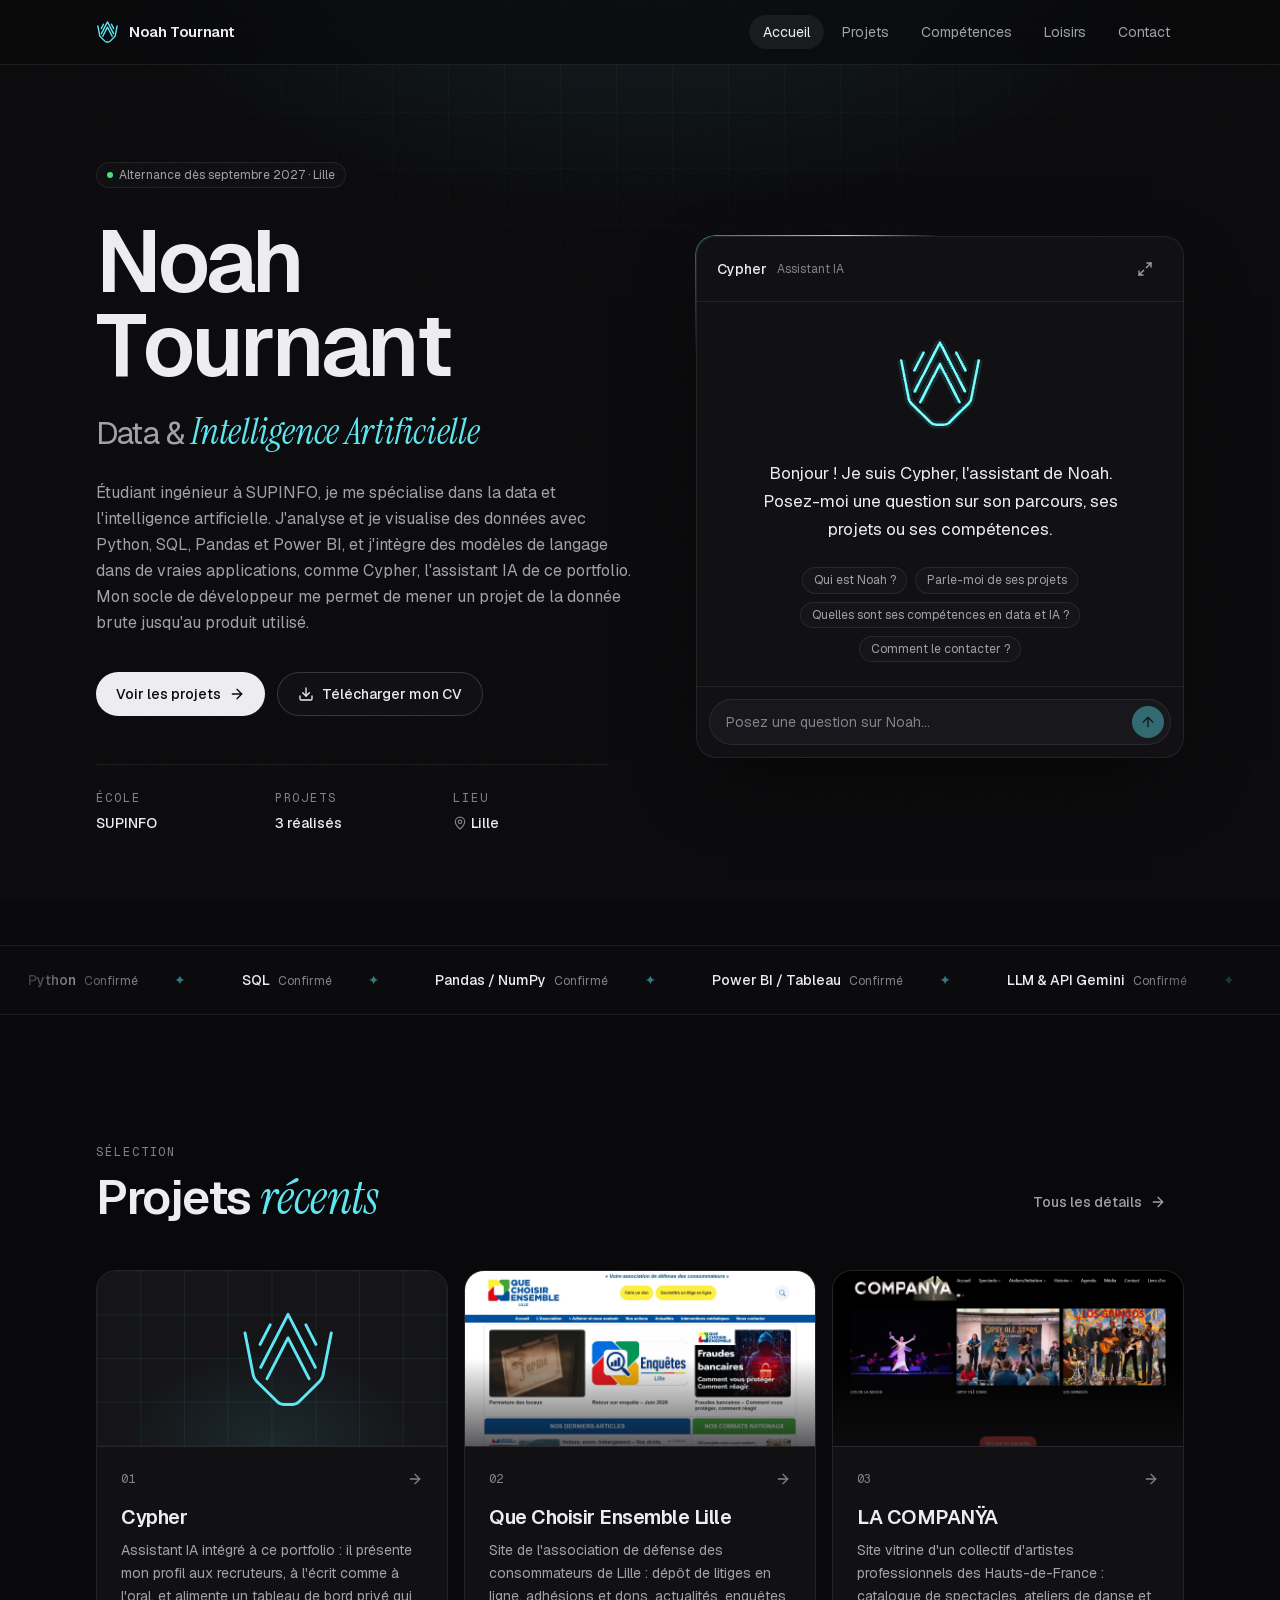
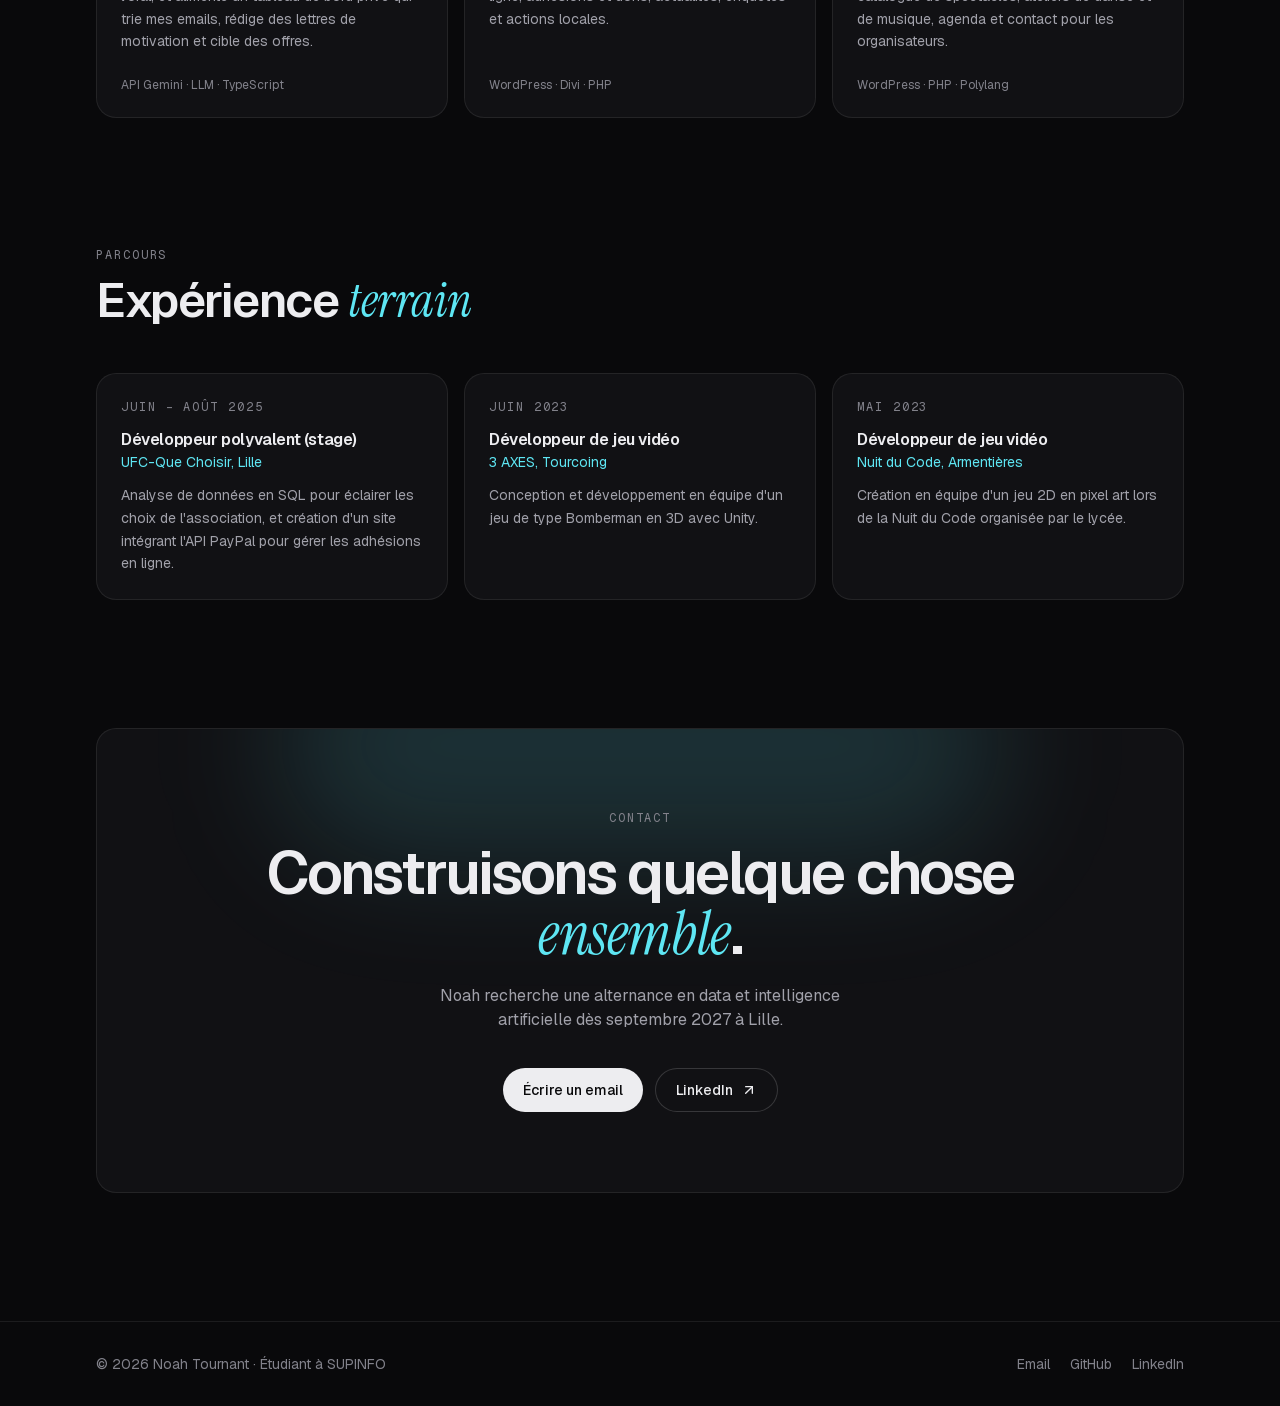
==== index.html @ 6df2c608 "Publication du site noahtournant/Site@19a92e8906a3b25682854550434e8add9be89888" ====
<!DOCTYPE html><html lang="fr" class="geist_a71539c9-module__T19VSG__variable geist_mono_8d43a2aa-module__8Li5zG__variable instrument_serif_c1e8e483-module__u2UhdW__variable h-full"><head><meta charSet="utf-8"/><meta name="viewport" content="width=device-width, initial-scale=1"/><link rel="preload" href="/_next/static/media/797e433ab948586e-s.p.0r6juujl39pe6.woff2" as="font" crossorigin="" type="font/woff2"/><link rel="preload" href="/_next/static/media/7ebf22b5a21034f8-s.p.3j3877k49yy0l.woff2" as="font" crossorigin="" type="font/woff2"/><link rel="preload" href="/_next/static/media/caa3a2e1cccd8315-s.p.0wgildi0cnwt9.woff2" as="font" crossorigin="" type="font/woff2"/><link rel="stylesheet" href="/_next/static/chunks/2v0dmkqv36zgg.css" data-precedence="next"/><link rel="preload" as="script" fetchPriority="low" href="/_next/static/chunks/312tpv2lodmqc.js"/><script src="/_next/static/chunks/27jktro2p5rq9.js" async=""></script><script src="/_next/static/chunks/0mr0fnckbkr54.js" async=""></script><script src="/_next/static/chunks/3peubv2924kx4.js" async=""></script><script src="/_next/static/chunks/turbopack-26xe8c7xlqmez.js" async=""></script><script src="/_next/static/chunks/05-c3ty_6dwfk.js" async=""></script><script src="/_next/static/chunks/14mrh2-p_w84d.js" async=""></script><script src="/_next/static/chunks/0w40qknlj7-te.js" async=""></script><script src="/_next/static/chunks/2i-dlngfv1zhs.js" async=""></script><script src="/_next/static/chunks/1r04t-f84_09f.js" async=""></script><meta name="next-size-adjust" content=""/><meta name="theme-color" content="#09090b"/><meta name="color-scheme" content="dark"/><title>Noah Tournant · Portfolio</title><meta name="description" content="Portfolio de Noah Tournant, étudiant ingénieur à SUPINFO en data et intelligence artificielle : Python, SQL, Pandas, Power BI et LLM. Discutez avec Cypher, son assistant IA."/><link rel="author" href="https://www.linkedin.com/in/noah-tournant-9613a9313"/><meta name="author" content="Noah Tournant"/><meta property="og:title" content="Noah Tournant · Portfolio"/><meta property="og:description" content="Portfolio de Noah Tournant, étudiant ingénieur à SUPINFO en data et intelligence artificielle : Python, SQL, Pandas, Power BI et LLM. Discutez avec Cypher, son assistant IA."/><meta property="og:site_name" content="Noah Tournant · Portfolio"/><meta property="og:locale" content="fr_FR"/><meta property="og:image" content="https://noahtournant.github.io/opengraph-image?cbe055ad6efff04a"/><meta property="og:image:type" content="image/png"/><meta property="og:image:width" content="1200"/><meta property="og:image:height" content="630"/><meta property="og:image:alt" content="Noah Tournant · Data &amp; Intelligence Artificielle"/><meta property="og:type" content="website"/><meta name="twitter:card" content="summary_large_image"/><meta name="twitter:title" content="Noah Tournant · Portfolio"/><meta name="twitter:description" content="Portfolio de Noah Tournant, étudiant ingénieur à SUPINFO en data et intelligence artificielle : Python, SQL, Pandas, Power BI et LLM. Discutez avec Cypher, son assistant IA."/><meta name="twitter:image" content="https://noahtournant.github.io/opengraph-image?cbe055ad6efff04a"/><meta name="twitter:image:alt" content="Noah Tournant · Data &amp; Intelligence Artificielle"/><meta name="twitter:image:type" content="image/png"/><meta name="twitter:image:width" content="1200"/><meta name="twitter:image:height" content="630"/><link rel="icon" href="/icon.svg?icon.24utgqltr07-d.svg" sizes="any" type="image/svg+xml"/><script src="/_next/static/chunks/0cz1d0mv5g_q7.js" noModule=""></script></head><body class="min-h-full bg-bg text-fg"><div hidden=""><!--$--><!--/$--></div><div class="relative flex min-h-screen flex-col"><div class="page-backdrop" aria-hidden="true"></div><a href="#contenu" class="sr-only focus:not-sr-only focus:fixed focus:left-4 focus:top-4 focus:z-50 btn btn-primary">Aller au contenu</a><header class="sticky top-0 z-40 border-b border-line bg-bg/70 backdrop-blur-xl"><div class="container-page flex h-16 items-center justify-between gap-4"><a class="flex items-center gap-2.5 shrink-0" aria-label="Noah Tournant, accueil" href="/"><svg viewBox="0 0 487 512" width="23" height="24" fill="none" stroke="#5ee6f3" stroke-width="29.866666666666664" stroke-linecap="round" stroke-linejoin="round" aria-hidden="true" class="shrink-0 select-none "><path d="M38 128 L78 332 Q82 347 93 358 L192 456 Q205 469 224 469 L263 469 Q282 469 295 456 L394 358 Q405 347 409 332 L449 128"></path><path d="M113 292 L243 40 L373 292"></path><path d="M143 346 L243 152 L343 346"></path><path d="M110 183 L158 90"></path><path d="M328 90 L376 183"></path></svg><span class="text-[15px] font-semibold tracking-tight">Noah Tournant</span></a><nav aria-label="Navigation principale" class="hidden md:block"><ul class="flex items-center gap-1"><li><a aria-current="page" class="relative rounded-full px-3.5 py-2 text-sm transition-colors text-fg bg-white/[0.06]" href="/">Accueil</a></li><li><a class="relative rounded-full px-3.5 py-2 text-sm transition-colors text-muted hover:text-fg" href="/projets/">Projets</a></li><li><a class="relative rounded-full px-3.5 py-2 text-sm transition-colors text-muted hover:text-fg" href="/competences/">Compétences</a></li><li><a class="relative rounded-full px-3.5 py-2 text-sm transition-colors text-muted hover:text-fg" href="/loisirs/">Loisirs</a></li><li><a class="relative rounded-full px-3.5 py-2 text-sm transition-colors text-muted hover:text-fg" href="/contact/">Contact</a></li></ul></nav></div><nav aria-label="Navigation principale" class="md:hidden border-t border-line"><ul class="container-page flex gap-1 overflow-x-auto py-2 [scrollbar-width:none] [mask-image:linear-gradient(to_right,black_85%,transparent)]"><li class="shrink-0 last:pr-8"><a aria-current="page" class="block rounded-full px-3 py-1.5 text-sm transition-colors text-fg bg-white/[0.07]" href="/">Accueil</a></li><li class="shrink-0 last:pr-8"><a class="block rounded-full px-3 py-1.5 text-sm transition-colors text-muted" href="/projets/">Projets</a></li><li class="shrink-0 last:pr-8"><a class="block rounded-full px-3 py-1.5 text-sm transition-colors text-muted" href="/competences/">Compétences</a></li><li class="shrink-0 last:pr-8"><a class="block rounded-full px-3 py-1.5 text-sm transition-colors text-muted" href="/loisirs/">Loisirs</a></li><li class="shrink-0 last:pr-8"><a class="block rounded-full px-3 py-1.5 text-sm transition-colors text-muted" href="/contact/">Contact</a></li></ul></nav></header><main id="contenu" class="flex-1"><script type="application/ld+json">{"@context":"https://schema.org","@type":"Person","name":"Noah Tournant","jobTitle":"Étudiant ingénieur · Data & Intelligence Artificielle","url":"https://noahtournant.github.io","email":"mailto:noah.tournant@gmail.com","alumniOf":[{"@type":"EducationalOrganization","name":"SUPINFO"},{"@type":"EducationalOrganization","name":"Lycée Gustave Eiffel, Armentières"}],"knowsAbout":["Python","SQL","Pandas / NumPy","Power BI / Tableau","LLM & API Gemini","TypeScript/JavaScript","Java","C++","Next.js / React","Node.js / Express","Tailwind CSS / CSS"],"sameAs":["https://github.com/noah-tournant","https://www.linkedin.com/in/noah-tournant-9613a9313"]}</script><section class="container-page grid items-center gap-14 pt-14 pb-20 sm:pt-20 lg:grid-cols-[1.1fr_1fr] lg:gap-16 lg:pt-24 lg:pb-28"><div><p class="reveal chip mb-8" style="--i:0"><span class="h-1.5 w-1.5 rounded-full bg-success status-dot" aria-hidden="true"></span>Alternance dès septembre 2027 · Lille</p><h1 class="text-[3.25rem] leading-[0.95] font-semibold tracking-[-0.045em] text-fg sm:text-7xl lg:text-[5.5rem]"><span class="sr-only">Noah Tournant</span><span class="inline-block whitespace-nowrap" aria-hidden="true"><span class="letter" style="--l:0">N</span><span class="letter" style="--l:1">o</span><span class="letter" style="--l:2">a</span><span class="letter" style="--l:3">h</span><span class="inline-block w-[0.25em]"></span></span><span class="inline-block whitespace-nowrap" aria-hidden="true"><span class="letter" style="--l:4">T</span><span class="letter" style="--l:5">o</span><span class="letter" style="--l:6">u</span><span class="letter" style="--l:7">r</span><span class="letter" style="--l:8">n</span><span class="letter" style="--l:9">a</span><span class="letter" style="--l:10">n</span><span class="letter" style="--l:11">t</span></span></h1><p class="reveal mt-5 text-2xl tracking-tight text-muted sm:text-[2rem]" style="--i:4">Data &amp; <span class="font-accent text-[1.15em] text-accent">Intelligence Artificielle</span></p><p class="reveal mt-6 max-w-xl text-base leading-relaxed text-muted" style="--i:5">Étudiant ingénieur à SUPINFO, je me spécialise dans la data et l&#x27;intelligence artificielle. J&#x27;analyse et je visualise des données avec Python, SQL, Pandas et Power BI, et j&#x27;intègre des modèles de langage dans de vraies applications, comme Cypher, l&#x27;assistant IA de ce portfolio. Mon socle de développeur me permet de mener un projet de la donnée brute jusqu&#x27;au produit utilisé.</p><div class="reveal mt-9 flex flex-wrap gap-3" style="--i:6"><a class="btn btn-primary h-11 px-5" data-magnetic="true" href="/projets/">Voir les projets<svg xmlns="http://www.w3.org/2000/svg" width="24" height="24" viewBox="0 0 24 24" fill="none" stroke="currentColor" stroke-width="2" stroke-linecap="round" stroke-linejoin="round" class="lucide lucide-arrow-right h-4 w-4" aria-hidden="true"><path d="M5 12h14"></path><path d="m12 5 7 7-7 7"></path></svg></a><a href="/CV-Noah-Tournant.pdf" download="" class="btn btn-secondary h-11 px-5" data-magnetic="true"><svg xmlns="http://www.w3.org/2000/svg" width="24" height="24" viewBox="0 0 24 24" fill="none" stroke="currentColor" stroke-width="2" stroke-linecap="round" stroke-linejoin="round" class="lucide lucide-download h-4 w-4" aria-hidden="true"><path d="M12 15V3"></path><path d="M21 15v4a2 2 0 0 1-2 2H5a2 2 0 0 1-2-2v-4"></path><path d="m7 10 5 5 5-5"></path></svg>Télécharger mon CV</a></div><dl class="reveal mt-12 grid max-w-lg grid-cols-3 gap-6 border-t border-line pt-6" style="--i:7"><div><dt class="eyebrow">École</dt><dd class="mt-1.5 text-sm font-medium">SUPINFO</dd></div><div><dt class="eyebrow">Projets</dt><dd class="mt-1.5 text-sm font-medium">3<!-- --> réalisés</dd></div><div><dt class="eyebrow">Lieu</dt><dd class="mt-1.5 flex items-center gap-1 text-sm font-medium"><svg xmlns="http://www.w3.org/2000/svg" width="24" height="24" viewBox="0 0 24 24" fill="none" stroke="currentColor" stroke-width="2" stroke-linecap="round" stroke-linejoin="round" class="lucide lucide-map-pin h-3.5 w-3.5 text-subtle" aria-hidden="true"><path d="M20 10c0 4.993-5.539 10.193-7.399 11.799a1 1 0 0 1-1.202 0C9.539 20.193 4 14.993 4 10a8 8 0 0 1 16 0"></path><circle cx="12" cy="10" r="3"></circle></svg>Lille</dd></div></dl></div><div class="reveal" style="--i:4"><div class="border-beam rounded-[1.25rem]" vt-name="cypher-panel" vt-update="auto" vt-share="morph"><section class="card flex flex-col overflow-hidden shadow-[0_30px_80px_-30px_rgb(0_0_0/0.8)]" aria-label="Discuter avec Cypher"><div class="flex items-center justify-between border-b border-line px-5 py-3.5"><div class="flex items-center gap-2.5"><span class="text-sm font-medium">Cypher</span><span class="text-xs text-subtle">Assistant IA</span></div><button type="button" class="btn btn-ghost btn-icon" aria-label="Ouvrir Cypher en plein écran" title="Plein écran"><svg xmlns="http://www.w3.org/2000/svg" width="24" height="24" viewBox="0 0 24 24" fill="none" stroke="currentColor" stroke-width="2" stroke-linecap="round" stroke-linejoin="round" class="lucide lucide-maximize2 lucide-maximize-2 h-4 w-4" aria-hidden="true"><path d="M15 3h6v6"></path><path d="m21 3-7 7"></path><path d="m3 21 7-7"></path><path d="M9 21H3v-6"></path></svg></button></div><div class="flex flex-col items-center px-6 pt-4 pb-6 text-center sm:px-8"><div vt-name="cypher-logo" vt-update="auto" vt-share="morph"><div class="relative " style="width:134.4px;height:134.4px"><div class="absolute inset-0 flex items-center justify-center transition-opacity duration-700 opacity-100"><svg viewBox="0 0 487 512" width="80" height="84" fill="none" stroke="#5ee6f3" stroke-width="13" stroke-linecap="round" stroke-linejoin="round" aria-hidden="true" class="shrink-0 select-none "><path d="M38 128 L78 332 Q82 347 93 358 L192 456 Q205 469 224 469 L263 469 Q282 469 295 456 L394 358 Q405 347 409 332 L449 128"></path><path d="M113 292 L243 40 L373 292"></path><path d="M143 346 L243 152 L343 346"></path><path d="M110 183 L158 90"></path><path d="M328 90 L376 183"></path></svg></div><!--$!--><template data-dgst="BAILOUT_TO_CLIENT_SIDE_RENDERING"></template><!--/$--></div></div><p class="mt-2 max-w-sm text-[17px] leading-relaxed">Bonjour ! Je suis Cypher, l&#x27;assistant de Noah. Posez-moi une question sur son parcours, ses projets ou ses compétences.</p></div><div class="flex flex-wrap justify-center gap-2 px-6 pb-6 sm:px-8"><button type="button" class="chip cursor-pointer transition-colors hover:border-line-strong hover:text-fg">Qui est Noah ?</button><button type="button" class="chip cursor-pointer transition-colors hover:border-line-strong hover:text-fg">Parle-moi de ses projets</button><button type="button" class="chip cursor-pointer transition-colors hover:border-line-strong hover:text-fg">Quelles sont ses compétences en data et IA ?</button><button type="button" class="chip cursor-pointer transition-colors hover:border-line-strong hover:text-fg">Comment le contacter ?</button></div><form class="mt-auto border-t border-line p-3"><div class="flex items-center gap-2 rounded-full border border-line bg-surface-2 py-1.5 pl-4 pr-1.5 transition-colors focus-within:border-accent/50"><input type="text" maxLength="1000" aria-label="Votre question pour Cypher" placeholder="Posez une question sur Noah…" class="min-w-0 flex-1 bg-transparent text-sm text-fg placeholder:text-subtle focus:outline-none focus-visible:outline-none" value=""/><button type="submit" disabled="" aria-label="Envoyer" class="btn btn-accent btn-icon h-8 w-8"><svg xmlns="http://www.w3.org/2000/svg" width="24" height="24" viewBox="0 0 24 24" fill="none" stroke="currentColor" stroke-width="2" stroke-linecap="round" stroke-linejoin="round" class="lucide lucide-arrow-up h-4 w-4" aria-hidden="true"><path d="m5 12 7-7 7 7"></path><path d="M12 19V5"></path></svg></button></div></form></section></div></div></section><section class="border-y border-line bg-surface/40 py-6" aria-label="Compétences"><div class="marquee overflow-hidden"><ul class="marquee-track"><li class="flex shrink-0 items-baseline gap-2 px-7 text-sm"><span class="font-medium text-fg">Python</span><span class="text-xs text-subtle">Confirmé</span><span class="ml-7 text-accent/50" aria-hidden="true">✦</span></li><li class="flex shrink-0 items-baseline gap-2 px-7 text-sm"><span class="font-medium text-fg">SQL</span><span class="text-xs text-subtle">Confirmé</span><span class="ml-7 text-accent/50" aria-hidden="true">✦</span></li><li class="flex shrink-0 items-baseline gap-2 px-7 text-sm"><span class="font-medium text-fg">Pandas / NumPy</span><span class="text-xs text-subtle">Confirmé</span><span class="ml-7 text-accent/50" aria-hidden="true">✦</span></li><li class="flex shrink-0 items-baseline gap-2 px-7 text-sm"><span class="font-medium text-fg">Power BI / Tableau</span><span class="text-xs text-subtle">Confirmé</span><span class="ml-7 text-accent/50" aria-hidden="true">✦</span></li><li class="flex shrink-0 items-baseline gap-2 px-7 text-sm"><span class="font-medium text-fg">LLM &amp; API Gemini</span><span class="text-xs text-subtle">Confirmé</span><span class="ml-7 text-accent/50" aria-hidden="true">✦</span></li><li class="flex shrink-0 items-baseline gap-2 px-7 text-sm"><span class="font-medium text-fg">TypeScript/JavaScript</span><span class="text-xs text-subtle">Confirmé</span><span class="ml-7 text-accent/50" aria-hidden="true">✦</span></li><li class="flex shrink-0 items-baseline gap-2 px-7 text-sm"><span class="font-medium text-fg">Java</span><span class="text-xs text-subtle">Avancé</span><span class="ml-7 text-accent/50" aria-hidden="true">✦</span></li><li class="flex shrink-0 items-baseline gap-2 px-7 text-sm"><span class="font-medium text-fg">C++</span><span class="text-xs text-subtle">Avancé</span><span class="ml-7 text-accent/50" aria-hidden="true">✦</span></li><li class="flex shrink-0 items-baseline gap-2 px-7 text-sm"><span class="font-medium text-fg">Next.js / React</span><span class="text-xs text-subtle">Confirmé</span><span class="ml-7 text-accent/50" aria-hidden="true">✦</span></li><li class="flex shrink-0 items-baseline gap-2 px-7 text-sm"><span class="font-medium text-fg">Node.js / Express</span><span class="text-xs text-subtle">Confirmé</span><span class="ml-7 text-accent/50" aria-hidden="true">✦</span></li><li class="flex shrink-0 items-baseline gap-2 px-7 text-sm"><span class="font-medium text-fg">Tailwind CSS / CSS</span><span class="text-xs text-subtle">Avancé</span><span class="ml-7 text-accent/50" aria-hidden="true">✦</span></li><li aria-hidden="true" class="flex shrink-0 items-baseline gap-2 px-7 text-sm"><span class="font-medium text-fg">Python</span><span class="text-xs text-subtle">Confirmé</span><span class="ml-7 text-accent/50" aria-hidden="true">✦</span></li><li aria-hidden="true" class="flex shrink-0 items-baseline gap-2 px-7 text-sm"><span class="font-medium text-fg">SQL</span><span class="text-xs text-subtle">Confirmé</span><span class="ml-7 text-accent/50" aria-hidden="true">✦</span></li><li aria-hidden="true" class="flex shrink-0 items-baseline gap-2 px-7 text-sm"><span class="font-medium text-fg">Pandas / NumPy</span><span class="text-xs text-subtle">Confirmé</span><span class="ml-7 text-accent/50" aria-hidden="true">✦</span></li><li aria-hidden="true" class="flex shrink-0 items-baseline gap-2 px-7 text-sm"><span class="font-medium text-fg">Power BI / Tableau</span><span class="text-xs text-subtle">Confirmé</span><span class="ml-7 text-accent/50" aria-hidden="true">✦</span></li><li aria-hidden="true" class="flex shrink-0 items-baseline gap-2 px-7 text-sm"><span class="font-medium text-fg">LLM &amp; API Gemini</span><span class="text-xs text-subtle">Confirmé</span><span class="ml-7 text-accent/50" aria-hidden="true">✦</span></li><li aria-hidden="true" class="flex shrink-0 items-baseline gap-2 px-7 text-sm"><span class="font-medium text-fg">TypeScript/JavaScript</span><span class="text-xs text-subtle">Confirmé</span><span class="ml-7 text-accent/50" aria-hidden="true">✦</span></li><li aria-hidden="true" class="flex shrink-0 items-baseline gap-2 px-7 text-sm"><span class="font-medium text-fg">Java</span><span class="text-xs text-subtle">Avancé</span><span class="ml-7 text-accent/50" aria-hidden="true">✦</span></li><li aria-hidden="true" class="flex shrink-0 items-baseline gap-2 px-7 text-sm"><span class="font-medium text-fg">C++</span><span class="text-xs text-subtle">Avancé</span><span class="ml-7 text-accent/50" aria-hidden="true">✦</span></li><li aria-hidden="true" class="flex shrink-0 items-baseline gap-2 px-7 text-sm"><span class="font-medium text-fg">Next.js / React</span><span class="text-xs text-subtle">Confirmé</span><span class="ml-7 text-accent/50" aria-hidden="true">✦</span></li><li aria-hidden="true" class="flex shrink-0 items-baseline gap-2 px-7 text-sm"><span class="font-medium text-fg">Node.js / Express</span><span class="text-xs text-subtle">Confirmé</span><span class="ml-7 text-accent/50" aria-hidden="true">✦</span></li><li aria-hidden="true" class="flex shrink-0 items-baseline gap-2 px-7 text-sm"><span class="font-medium text-fg">Tailwind CSS / CSS</span><span class="text-xs text-subtle">Avancé</span><span class="ml-7 text-accent/50" aria-hidden="true">✦</span></li></ul></div></section><section class="container-page py-24 sm:py-32" aria-labelledby="projets-titre"><div class="reveal-on-scroll mb-12 flex flex-wrap items-end justify-between gap-4"><div><p class="eyebrow">Sélection</p><h2 id="projets-titre" class="mt-3 text-4xl font-semibold tracking-[-0.03em] sm:text-5xl">Projets <span class="font-accent text-accent">récents</span></h2></div><a class="btn btn-ghost" href="/projets/">Tous les détails<svg xmlns="http://www.w3.org/2000/svg" width="24" height="24" viewBox="0 0 24 24" fill="none" stroke="currentColor" stroke-width="2" stroke-linecap="round" stroke-linejoin="round" class="lucide lucide-arrow-right h-4 w-4" aria-hidden="true"><path d="M5 12h14"></path><path d="m12 5 7 7-7 7"></path></svg></a></div><ul class="grid grid-cols-1 gap-4 md:grid-cols-3"><li class="reveal-on-scroll"><a class="card card-interactive spotlight group flex h-full flex-col overflow-hidden" href="/projets/#cypher"><div class="relative overflow-hidden border-b border-line bg-surface-2/60 text-accent h-44"><div class="pointer-events-none absolute inset-0 bg-[radial-gradient(60%_80%_at_50%_100%,color-mix(in_srgb,var(--accent)_10%,transparent),transparent_70%)]" aria-hidden="true"></div><svg viewBox="0 0 400 200" class="relative h-full w-full" aria-hidden="true" preserveAspectRatio="xMidYMid meet"><g stroke="currentColor" stroke-opacity="0.08" stroke-width="1"><line x1="0" y1="0" x2="0" y2="200"></line><line x1="50" y1="0" x2="50" y2="200"></line><line x1="100" y1="0" x2="100" y2="200"></line><line x1="150" y1="0" x2="150" y2="200"></line><line x1="200" y1="0" x2="200" y2="200"></line><line x1="250" y1="0" x2="250" y2="200"></line><line x1="300" y1="0" x2="300" y2="200"></line><line x1="350" y1="0" x2="350" y2="200"></line><line x1="400" y1="0" x2="400" y2="200"></line><line x1="0" y1="0" x2="400" y2="0"></line><line x1="0" y1="50" x2="400" y2="50"></line><line x1="0" y1="100" x2="400" y2="100"></line><line x1="0" y1="150" x2="400" y2="150"></line><line x1="0" y1="200" x2="400" y2="200"></line></g><g transform="translate(160 40) scale(0.24)" fill="none" stroke="currentColor" stroke-linecap="round" stroke-linejoin="round" stroke-width="14"><path d="M38 128 L78 332 Q82 347 93 358 L192 456 Q205 469 224 469 L263 469 Q282 469 295 456 L394 358 Q405 347 409 332 L449 128"></path><path d="M113 292 L243 40 L373 292"></path><path d="M143 346 L243 152 L343 346"></path><path d="M110 183 L158 90"></path><path d="M328 90 L376 183"></path></g></svg></div><div class="flex flex-1 flex-col p-6"><div class="flex items-center justify-between"><span class="font-mono text-xs text-subtle">0<!-- -->1</span><svg xmlns="http://www.w3.org/2000/svg" width="24" height="24" viewBox="0 0 24 24" fill="none" stroke="currentColor" stroke-width="2" stroke-linecap="round" stroke-linejoin="round" class="lucide lucide-arrow-right h-4 w-4 text-subtle transition-all group-hover:translate-x-0.5 group-hover:text-accent" aria-hidden="true"><path d="M5 12h14"></path><path d="m12 5 7 7-7 7"></path></svg></div><h3 class="mt-4 text-xl font-semibold tracking-tight">Cypher</h3><p class="mt-2 flex-1 text-sm leading-relaxed text-muted">Assistant IA intégré à ce portfolio : il présente mon profil aux recruteurs, à l&#x27;écrit comme à l&#x27;oral, et alimente un tableau de bord privé qui trie mes emails, rédige des lettres de motivation et cible des offres.</p><p class="mt-6 text-xs text-subtle">API Gemini · LLM · TypeScript</p></div></a></li><li class="reveal-on-scroll"><a class="card card-interactive spotlight group flex h-full flex-col overflow-hidden" href="/projets/#que-choisir-ensemble-lille"><div class="relative overflow-hidden border-b border-line bg-surface-2 h-44"><img alt="Aperçu du site Que Choisir Ensemble Lille" loading="lazy" decoding="async" data-nimg="fill" class="object-cover object-top transition-transform duration-700 ease-out group-hover:scale-[1.04]" style="position:absolute;height:100%;width:100%;left:0;top:0;right:0;bottom:0;color:transparent" src="/projects/que-choisir-lille.webp"/><div class="pointer-events-none absolute inset-0 bg-gradient-to-t from-surface/70 via-transparent to-transparent" aria-hidden="true"></div></div><div class="flex flex-1 flex-col p-6"><div class="flex items-center justify-between"><span class="font-mono text-xs text-subtle">0<!-- -->2</span><svg xmlns="http://www.w3.org/2000/svg" width="24" height="24" viewBox="0 0 24 24" fill="none" stroke="currentColor" stroke-width="2" stroke-linecap="round" stroke-linejoin="round" class="lucide lucide-arrow-right h-4 w-4 text-subtle transition-all group-hover:translate-x-0.5 group-hover:text-accent" aria-hidden="true"><path d="M5 12h14"></path><path d="m12 5 7 7-7 7"></path></svg></div><h3 class="mt-4 text-xl font-semibold tracking-tight">Que Choisir Ensemble Lille</h3><p class="mt-2 flex-1 text-sm leading-relaxed text-muted">Site de l&#x27;association de défense des consommateurs de Lille : dépôt de litiges en ligne, adhésions et dons, actualités, enquêtes et actions locales.</p><p class="mt-6 text-xs text-subtle">WordPress · Divi · PHP</p></div></a></li><li class="reveal-on-scroll"><a class="card card-interactive spotlight group flex h-full flex-col overflow-hidden" href="/projets/#la-companya"><div class="relative overflow-hidden border-b border-line bg-surface-2 h-44"><img alt="Aperçu du site LA COMPANŸA" loading="lazy" decoding="async" data-nimg="fill" class="object-cover object-top transition-transform duration-700 ease-out group-hover:scale-[1.04]" style="position:absolute;height:100%;width:100%;left:0;top:0;right:0;bottom:0;color:transparent" src="/projects/companya.webp"/><div class="pointer-events-none absolute inset-0 bg-gradient-to-t from-surface/70 via-transparent to-transparent" aria-hidden="true"></div></div><div class="flex flex-1 flex-col p-6"><div class="flex items-center justify-between"><span class="font-mono text-xs text-subtle">0<!-- -->3</span><svg xmlns="http://www.w3.org/2000/svg" width="24" height="24" viewBox="0 0 24 24" fill="none" stroke="currentColor" stroke-width="2" stroke-linecap="round" stroke-linejoin="round" class="lucide lucide-arrow-right h-4 w-4 text-subtle transition-all group-hover:translate-x-0.5 group-hover:text-accent" aria-hidden="true"><path d="M5 12h14"></path><path d="m12 5 7 7-7 7"></path></svg></div><h3 class="mt-4 text-xl font-semibold tracking-tight">LA COMPANŸA</h3><p class="mt-2 flex-1 text-sm leading-relaxed text-muted">Site vitrine d&#x27;un collectif d&#x27;artistes professionnels des Hauts-de-France : catalogue de spectacles, ateliers de danse et de musique, agenda et contact pour les organisateurs.</p><p class="mt-6 text-xs text-subtle">WordPress · PHP · Polylang</p></div></a></li></ul></section><section class="container-page pb-24 sm:pb-32" aria-labelledby="parcours-titre"><div class="reveal-on-scroll mb-12"><p class="eyebrow">Parcours</p><h2 id="parcours-titre" class="mt-3 text-4xl font-semibold tracking-[-0.03em] sm:text-5xl">Expérience <span class="font-accent text-accent">terrain</span></h2></div><ol class="grid grid-cols-1 gap-4 md:grid-cols-3"><li class="reveal-on-scroll"><article class="card spotlight h-full p-6"><p class="eyebrow">Juin – août 2025</p><h3 class="mt-3 font-semibold tracking-tight">Développeur polyvalent (stage)</h3><p class="text-sm text-accent">UFC-Que Choisir, Lille</p><p class="mt-3 text-sm leading-relaxed text-muted">Analyse de données en SQL pour éclairer les choix de l&#x27;association, et création d&#x27;un site intégrant l&#x27;API PayPal pour gérer les adhésions en ligne.</p></article></li><li class="reveal-on-scroll"><article class="card spotlight h-full p-6"><p class="eyebrow">Juin 2023</p><h3 class="mt-3 font-semibold tracking-tight">Développeur de jeu vidéo</h3><p class="text-sm text-accent">3 AXES, Tourcoing</p><p class="mt-3 text-sm leading-relaxed text-muted">Conception et développement en équipe d&#x27;un jeu de type Bomberman en 3D avec Unity.</p></article></li><li class="reveal-on-scroll"><article class="card spotlight h-full p-6"><p class="eyebrow">Mai 2023</p><h3 class="mt-3 font-semibold tracking-tight">Développeur de jeu vidéo</h3><p class="text-sm text-accent">Nuit du Code, Armentières</p><p class="mt-3 text-sm leading-relaxed text-muted">Création en équipe d&#x27;un jeu 2D en pixel art lors de la Nuit du Code organisée par le lycée.</p></article></li></ol></section><section class="container-page pb-24 sm:pb-32"><div class="reveal-on-scroll card spotlight relative overflow-hidden px-6 py-16 text-center sm:px-16 sm:py-20"><div class="pointer-events-none absolute inset-x-0 -top-24 mx-auto h-56 w-2/3 rounded-full bg-accent/15 blur-3xl" aria-hidden="true"></div><p class="eyebrow relative">Contact</p><h2 class="relative mt-4 text-4xl font-semibold tracking-[-0.035em] sm:text-6xl">Construisons quelque chose<br/><span class="font-accent text-accent">ensemble</span>.</h2><p class="relative mx-auto mt-5 max-w-md text-muted">Noah<!-- --> recherche une alternance en data et intelligence artificielle<!-- --> dès septembre 2027<!-- --> à Lille<!-- -->.</p><div class="relative mt-9 flex flex-wrap justify-center gap-3"><a href="mailto:noah.tournant@gmail.com" class="btn btn-primary h-11 px-5" data-magnetic="true">Écrire un email</a><a href="https://www.linkedin.com/in/noah-tournant-9613a9313" target="_blank" rel="noreferrer" class="btn btn-secondary h-11 px-5" data-magnetic="true">LinkedIn<svg xmlns="http://www.w3.org/2000/svg" width="24" height="24" viewBox="0 0 24 24" fill="none" stroke="currentColor" stroke-width="2" stroke-linecap="round" stroke-linejoin="round" class="lucide lucide-arrow-up-right h-4 w-4" aria-hidden="true"><path d="M7 7h10v10"></path><path d="M7 17 17 7"></path></svg></a></div></div></section><!--$--><!--/$--></main><footer class="border-t border-line"><div class="container-page flex flex-col gap-3 py-8 text-sm text-subtle sm:flex-row sm:items-center sm:justify-between"><p>© <!-- -->2026<!-- --> <!-- -->Noah Tournant<!-- --> · Étudiant à SUPINFO</p><ul class="flex gap-5"><li><a href="mailto:noah.tournant@gmail.com" class="link-underline hover:text-fg transition-colors">Email</a></li><li><a href="https://github.com/noah-tournant" target="_blank" rel="noreferrer" class="link-underline hover:text-fg transition-colors">GitHub</a></li><li><a href="https://www.linkedin.com/in/noah-tournant-9613a9313" target="_blank" rel="noreferrer" class="link-underline hover:text-fg transition-colors">LinkedIn</a></li></ul></div></footer></div><script src="/_next/static/chunks/312tpv2lodmqc.js" id="_R_" async=""></script><script>(self.__next_f=self.__next_f||[]).push([0])</script><script>self.__next_f.push([1,"1:\"$Sreact.fragment\"\n2:I[39756,[\"/_next/static/chunks/05-c3ty_6dwfk.js\",\"/_next/static/chunks/14mrh2-p_w84d.js\"],\"default\"]\n3:I[37457,[\"/_next/static/chunks/05-c3ty_6dwfk.js\",\"/_next/static/chunks/14mrh2-p_w84d.js\"],\"default\"]\n4:I[22016,[\"/_next/static/chunks/0w40qknlj7-te.js\",\"/_next/static/chunks/2i-dlngfv1zhs.js\",\"/_next/static/chunks/1r04t-f84_09f.js\"],\"\"]\n5:I[5014,[\"/_next/static/chunks/0w40qknlj7-te.js\",\"/_next/static/chunks/2i-dlngfv1zhs.js\",\"/_next/static/chunks/1r04t-f84_09f.js\"],\"default\"]\n6:I[91857,[\"/_next/static/chunks/0w40qknlj7-te.js\"],\"default\"]\n7:I[20531,[\"/_next/static/chunks/0w40qknlj7-te.js\",\"/_next/static/chunks/2i-dlngfv1zhs.js\"],\"default\"]\n13:I[68027,[\"/_next/static/chunks/0w40qknlj7-te.js\"],\"default\",1]\n:HL[\"/_next/static/chunks/2v0dmkqv36zgg.css\",\"style\"]\n:HL[\"/_next/static/media/797e433ab948586e-s.p.0r6juujl39pe6.woff2\",\"font\",{\"crossOrigin\":\"\",\"type\":\"font/woff2\"}]\n:HL[\"/_next/static/media/7ebf22b5a21034f8-s.p.3j3877k49yy0l.woff2\",\"font\",{\"crossOrigin\":\"\",\"type\":\"font/woff2\"}]\n:HL[\"/_next/static/media/caa3a2e1cccd8315-s.p.0wgildi0cnwt9.woff2\",\"font\",{\"crossOrigin\":\"\",\"type\":\"font/woff2\"}]\n"])</script><script>self.__next_f.push([1,"0:{\"P\":null,\"c\":[\"\",\"\"],\"q\":\"\",\"i\":false,\"f\":[[[\"\",{\"children\":[\"(site)\",{\"children\":[\"__PAGE__\",{}]}]},\"$undefined\",\"$undefined\",16],[[\"$\",\"$1\",\"c\",{\"children\":[[[\"$\",\"link\",\"0\",{\"rel\":\"stylesheet\",\"href\":\"/_next/static/chunks/2v0dmkqv36zgg.css\",\"precedence\":\"next\",\"crossOrigin\":\"$undefined\",\"nonce\":\"$undefined\"}],[\"$\",\"script\",\"script-0\",{\"src\":\"/_next/static/chunks/0w40qknlj7-te.js\",\"async\":true,\"nonce\":\"$undefined\"}]],[\"$\",\"html\",null,{\"lang\":\"fr\",\"className\":\"geist_a71539c9-module__T19VSG__variable geist_mono_8d43a2aa-module__8Li5zG__variable instrument_serif_c1e8e483-module__u2UhdW__variable h-full\",\"children\":[\"$\",\"body\",null,{\"className\":\"min-h-full bg-bg text-fg\",\"children\":[[\"$\",\"$L2\",null,{\"parallelRouterKey\":\"children\",\"error\":\"$undefined\",\"errorStyles\":\"$undefined\",\"errorScripts\":\"$undefined\",\"template\":[\"$\",\"$L3\",null,{}],\"templateStyles\":\"$undefined\",\"templateScripts\":\"$undefined\",\"notFound\":[[\"$\",\"div\",null,{\"className\":\"relative flex min-h-screen flex-col items-center justify-center px-5 text-center\",\"children\":[[\"$\",\"div\",null,{\"className\":\"page-backdrop\",\"aria-hidden\":\"true\"}],[\"$\",\"div\",null,{\"className\":\"reveal flex flex-col items-center\",\"children\":[[\"$\",\"svg\",null,{\"viewBox\":\"0 0 487 512\",\"width\":46,\"height\":48,\"fill\":\"none\",\"stroke\":\"#5ee6f3\",\"strokeWidth\":14.933333333333332,\"strokeLinecap\":\"round\",\"strokeLinejoin\":\"round\",\"aria-hidden\":\"true\",\"className\":\"shrink-0 select-none \",\"children\":[[\"$\",\"path\",\"M38 128 L78 332 Q82 347 93 358 L192 456 Q205 469 224 469 L263 469 Q282 469 295 456 L394 358 Q405 347 409 332 L449 128\",{\"d\":\"M38 128 L78 332 Q82 347 93 358 L192 456 Q205 469 224 469 L263 469 Q282 469 295 456 L394 358 Q405 347 409 332 L449 128\"}],[\"$\",\"path\",\"M113 292 L243 40 L373 292\",{\"d\":\"M113 292 L243 40 L373 292\"}],[\"$\",\"path\",\"M143 346 L243 152 L343 346\",{\"d\":\"M143 346 L243 152 L343 346\"}],[\"$\",\"path\",\"M110 183 L158 90\",{\"d\":\"M110 183 L158 90\"}],[\"$\",\"path\",\"M328 90 L376 183\",{\"d\":\"M328 90 L376 183\"}]]}],[\"$\",\"p\",null,{\"className\":\"eyebrow mt-8\",\"children\":\"Erreur 404\"}],[\"$\",\"h1\",null,{\"className\":\"mt-3 text-4xl font-semibold tracking-tight sm:text-5xl\",\"children\":\"Page introuvable\"}],[\"$\",\"p\",null,{\"className\":\"mt-4 max-w-sm text-muted\",\"children\":\"Cette page n'existe pas ou a été déplacée. Cypher peut peut-être vous aider à trouver ce que vous cherchez.\"}],[\"$\",\"div\",null,{\"className\":\"mt-8 flex flex-wrap justify-center gap-3\",\"children\":[[\"$\",\"$L4\",null,{\"href\":\"/\",\"className\":\"btn btn-primary\",\"children\":[[\"$\",\"$L5\",null,{\"ref\":\"$undefined\",\"iconNode\":[[\"path\",{\"d\":\"m12 19-7-7 7-7\",\"key\":\"1l729n\"}],[\"path\",{\"d\":\"M19 12H5\",\"key\":\"x3x0zl\"}]],\"className\":\"lucide-arrow-left h-4 w-4\",\"aria-hidden\":\"true\"}],\"Retour à l'accueil\"]}],[\"$\",\"$L4\",null,{\"href\":\"/cypher\",\"className\":\"btn btn-secondary\",\"children\":[[\"$\",\"$L5\",null,{\"ref\":\"$undefined\",\"iconNode\":[[\"path\",{\"d\":\"M2.992 16.342a2 2 0 0 1 .094 1.167l-1.065 3.29a1 1 0 0 0 1.236 1.168l3.413-.998a2 2 0 0 1 1.099.092 10 10 0 1 0-4.777-4.719\",\"key\":\"1sd12s\"}]],\"className\":\"lucide-message-circle h-4 w-4\",\"aria-hidden\":\"true\"}],\"Demander à Cypher\"]}]]}]]}]]}],[]],\"forbidden\":\"$undefined\",\"unauthorized\":\"$undefined\"}],[\"$\",\"$L6\",null,{}]]}]}]]}],{\"children\":[[\"$\",\"$1\",\"c\",{\"children\":[[[\"$\",\"script\",\"script-0\",{\"src\":\"/_next/static/chunks/2i-dlngfv1zhs.js\",\"async\":true,\"nonce\":\"$undefined\"}]],[\"$\",\"div\",null,{\"className\":\"relative flex min-h-screen flex-col\",\"children\":[[\"$\",\"div\",null,{\"className\":\"page-backdrop\",\"aria-hidden\":\"true\"}],[\"$\",\"a\",null,{\"href\":\"#contenu\",\"className\":\"sr-only focus:not-sr-only focus:fixed focus:left-4 focus:top-4 focus:z-50 btn btn-primary\",\"children\":\"Aller au contenu\"}],[\"$\",\"$L7\",null,{}],[\"$\",\"main\",null,{\"id\":\"contenu\",\"className\":\"flex-1\",\"children\":[\"$\",\"$L2\",null,{\"parallelRouterKey\":\"children\",\"error\":\"$undefined\",\"errorStyles\":\"$undefined\",\"errorScripts\":\"$undefined\",\"template\":[\"$\",\"$L3\",null,{}],\"templateStyles\":\"$undefined\",\"templateScripts\":\"$undefined\",\"notFound\":[[\"$\",\"div\",null,{\"className\":\"relative flex min-h-screen flex-col items-center justify-center px-5 text-center\",\"children\":[[\"$\",\"div\",null,{\"className\":\"page-backdrop\",\"aria-hidden\":\"true\"}],[\"$\",\"div\",null,{\"className\":\"reveal flex flex-col items-center\",\"children\":[[\"$\",\"svg\",null,{\"viewBox\":\"0 0 487 512\",\"width\":46,\"height\":48,\"fill\":\"none\",\"stroke\":\"#5ee6f3\",\"strokeWidth\":14.933333333333332,\"strokeLinecap\":\"round\",\"strokeLinejoin\":\"round\",\"aria-hidden\":\"true\",\"className\":\"shrink-0 select-none \",\"children\":[[\"$\",\"path\",\"M38 128 L78 332 Q82 347 93 358 L192 456 Q205 469 224 469 L263 469 Q282 469 295 456 L394 358 Q405 347 409 332 L449 128\",{\"d\":\"M38 128 L78 332 Q82 347 93 358 L192 456 Q205 469 224 469 L263 469 Q282 469 295 456 L394 358 Q405 347 409 332 L449 128\"}],\"$L8\",\"$L9\",\"$La\",\"$Lb\"]}],\"$Lc\",\"$Ld\",\"$Le\",\"$Lf\"]}]]}],[]],\"forbidden\":\"$undefined\",\"unauthorized\":\"$undefined\"}]}],\"$L10\"]}]]}],{\"children\":[\"$L11\",{},null,false,null]},null,false,null]},null,false,null],\"$L12\",false]],\"m\":\"$undefined\",\"G\":[\"$13\",[\"$L14\"]],\"S\":true,\"h\":null,\"s\":\"$undefined\",\"l\":\"$undefined\",\"p\":\"$undefined\",\"d\":\"$undefined\",\"b\":\"mv7Dc1vkcU64bUhL7nwdW\"}\n"])</script><script>self.__next_f.push([1,"1f:I[97367,[\"/_next/static/chunks/05-c3ty_6dwfk.js\",\"/_next/static/chunks/14mrh2-p_w84d.js\"],\"ViewportBoundary\"]\n21:I[97367,[\"/_next/static/chunks/05-c3ty_6dwfk.js\",\"/_next/static/chunks/14mrh2-p_w84d.js\"],\"MetadataBoundary\"]\n22:\"$Sreact.suspense\"\n8:[\"$\",\"path\",\"M113 292 L243 40 L373 292\",{\"d\":\"M113 292 L243 40 L373 292\"}]\n9:[\"$\",\"path\",\"M143 346 L243 152 L343 346\",{\"d\":\"M143 346 L243 152 L343 346\"}]\na:[\"$\",\"path\",\"M110 183 L158 90\",{\"d\":\"M110 183 L158 90\"}]\nb:[\"$\",\"path\",\"M328 90 L376 183\",{\"d\":\"M328 90 L376 183\"}]\nc:[\"$\",\"p\",null,{\"className\":\"eyebrow mt-8\",\"children\":\"Erreur 404\"}]\nd:[\"$\",\"h1\",null,{\"className\":\"mt-3 text-4xl font-semibold tracking-tight sm:text-5xl\",\"children\":\"Page introuvable\"}]\ne:[\"$\",\"p\",null,{\"className\":\"mt-4 max-w-sm text-muted\",\"children\":\"Cette page n'existe pas ou a été déplacée. Cypher peut peut-être vous aider à trouver ce que vous cherchez.\"}]\nf:[\"$\",\"div\",null,{\"className\":\"mt-8 flex flex-wrap justify-center gap-3\",\"children\":[[\"$\",\"$L4\",null,{\"href\":\"/\",\"className\":\"btn btn-primary\",\"children\":[[\"$\",\"$L5\",null,{\"ref\":\"$undefined\",\"iconNode\":\"$0:f:0:1:0:props:children:1:props:children:props:children:0:props:notFound:0:props:children:1:props:children:4:props:children:0:props:children:0:props:iconNode\",\"className\":\"lucide-arrow-left h-4 w-4\",\"aria-hidden\":\"true\"}],\"Retour à l'accueil\"]}],[\"$\",\"$L4\",null,{\"href\":\"/cypher\",\"className\":\"btn btn-secondary\",\"children\":[[\"$\",\"$L5\",null,{\"ref\":\"$undefined\",\"iconNode\":\"$0:f:0:1:0:props:children:1:props:children:props:children:0:props:notFound:0:props:children:1:props:children:4:props:children:1:props:children:0:props:iconNode\",\"className\":\"lucide-message-circle h-4 w-4\",\"aria-hidden\":\"true\"}],\"Demander à Cypher\"]}]]}]\n10:[\"$\",\"footer\",null,{\"className\":\"border-t border-line\",\"children\":[\"$\",\"div\",null,{\"className\":\"container-page flex flex-col gap-3 py-8 text-sm text-subtle sm:flex-row sm:items-center sm:justify-between\",\"children\":[[\"$\",\"p\",null,{\"children\":[\"© \",2026,\" \",\"Noah Tournant\",\" · Étudiant à SUPINFO\"]}],[\"$\",\"ul\",null,{\"className\":\"flex gap-5\",\"children\":[[\"$\",\"li\",null,{\"children\":[\"$\",\"a\",null,{\"href\":\"mailto:noah.tournant@gmail.com\",\"className\":\"link-underline hover:text-fg transition-colors\",\"children\":\"Email\"}]}],[\"$\",\"li\",null,{\"children\":[\"$\",\"a\",null,{\"href\":\"https://github.com/noah-tournant\",\"target\":\"_blank\",\"rel\":\"noreferrer\",\"className\":\"link-underline hover:text-fg transition-colors\",\"children\":\"GitHub\"}]}],[\"$\",\"li\",null,{\"children\":[\"$\",\"a\",null,{\"href\":\"https://www.linkedin.com/in/noah-tournant-9613a9313\",\"target\":\"_blank\",\"rel\":\"noreferrer\",\"className\":\"link-underline hover:text-fg transition-colors\",\"children\":\"LinkedIn\"}]}]]}]]}]}]\n"])</script><script>self.__next_f.push([1,"11:[\"$\",\"$1\",\"c\",{\"children\":[[[\"$\",\"script\",null,{\"type\":\"application/ld+json\",\"dangerouslySetInnerHTML\":{\"__html\":\"{\\\"@context\\\":\\\"https://schema.org\\\",\\\"@type\\\":\\\"Person\\\",\\\"name\\\":\\\"Noah Tournant\\\",\\\"jobTitle\\\":\\\"Étudiant ingénieur · Data \u0026 Intelligence Artificielle\\\",\\\"url\\\":\\\"https://noahtournant.github.io\\\",\\\"email\\\":\\\"mailto:noah.tournant@gmail.com\\\",\\\"alumniOf\\\":[{\\\"@type\\\":\\\"EducationalOrganization\\\",\\\"name\\\":\\\"SUPINFO\\\"},{\\\"@type\\\":\\\"EducationalOrganization\\\",\\\"name\\\":\\\"Lycée Gustave Eiffel, Armentières\\\"}],\\\"knowsAbout\\\":[\\\"Python\\\",\\\"SQL\\\",\\\"Pandas / NumPy\\\",\\\"Power BI / Tableau\\\",\\\"LLM \u0026 API Gemini\\\",\\\"TypeScript/JavaScript\\\",\\\"Java\\\",\\\"C++\\\",\\\"Next.js / React\\\",\\\"Node.js / Express\\\",\\\"Tailwind CSS / CSS\\\"],\\\"sameAs\\\":[\\\"https://github.com/noah-tournant\\\",\\\"https://www.linkedin.com/in/noah-tournant-9613a9313\\\"]}\"}}],[\"$\",\"section\",null,{\"className\":\"container-page grid items-center gap-14 pt-14 pb-20 sm:pt-20 lg:grid-cols-[1.1fr_1fr] lg:gap-16 lg:pt-24 lg:pb-28\",\"children\":[[\"$\",\"div\",null,{\"children\":[[\"$\",\"p\",null,{\"className\":\"reveal chip mb-8\",\"style\":{\"--i\":0},\"children\":[[\"$\",\"span\",null,{\"className\":\"h-1.5 w-1.5 rounded-full bg-success status-dot\",\"aria-hidden\":\"true\"}],\"Alternance dès septembre 2027 · Lille\"]}],[\"$\",\"h1\",null,{\"className\":\"text-[3.25rem] leading-[0.95] font-semibold tracking-[-0.045em] text-fg sm:text-7xl lg:text-[5.5rem]\",\"children\":[[\"$\",\"span\",null,{\"className\":\"sr-only\",\"children\":\"Noah Tournant\"}],[[\"$\",\"span\",\"0\",{\"className\":\"inline-block whitespace-nowrap\",\"aria-hidden\":\"true\",\"children\":[[[\"$\",\"span\",\"1\",{\"className\":\"letter\",\"style\":{\"--l\":0},\"children\":\"N\"}],[\"$\",\"span\",\"2\",{\"className\":\"letter\",\"style\":{\"--l\":1},\"children\":\"o\"}],[\"$\",\"span\",\"3\",{\"className\":\"letter\",\"style\":{\"--l\":2},\"children\":\"a\"}],[\"$\",\"span\",\"4\",{\"className\":\"letter\",\"style\":{\"--l\":3},\"children\":\"h\"}]],[\"$\",\"span\",null,{\"className\":\"inline-block w-[0.25em]\"}]]}],[\"$\",\"span\",\"1\",{\"className\":\"inline-block whitespace-nowrap\",\"aria-hidden\":\"true\",\"children\":[[[\"$\",\"span\",\"5\",{\"className\":\"letter\",\"style\":{\"--l\":4},\"children\":\"T\"}],[\"$\",\"span\",\"6\",{\"className\":\"letter\",\"style\":{\"--l\":5},\"children\":\"o\"}],[\"$\",\"span\",\"7\",{\"className\":\"letter\",\"style\":{\"--l\":6},\"children\":\"u\"}],[\"$\",\"span\",\"8\",{\"className\":\"letter\",\"style\":{\"--l\":7},\"children\":\"r\"}],[\"$\",\"span\",\"9\",{\"className\":\"letter\",\"style\":{\"--l\":8},\"children\":\"n\"}],[\"$\",\"span\",\"10\",{\"className\":\"letter\",\"style\":{\"--l\":9},\"children\":\"a\"}],[\"$\",\"span\",\"11\",{\"className\":\"letter\",\"style\":{\"--l\":10},\"children\":\"n\"}],[\"$\",\"span\",\"12\",{\"className\":\"letter\",\"style\":{\"--l\":11},\"children\":\"t\"}]],false]}]]]}],[\"$\",\"p\",null,{\"className\":\"reveal mt-5 text-2xl tracking-tight text-muted sm:text-[2rem]\",\"style\":{\"--i\":4},\"children\":[\"Data \u0026 \",[\"$\",\"span\",null,{\"className\":\"font-accent text-[1.15em] text-accent\",\"children\":\"Intelligence Artificielle\"}]]}],[\"$\",\"p\",null,{\"className\":\"reveal mt-6 max-w-xl text-base leading-relaxed text-muted\",\"style\":{\"--i\":5},\"children\":\"Étudiant ingénieur à SUPINFO, je me spécialise dans la data et l'intelligence artificielle. J'analyse et je visualise des données avec Python, SQL, Pandas et Power BI, et j'intègre des modèles de langage dans de vraies applications, comme Cypher, l'assistant IA de ce portfolio. Mon socle de développeur me permet de mener un projet de la donnée brute jusqu'au produit utilisé.\"}],[\"$\",\"div\",null,{\"className\":\"reveal mt-9 flex flex-wrap gap-3\",\"style\":{\"--i\":6},\"children\":[[\"$\",\"$L4\",null,{\"href\":\"/projets\",\"className\":\"btn btn-primary h-11 px-5\",\"data-magnetic\":true,\"children\":[\"Voir les projets\",[\"$\",\"$L5\",null,{\"ref\":\"$undefined\",\"iconNode\":[[\"path\",{\"d\":\"M5 12h14\",\"key\":\"1ays0h\"}],[\"path\",{\"d\":\"m12 5 7 7-7 7\",\"key\":\"xquz4c\"}]],\"className\":\"lucide-arrow-right h-4 w-4\",\"aria-hidden\":\"true\"}]]}],[\"$\",\"a\",null,{\"href\":\"/CV-Noah-Tournant.pdf\",\"download\":true,\"className\":\"btn btn-secondary h-11 px-5\",\"data-magnetic\":true,\"children\":[[\"$\",\"$L5\",null,{\"ref\":\"$undefined\",\"iconNode\":[[\"path\",{\"d\":\"M12 15V3\",\"key\":\"m9g1x1\"}],[\"path\",{\"d\":\"M21 15v4a2 2 0 0 1-2 2H5a2 2 0 0 1-2-2v-4\",\"key\":\"ih7n3h\"}],[\"path\",{\"d\":\"m7 10 5 5 5-5\",\"key\":\"brsn70\"}]],\"className\":\"lucide-download h-4 w-4\",\"aria-hidden\":\"true\"}],\"Télécharger mon CV\"]}]]}],[\"$\",\"dl\",null,{\"className\":\"reveal mt-12 grid max-w-lg grid-cols-3 gap-6 border-t border-line pt-6\",\"style\":{\"--i\":7},\"children\":[\"$L15\",\"$L16\",\"$L17\"]}]]}],\"$L18\"]}],\"$L19\",\"$L1a\",\"$L1b\",\"$L1c\"],[\"$L1d\"],\"$L1e\"]}]\n"])</script><script>self.__next_f.push([1,"12:[\"$\",\"$1\",\"h\",{\"children\":[null,[\"$\",\"$L1f\",null,{\"children\":\"$L20\"}],[\"$\",\"div\",null,{\"hidden\":true,\"children\":[\"$\",\"$L21\",null,{\"children\":[\"$\",\"$22\",null,{\"name\":\"Next.Metadata\",\"children\":\"$L23\"}]}]}],[\"$\",\"meta\",null,{\"name\":\"next-size-adjust\",\"content\":\"\"}]]}]\n14:[\"$\",\"link\",\"0\",{\"rel\":\"stylesheet\",\"href\":\"/_next/static/chunks/2v0dmkqv36zgg.css\",\"precedence\":\"next\",\"crossOrigin\":\"$undefined\",\"nonce\":\"$undefined\"}]\n"])</script><script>self.__next_f.push([1,"24:I[3188,[\"/_next/static/chunks/0w40qknlj7-te.js\",\"/_next/static/chunks/2i-dlngfv1zhs.js\",\"/_next/static/chunks/1r04t-f84_09f.js\"],\"default\"]\n32:I[5500,[\"/_next/static/chunks/0w40qknlj7-te.js\",\"/_next/static/chunks/2i-dlngfv1zhs.js\",\"/_next/static/chunks/1r04t-f84_09f.js\"],\"Image\"]\n36:I[97367,[\"/_next/static/chunks/05-c3ty_6dwfk.js\",\"/_next/static/chunks/14mrh2-p_w84d.js\"],\"OutletBoundary\"]\n15:[\"$\",\"div\",null,{\"children\":[[\"$\",\"dt\",null,{\"className\":\"eyebrow\",\"children\":\"École\"}],[\"$\",\"dd\",null,{\"className\":\"mt-1.5 text-sm font-medium\",\"children\":\"SUPINFO\"}]]}]\n16:[\"$\",\"div\",null,{\"children\":[[\"$\",\"dt\",null,{\"className\":\"eyebrow\",\"children\":\"Projets\"}],[\"$\",\"dd\",null,{\"className\":\"mt-1.5 text-sm font-medium\",\"children\":[3,\" réalisés\"]}]]}]\n17:[\"$\",\"div\",null,{\"children\":[[\"$\",\"dt\",null,{\"className\":\"eyebrow\",\"children\":\"Lieu\"}],[\"$\",\"dd\",null,{\"className\":\"mt-1.5 flex items-center gap-1 text-sm font-medium\",\"children\":[[\"$\",\"$L5\",null,{\"ref\":\"$undefined\",\"iconNode\":[[\"path\",{\"d\":\"M20 10c0 4.993-5.539 10.193-7.399 11.799a1 1 0 0 1-1.202 0C9.539 20.193 4 14.993 4 10a8 8 0 0 1 16 0\",\"key\":\"1r0f0z\"}],[\"circle\",{\"cx\":\"12\",\"cy\":\"10\",\"r\":\"3\",\"key\":\"ilqhr7\"}]],\"className\":\"lucide-map-pin h-3.5 w-3.5 text-subtle\",\"aria-hidden\":\"true\"}],\"Lille\"]}]]}]\n18:[\"$\",\"div\",null,{\"className\":\"reveal\",\"style\":{\"--i\":4},\"children\":[\"$\",\"$L24\",null,{}]}]\n"])</script><script>self.__next_f.push([1,"19:[\"$\",\"section\",null,{\"className\":\"border-y border-line bg-surface/40 py-6\",\"aria-label\":\"Compétences\",\"children\":[\"$\",\"div\",null,{\"className\":\"marquee overflow-hidden\",\"children\":[\"$\",\"ul\",null,{\"className\":\"marquee-track\",\"children\":[[[\"$\",\"li\",\"0-Python\",{\"aria-hidden\":\"$undefined\",\"className\":\"flex shrink-0 items-baseline gap-2 px-7 text-sm\",\"children\":[[\"$\",\"span\",null,{\"className\":\"font-medium text-fg\",\"children\":\"Python\"}],[\"$\",\"span\",null,{\"className\":\"text-xs text-subtle\",\"children\":\"Confirmé\"}],[\"$\",\"span\",null,{\"className\":\"ml-7 text-accent/50\",\"aria-hidden\":\"true\",\"children\":\"✦\"}]]}],[\"$\",\"li\",\"0-SQL\",{\"aria-hidden\":\"$undefined\",\"className\":\"flex shrink-0 items-baseline gap-2 px-7 text-sm\",\"children\":[[\"$\",\"span\",null,{\"className\":\"font-medium text-fg\",\"children\":\"SQL\"}],[\"$\",\"span\",null,{\"className\":\"text-xs text-subtle\",\"children\":\"Confirmé\"}],[\"$\",\"span\",null,{\"className\":\"ml-7 text-accent/50\",\"aria-hidden\":\"true\",\"children\":\"✦\"}]]}],[\"$\",\"li\",\"0-Pandas / NumPy\",{\"aria-hidden\":\"$undefined\",\"className\":\"flex shrink-0 items-baseline gap-2 px-7 text-sm\",\"children\":[[\"$\",\"span\",null,{\"className\":\"font-medium text-fg\",\"children\":\"Pandas / NumPy\"}],[\"$\",\"span\",null,{\"className\":\"text-xs text-subtle\",\"children\":\"Confirmé\"}],[\"$\",\"span\",null,{\"className\":\"ml-7 text-accent/50\",\"aria-hidden\":\"true\",\"children\":\"✦\"}]]}],[\"$\",\"li\",\"0-Power BI / Tableau\",{\"aria-hidden\":\"$undefined\",\"className\":\"flex shrink-0 items-baseline gap-2 px-7 text-sm\",\"children\":[[\"$\",\"span\",null,{\"className\":\"font-medium text-fg\",\"children\":\"Power BI / Tableau\"}],[\"$\",\"span\",null,{\"className\":\"text-xs text-subtle\",\"children\":\"Confirmé\"}],[\"$\",\"span\",null,{\"className\":\"ml-7 text-accent/50\",\"aria-hidden\":\"true\",\"children\":\"✦\"}]]}],[\"$\",\"li\",\"0-LLM \u0026 API Gemini\",{\"aria-hidden\":\"$undefined\",\"className\":\"flex shrink-0 items-baseline gap-2 px-7 text-sm\",\"children\":[[\"$\",\"span\",null,{\"className\":\"font-medium text-fg\",\"children\":\"LLM \u0026 API Gemini\"}],[\"$\",\"span\",null,{\"className\":\"text-xs text-subtle\",\"children\":\"Confirmé\"}],[\"$\",\"span\",null,{\"className\":\"ml-7 text-accent/50\",\"aria-hidden\":\"true\",\"children\":\"✦\"}]]}],[\"$\",\"li\",\"0-TypeScript/JavaScript\",{\"aria-hidden\":\"$undefined\",\"className\":\"flex shrink-0 items-baseline gap-2 px-7 text-sm\",\"children\":[[\"$\",\"span\",null,{\"className\":\"font-medium text-fg\",\"children\":\"TypeScript/JavaScript\"}],[\"$\",\"span\",null,{\"className\":\"text-xs text-subtle\",\"children\":\"Confirmé\"}],[\"$\",\"span\",null,{\"className\":\"ml-7 text-accent/50\",\"aria-hidden\":\"true\",\"children\":\"✦\"}]]}],[\"$\",\"li\",\"0-Java\",{\"aria-hidden\":\"$undefined\",\"className\":\"flex shrink-0 items-baseline gap-2 px-7 text-sm\",\"children\":[[\"$\",\"span\",null,{\"className\":\"font-medium text-fg\",\"children\":\"Java\"}],[\"$\",\"span\",null,{\"className\":\"text-xs text-subtle\",\"children\":\"Avancé\"}],[\"$\",\"span\",null,{\"className\":\"ml-7 text-accent/50\",\"aria-hidden\":\"true\",\"children\":\"✦\"}]]}],[\"$\",\"li\",\"0-C++\",{\"aria-hidden\":\"$undefined\",\"className\":\"flex shrink-0 items-baseline gap-2 px-7 text-sm\",\"children\":[[\"$\",\"span\",null,{\"className\":\"font-medium text-fg\",\"children\":\"C++\"}],[\"$\",\"span\",null,{\"className\":\"text-xs text-subtle\",\"children\":\"Avancé\"}],[\"$\",\"span\",null,{\"className\":\"ml-7 text-accent/50\",\"aria-hidden\":\"true\",\"children\":\"✦\"}]]}],[\"$\",\"li\",\"0-Next.js / React\",{\"aria-hidden\":\"$undefined\",\"className\":\"flex shrink-0 items-baseline gap-2 px-7 text-sm\",\"children\":[[\"$\",\"span\",null,{\"className\":\"font-medium text-fg\",\"children\":\"Next.js / React\"}],[\"$\",\"span\",null,{\"className\":\"text-xs text-subtle\",\"children\":\"Confirmé\"}],[\"$\",\"span\",null,{\"className\":\"ml-7 text-accent/50\",\"aria-hidden\":\"true\",\"children\":\"✦\"}]]}],[\"$\",\"li\",\"0-Node.js / Express\",{\"aria-hidden\":\"$undefined\",\"className\":\"flex shrink-0 items-baseline gap-2 px-7 text-sm\",\"children\":[[\"$\",\"span\",null,{\"className\":\"font-medium text-fg\",\"children\":\"Node.js / Express\"}],[\"$\",\"span\",null,{\"className\":\"text-xs text-subtle\",\"children\":\"Confirmé\"}],[\"$\",\"span\",null,{\"className\":\"ml-7 text-accent/50\",\"aria-hidden\":\"true\",\"children\":\"✦\"}]]}],[\"$\",\"li\",\"0-Tailwind CSS / CSS\",{\"aria-hidden\":\"$undefined\",\"className\":\"flex shrink-0 items-baseline gap-2 px-7 text-sm\",\"children\":[[\"$\",\"span\",null,{\"className\":\"font-medium text-fg\",\"children\":\"Tailwind CSS / CSS\"}],[\"$\",\"span\",null,{\"className\":\"text-xs text-subtle\",\"children\":\"Avancé\"}],[\"$\",\"span\",null,{\"className\":\"ml-7 text-accent/50\",\"aria-hidden\":\"true\",\"children\":\"✦\"}]]}]],[[\"$\",\"li\",\"1-Python\",{\"aria-hidden\":true,\"className\":\"flex shrink-0 items-baseline gap-2 px-7 text-sm\",\"children\":[\"$L25\",\"$L26\",\"$L27\"]}],\"$L28\",\"$L29\",\"$L2a\",\"$L2b\",\"$L2c\",\"$L2d\",\"$L2e\",\"$L2f\",\"$L30\",\"$L31\"]]}]}]}]\n"])</script><script>self.__next_f.push([1,"1a:[\"$\",\"section\",null,{\"className\":\"container-page py-24 sm:py-32\",\"aria-labelledby\":\"projets-titre\",\"children\":[[\"$\",\"div\",null,{\"className\":\"reveal-on-scroll mb-12 flex flex-wrap items-end justify-between gap-4\",\"children\":[[\"$\",\"div\",null,{\"children\":[[\"$\",\"p\",null,{\"className\":\"eyebrow\",\"children\":\"Sélection\"}],[\"$\",\"h2\",null,{\"id\":\"projets-titre\",\"className\":\"mt-3 text-4xl font-semibold tracking-[-0.03em] sm:text-5xl\",\"children\":[\"Projets \",[\"$\",\"span\",null,{\"className\":\"font-accent text-accent\",\"children\":\"récents\"}]]}]]}],[\"$\",\"$L4\",null,{\"href\":\"/projets\",\"className\":\"btn btn-ghost\",\"children\":[\"Tous les détails\",[\"$\",\"$L5\",null,{\"ref\":\"$undefined\",\"iconNode\":\"$11:props:children:0:1:props:children:0:props:children:4:props:children:0:props:children:1:props:iconNode\",\"className\":\"lucide-arrow-right h-4 w-4\",\"aria-hidden\":\"true\"}]]}]]}],[\"$\",\"ul\",null,{\"className\":\"grid grid-cols-1 gap-4 md:grid-cols-3\",\"children\":[[\"$\",\"li\",\"Cypher\",{\"className\":\"reveal-on-scroll\",\"children\":[\"$\",\"$L4\",null,{\"href\":\"/projets#cypher\",\"className\":\"card card-interactive spotlight group flex h-full flex-col overflow-hidden\",\"children\":[[\"$\",\"div\",null,{\"className\":\"relative overflow-hidden border-b border-line bg-surface-2/60 text-accent h-44\",\"children\":[[\"$\",\"div\",null,{\"className\":\"pointer-events-none absolute inset-0 bg-[radial-gradient(60%_80%_at_50%_100%,color-mix(in_srgb,var(--accent)_10%,transparent),transparent_70%)]\",\"aria-hidden\":\"true\"}],[\"$\",\"svg\",null,{\"viewBox\":\"0 0 400 200\",\"className\":\"relative h-full w-full\",\"aria-hidden\":\"true\",\"preserveAspectRatio\":\"xMidYMid meet\",\"children\":[[\"$\",\"g\",null,{\"stroke\":\"currentColor\",\"strokeOpacity\":0.08,\"strokeWidth\":1,\"children\":[[[\"$\",\"line\",\"v0\",{\"x1\":0,\"y1\":0,\"x2\":0,\"y2\":200}],[\"$\",\"line\",\"v1\",{\"x1\":50,\"y1\":0,\"x2\":50,\"y2\":200}],[\"$\",\"line\",\"v2\",{\"x1\":100,\"y1\":0,\"x2\":100,\"y2\":200}],[\"$\",\"line\",\"v3\",{\"x1\":150,\"y1\":0,\"x2\":150,\"y2\":200}],[\"$\",\"line\",\"v4\",{\"x1\":200,\"y1\":0,\"x2\":200,\"y2\":200}],[\"$\",\"line\",\"v5\",{\"x1\":250,\"y1\":0,\"x2\":250,\"y2\":200}],[\"$\",\"line\",\"v6\",{\"x1\":300,\"y1\":0,\"x2\":300,\"y2\":200}],[\"$\",\"line\",\"v7\",{\"x1\":350,\"y1\":0,\"x2\":350,\"y2\":200}],[\"$\",\"line\",\"v8\",{\"x1\":400,\"y1\":0,\"x2\":400,\"y2\":200}]],[[\"$\",\"line\",\"h0\",{\"x1\":0,\"y1\":0,\"x2\":400,\"y2\":0}],[\"$\",\"line\",\"h1\",{\"x1\":0,\"y1\":50,\"x2\":400,\"y2\":50}],[\"$\",\"line\",\"h2\",{\"x1\":0,\"y1\":100,\"x2\":400,\"y2\":100}],[\"$\",\"line\",\"h3\",{\"x1\":0,\"y1\":150,\"x2\":400,\"y2\":150}],[\"$\",\"line\",\"h4\",{\"x1\":0,\"y1\":200,\"x2\":400,\"y2\":200}]]]}],[\"$\",\"g\",null,{\"transform\":\"translate(160 40) scale(0.24)\",\"fill\":\"none\",\"stroke\":\"currentColor\",\"strokeLinecap\":\"round\",\"strokeLinejoin\":\"round\",\"strokeWidth\":14,\"children\":[[\"$\",\"path\",\"M38 128 L78 332 Q82 347 93 358 L192 456 Q205 469 224 469 L263 469 Q282 469 295 456 L394 358 Q405 347 409 332 L449 128\",{\"d\":\"M38 128 L78 332 Q82 347 93 358 L192 456 Q205 469 224 469 L263 469 Q282 469 295 456 L394 358 Q405 347 409 332 L449 128\"}],[\"$\",\"path\",\"M113 292 L243 40 L373 292\",{\"d\":\"M113 292 L243 40 L373 292\"}],[\"$\",\"path\",\"M143 346 L243 152 L343 346\",{\"d\":\"M143 346 L243 152 L343 346\"}],[\"$\",\"path\",\"M110 183 L158 90\",{\"d\":\"M110 183 L158 90\"}],[\"$\",\"path\",\"M328 90 L376 183\",{\"d\":\"M328 90 L376 183\"}]]}]]}]]}],[\"$\",\"div\",null,{\"className\":\"flex flex-1 flex-col p-6\",\"children\":[[\"$\",\"div\",null,{\"className\":\"flex items-center justify-between\",\"children\":[[\"$\",\"span\",null,{\"className\":\"font-mono text-xs text-subtle\",\"children\":[\"0\",1]}],[\"$\",\"$L5\",null,{\"ref\":\"$undefined\",\"iconNode\":\"$11:props:children:0:1:props:children:0:props:children:4:props:children:0:props:children:1:props:iconNode\",\"className\":\"lucide-arrow-right h-4 w-4 text-subtle transition-all group-hover:translate-x-0.5 group-hover:text-accent\",\"aria-hidden\":\"true\"}]]}],[\"$\",\"h3\",null,{\"className\":\"mt-4 text-xl font-semibold tracking-tight\",\"children\":\"Cypher\"}],[\"$\",\"p\",null,{\"className\":\"mt-2 flex-1 text-sm leading-relaxed text-muted\",\"children\":\"Assistant IA intégré à ce portfolio : il présente mon profil aux recruteurs, à l'écrit comme à l'oral, et alimente un tableau de bord privé qui trie mes emails, rédige des lettres de motivation et cible des offres.\"}],[\"$\",\"p\",null,{\"className\":\"mt-6 text-xs text-subtle\",\"children\":\"API Gemini · LLM · TypeScript\"}]]}]]}]}],[\"$\",\"li\",\"Que Choisir Ensemble Lille\",{\"className\":\"reveal-on-scroll\",\"children\":[\"$\",\"$L4\",null,{\"href\":\"/projets#que-choisir-ensemble-lille\",\"className\":\"card card-interactive spotlight group flex h-full flex-col overflow-hidden\",\"children\":[[\"$\",\"div\",null,{\"className\":\"relative overflow-hidden border-b border-line bg-surface-2 h-44\",\"children\":[[\"$\",\"$L32\",null,{\"src\":\"/projects/que-choisir-lille.webp\",\"alt\":\"Aperçu du site Que Choisir Ensemble Lille\",\"fill\":true,\"sizes\":\"(min-width: 768px) 33vw, 100vw\",\"className\":\"object-cover object-top transition-transform duration-700 ease-out group-hover:scale-[1.04]\"}],\"$L33\"]}],\"$L34\"]}]}],\"$L35\"]}]]}]\n"])</script><script>self.__next_f.push([1,"1b:[\"$\",\"section\",null,{\"className\":\"container-page pb-24 sm:pb-32\",\"aria-labelledby\":\"parcours-titre\",\"children\":[[\"$\",\"div\",null,{\"className\":\"reveal-on-scroll mb-12\",\"children\":[[\"$\",\"p\",null,{\"className\":\"eyebrow\",\"children\":\"Parcours\"}],[\"$\",\"h2\",null,{\"id\":\"parcours-titre\",\"className\":\"mt-3 text-4xl font-semibold tracking-[-0.03em] sm:text-5xl\",\"children\":[\"Expérience \",[\"$\",\"span\",null,{\"className\":\"font-accent text-accent\",\"children\":\"terrain\"}]]}]]}],[\"$\",\"ol\",null,{\"className\":\"grid grid-cols-1 gap-4 md:grid-cols-3\",\"children\":[[\"$\",\"li\",\"UFC-Que Choisir, Lille-Juin – août 2025\",{\"className\":\"reveal-on-scroll\",\"children\":[\"$\",\"article\",null,{\"className\":\"card spotlight h-full p-6\",\"children\":[[\"$\",\"p\",null,{\"className\":\"eyebrow\",\"children\":\"Juin – août 2025\"}],[\"$\",\"h3\",null,{\"className\":\"mt-3 font-semibold tracking-tight\",\"children\":\"Développeur polyvalent (stage)\"}],[\"$\",\"p\",null,{\"className\":\"text-sm text-accent\",\"children\":\"UFC-Que Choisir, Lille\"}],[\"$\",\"p\",null,{\"className\":\"mt-3 text-sm leading-relaxed text-muted\",\"children\":\"Analyse de données en SQL pour éclairer les choix de l'association, et création d'un site intégrant l'API PayPal pour gérer les adhésions en ligne.\"}]]}]}],[\"$\",\"li\",\"3 AXES, Tourcoing-Juin 2023\",{\"className\":\"reveal-on-scroll\",\"children\":[\"$\",\"article\",null,{\"className\":\"card spotlight h-full p-6\",\"children\":[[\"$\",\"p\",null,{\"className\":\"eyebrow\",\"children\":\"Juin 2023\"}],[\"$\",\"h3\",null,{\"className\":\"mt-3 font-semibold tracking-tight\",\"children\":\"Développeur de jeu vidéo\"}],[\"$\",\"p\",null,{\"className\":\"text-sm text-accent\",\"children\":\"3 AXES, Tourcoing\"}],[\"$\",\"p\",null,{\"className\":\"mt-3 text-sm leading-relaxed text-muted\",\"children\":\"Conception et développement en équipe d'un jeu de type Bomberman en 3D avec Unity.\"}]]}]}],[\"$\",\"li\",\"Nuit du Code, Armentières-Mai 2023\",{\"className\":\"reveal-on-scroll\",\"children\":[\"$\",\"article\",null,{\"className\":\"card spotlight h-full p-6\",\"children\":[[\"$\",\"p\",null,{\"className\":\"eyebrow\",\"children\":\"Mai 2023\"}],[\"$\",\"h3\",null,{\"className\":\"mt-3 font-semibold tracking-tight\",\"children\":\"Développeur de jeu vidéo\"}],[\"$\",\"p\",null,{\"className\":\"text-sm text-accent\",\"children\":\"Nuit du Code, Armentières\"}],[\"$\",\"p\",null,{\"className\":\"mt-3 text-sm leading-relaxed text-muted\",\"children\":\"Création en équipe d'un jeu 2D en pixel art lors de la Nuit du Code organisée par le lycée.\"}]]}]}]]}]]}]\n"])</script><script>self.__next_f.push([1,"1c:[\"$\",\"section\",null,{\"className\":\"container-page pb-24 sm:pb-32\",\"children\":[\"$\",\"div\",null,{\"className\":\"reveal-on-scroll card spotlight relative overflow-hidden px-6 py-16 text-center sm:px-16 sm:py-20\",\"children\":[[\"$\",\"div\",null,{\"className\":\"pointer-events-none absolute inset-x-0 -top-24 mx-auto h-56 w-2/3 rounded-full bg-accent/15 blur-3xl\",\"aria-hidden\":\"true\"}],[\"$\",\"p\",null,{\"className\":\"eyebrow relative\",\"children\":\"Contact\"}],[\"$\",\"h2\",null,{\"className\":\"relative mt-4 text-4xl font-semibold tracking-[-0.035em] sm:text-6xl\",\"children\":[\"Construisons quelque chose\",[\"$\",\"br\",null,{}],[\"$\",\"span\",null,{\"className\":\"font-accent text-accent\",\"children\":\"ensemble\"}],\".\"]}],[\"$\",\"p\",null,{\"className\":\"relative mx-auto mt-5 max-w-md text-muted\",\"children\":[\"Noah\",\" recherche une alternance en data et intelligence artificielle\",\" dès septembre 2027\",\" à Lille\",\".\"]}],[\"$\",\"div\",null,{\"className\":\"relative mt-9 flex flex-wrap justify-center gap-3\",\"children\":[[\"$\",\"a\",null,{\"href\":\"mailto:noah.tournant@gmail.com\",\"className\":\"btn btn-primary h-11 px-5\",\"data-magnetic\":true,\"children\":\"Écrire un email\"}],[\"$\",\"a\",null,{\"href\":\"https://www.linkedin.com/in/noah-tournant-9613a9313\",\"target\":\"_blank\",\"rel\":\"noreferrer\",\"className\":\"btn btn-secondary h-11 px-5\",\"data-magnetic\":true,\"children\":[\"LinkedIn\",[\"$\",\"$L5\",null,{\"ref\":\"$undefined\",\"iconNode\":[[\"path\",{\"d\":\"M7 7h10v10\",\"key\":\"1tivn9\"}],[\"path\",{\"d\":\"M7 17 17 7\",\"key\":\"1vkiza\"}]],\"className\":\"lucide-arrow-up-right h-4 w-4\",\"aria-hidden\":\"true\"}]]}]]}]]}]}]\n"])</script><script>self.__next_f.push([1,"1d:[\"$\",\"script\",\"script-0\",{\"src\":\"/_next/static/chunks/1r04t-f84_09f.js\",\"async\":true,\"nonce\":\"$undefined\"}]\n1e:[\"$\",\"$L36\",null,{\"children\":[\"$\",\"$22\",null,{\"name\":\"Next.MetadataOutlet\",\"children\":\"$@37\"}]}]\n"])</script><script>self.__next_f.push([1,"25:[\"$\",\"span\",null,{\"className\":\"font-medium text-fg\",\"children\":\"Python\"}]\n26:[\"$\",\"span\",null,{\"className\":\"text-xs text-subtle\",\"children\":\"Confirmé\"}]\n27:[\"$\",\"span\",null,{\"className\":\"ml-7 text-accent/50\",\"aria-hidden\":\"true\",\"children\":\"✦\"}]\n28:[\"$\",\"li\",\"1-SQL\",{\"aria-hidden\":true,\"className\":\"flex shrink-0 items-baseline gap-2 px-7 text-sm\",\"children\":[[\"$\",\"span\",null,{\"className\":\"font-medium text-fg\",\"children\":\"SQL\"}],[\"$\",\"span\",null,{\"className\":\"text-xs text-subtle\",\"children\":\"Confirmé\"}],[\"$\",\"span\",null,{\"className\":\"ml-7 text-accent/50\",\"aria-hidden\":\"true\",\"children\":\"✦\"}]]}]\n29:[\"$\",\"li\",\"1-Pandas / NumPy\",{\"aria-hidden\":true,\"className\":\"flex shrink-0 items-baseline gap-2 px-7 text-sm\",\"children\":[[\"$\",\"span\",null,{\"className\":\"font-medium text-fg\",\"children\":\"Pandas / NumPy\"}],[\"$\",\"span\",null,{\"className\":\"text-xs text-subtle\",\"children\":\"Confirmé\"}],[\"$\",\"span\",null,{\"className\":\"ml-7 text-accent/50\",\"aria-hidden\":\"true\",\"children\":\"✦\"}]]}]\n2a:[\"$\",\"li\",\"1-Power BI / Tableau\",{\"aria-hidden\":true,\"className\":\"flex shrink-0 items-baseline gap-2 px-7 text-sm\",\"children\":[[\"$\",\"span\",null,{\"className\":\"font-medium text-fg\",\"children\":\"Power BI / Tableau\"}],[\"$\",\"span\",null,{\"className\":\"text-xs text-subtle\",\"children\":\"Confirmé\"}],[\"$\",\"span\",null,{\"className\":\"ml-7 text-accent/50\",\"aria-hidden\":\"true\",\"children\":\"✦\"}]]}]\n2b:[\"$\",\"li\",\"1-LLM \u0026 API Gemini\",{\"aria-hidden\":true,\"className\":\"flex shrink-0 items-baseline gap-2 px-7 text-sm\",\"children\":[[\"$\",\"span\",null,{\"className\":\"font-medium text-fg\",\"children\":\"LLM \u0026 API Gemini\"}],[\"$\",\"span\",null,{\"className\":\"text-xs text-subtle\",\"children\":\"Confirmé\"}],[\"$\",\"span\",null,{\"className\":\"ml-7 text-accent/50\",\"aria-hidden\":\"true\",\"children\":\"✦\"}]]}]\n2c:[\"$\",\"li\",\"1-TypeScript/JavaScript\",{\"aria-hidden\":true,\"className\":\"flex shrink-0 items-baseline gap-2 px-7 text-sm\",\"children\":[[\"$\",\"span\",null,{\"className\":\"font-medium text-fg\",\"children\":\"TypeScript/JavaScript\"}],[\"$\",\"span\",null,{\"className\":\"text-xs text-subtle\",\"children\":\"Confirmé\"}],[\"$\",\"span\",null,{\"className\":\"ml-7 text-accent/50\",\"aria-hidden\":\"true\",\"children\":\"✦\"}]]}]\n2d:[\"$\",\"li\",\"1-Java\",{\"aria-hidden\":true,\"className\":\"flex shrink-0 items-baseline gap-2 px-7 text-sm\",\"children\":[[\"$\",\"span\",null,{\"className\":\"font-medium text-fg\",\"children\":\"Java\"}],[\"$\",\"span\",null,{\"className\":\"text-xs text-subtle\",\"children\":\"Avancé\"}],[\"$\",\"span\",null,{\"className\":\"ml-7 text-accent/50\",\"aria-hidden\":\"true\",\"children\":\"✦\"}]]}]\n2e:[\"$\",\"li\",\"1-C++\",{\"aria-hidden\":true,\"className\":\"flex shrink-0 items-baseline gap-2 px-7 text-sm\",\"children\":[[\"$\",\"span\",null,{\"className\":\"font-medium text-fg\",\"children\":\"C++\"}],[\"$\",\"span\",null,{\"className\":\"text-xs text-subtle\",\"children\":\"Avancé\"}],[\"$\",\"span\",null,{\"className\":\"ml-7 text-accent/50\",\"aria-hidden\":\"true\",\"children\":\"✦\"}]]}]\n2f:[\"$\",\"li\",\"1-Next.js / React\",{\"aria-hidden\":true,\"className\":\"flex shrink-0 items-baseline gap-2 px-7 text-sm\",\"children\":[[\"$\",\"span\",null,{\"className\":\"font-medium text-fg\",\"children\":\"Next.js / React\"}],[\"$\",\"span\",null,{\"className\":\"text-xs text-subtle\",\"children\":\"Confirmé\"}],[\"$\",\"span\",null,{\"className\":\"ml-7 text-accent/50\",\"aria-hidden\":\"true\",\"children\":\"✦\"}]]}]\n30:[\"$\",\"li\",\"1-Node.js / Express\",{\"aria-hidden\":true,\"className\":\"flex shrink-0 items-baseline gap-2 px-7 text-sm\",\"children\":[[\"$\",\"span\",null,{\"className\":\"font-medium text-fg\",\"children\":\"Node.js / Express\"}],[\"$\",\"span\",null,{\"className\":\"text-xs text-subtle\",\"children\":\"Confirmé\"}],[\"$\",\"span\",null,{\"className\":\"ml-7 text-accent/50\",\"aria-hidden\":\"true\",\"children\":\"✦\"}]]}]\n31:[\"$\",\"li\",\"1-Tailwind CSS / CSS\",{\"aria-hidden\":true,\"className\":\"flex shrink-0 items-baseline gap-2 px-7 text-sm\",\"children\":[[\"$\",\"span\",null,{\"className\":\"font-medium text-fg\",\"children\":\"Tailwind CSS / CSS\"}],[\"$\",\"span\",null,{\"className\":\"text-xs text-subtle\",\"children\":\"Avancé\"}],[\"$\",\"span\",null,{\"className\":\"ml-7 text-accent/50\",\"aria-hidden\":\"true\",\"children\":\"✦\"}]]}]\n33:[\"$\",\"div\",null,{\"className\":\"pointer-events-none absolute inset-0 bg"])</script><script>self.__next_f.push([1,"-gradient-to-t from-surface/70 via-transparent to-transparent\",\"aria-hidden\":\"true\"}]\n34:[\"$\",\"div\",null,{\"className\":\"flex flex-1 flex-col p-6\",\"children\":[[\"$\",\"div\",null,{\"className\":\"flex items-center justify-between\",\"children\":[[\"$\",\"span\",null,{\"className\":\"font-mono text-xs text-subtle\",\"children\":[\"0\",2]}],[\"$\",\"$L5\",null,{\"ref\":\"$undefined\",\"iconNode\":\"$11:props:children:0:1:props:children:0:props:children:4:props:children:0:props:children:1:props:iconNode\",\"className\":\"lucide-arrow-right h-4 w-4 text-subtle transition-all group-hover:translate-x-0.5 group-hover:text-accent\",\"aria-hidden\":\"true\"}]]}],[\"$\",\"h3\",null,{\"className\":\"mt-4 text-xl font-semibold tracking-tight\",\"children\":\"Que Choisir Ensemble Lille\"}],[\"$\",\"p\",null,{\"className\":\"mt-2 flex-1 text-sm leading-relaxed text-muted\",\"children\":\"Site de l'association de défense des consommateurs de Lille : dépôt de litiges en ligne, adhésions et dons, actualités, enquêtes et actions locales.\"}],[\"$\",\"p\",null,{\"className\":\"mt-6 text-xs text-subtle\",\"children\":\"WordPress · Divi · PHP\"}]]}]\n"])</script><script>self.__next_f.push([1,"35:[\"$\",\"li\",\"LA COMPANŸA\",{\"className\":\"reveal-on-scroll\",\"children\":[\"$\",\"$L4\",null,{\"href\":\"/projets#la-companya\",\"className\":\"card card-interactive spotlight group flex h-full flex-col overflow-hidden\",\"children\":[[\"$\",\"div\",null,{\"className\":\"relative overflow-hidden border-b border-line bg-surface-2 h-44\",\"children\":[[\"$\",\"$L32\",null,{\"src\":\"/projects/companya.webp\",\"alt\":\"Aperçu du site LA COMPANŸA\",\"fill\":true,\"sizes\":\"(min-width: 768px) 33vw, 100vw\",\"className\":\"object-cover object-top transition-transform duration-700 ease-out group-hover:scale-[1.04]\"}],[\"$\",\"div\",null,{\"className\":\"pointer-events-none absolute inset-0 bg-gradient-to-t from-surface/70 via-transparent to-transparent\",\"aria-hidden\":\"true\"}]]}],[\"$\",\"div\",null,{\"className\":\"flex flex-1 flex-col p-6\",\"children\":[[\"$\",\"div\",null,{\"className\":\"flex items-center justify-between\",\"children\":[[\"$\",\"span\",null,{\"className\":\"font-mono text-xs text-subtle\",\"children\":[\"0\",3]}],[\"$\",\"$L5\",null,{\"ref\":\"$undefined\",\"iconNode\":\"$11:props:children:0:1:props:children:0:props:children:4:props:children:0:props:children:1:props:iconNode\",\"className\":\"lucide-arrow-right h-4 w-4 text-subtle transition-all group-hover:translate-x-0.5 group-hover:text-accent\",\"aria-hidden\":\"true\"}]]}],[\"$\",\"h3\",null,{\"className\":\"mt-4 text-xl font-semibold tracking-tight\",\"children\":\"LA COMPANŸA\"}],[\"$\",\"p\",null,{\"className\":\"mt-2 flex-1 text-sm leading-relaxed text-muted\",\"children\":\"Site vitrine d'un collectif d'artistes professionnels des Hauts-de-France : catalogue de spectacles, ateliers de danse et de musique, agenda et contact pour les organisateurs.\"}],[\"$\",\"p\",null,{\"className\":\"mt-6 text-xs text-subtle\",\"children\":\"WordPress · PHP · Polylang\"}]]}]]}]}]\n"])</script><script>self.__next_f.push([1,"20:[[\"$\",\"meta\",\"0\",{\"charSet\":\"utf-8\"}],[\"$\",\"meta\",\"1\",{\"name\":\"viewport\",\"content\":\"width=device-width, initial-scale=1\"}],[\"$\",\"meta\",\"2\",{\"name\":\"theme-color\",\"content\":\"#09090b\"}],[\"$\",\"meta\",\"3\",{\"name\":\"color-scheme\",\"content\":\"dark\"}]]\n"])</script><script>self.__next_f.push([1,"38:I[27201,[\"/_next/static/chunks/05-c3ty_6dwfk.js\",\"/_next/static/chunks/14mrh2-p_w84d.js\"],\"IconMark\"]\n"])</script><script>self.__next_f.push([1,"23:[[\"$\",\"title\",\"0\",{\"children\":\"Noah Tournant · Portfolio\"}],[\"$\",\"meta\",\"1\",{\"name\":\"description\",\"content\":\"Portfolio de Noah Tournant, étudiant ingénieur à SUPINFO en data et intelligence artificielle : Python, SQL, Pandas, Power BI et LLM. Discutez avec Cypher, son assistant IA.\"}],[\"$\",\"link\",\"2\",{\"rel\":\"author\",\"href\":\"https://www.linkedin.com/in/noah-tournant-9613a9313\"}],[\"$\",\"meta\",\"3\",{\"name\":\"author\",\"content\":\"Noah Tournant\"}],[\"$\",\"meta\",\"4\",{\"property\":\"og:title\",\"content\":\"Noah Tournant · Portfolio\"}],[\"$\",\"meta\",\"5\",{\"property\":\"og:description\",\"content\":\"Portfolio de Noah Tournant, étudiant ingénieur à SUPINFO en data et intelligence artificielle : Python, SQL, Pandas, Power BI et LLM. Discutez avec Cypher, son assistant IA.\"}],[\"$\",\"meta\",\"6\",{\"property\":\"og:site_name\",\"content\":\"Noah Tournant · Portfolio\"}],[\"$\",\"meta\",\"7\",{\"property\":\"og:locale\",\"content\":\"fr_FR\"}],[\"$\",\"meta\",\"8\",{\"property\":\"og:image\",\"content\":\"https://noahtournant.github.io/opengraph-image?cbe055ad6efff04a\"}],[\"$\",\"meta\",\"9\",{\"property\":\"og:image:type\",\"content\":\"image/png\"}],[\"$\",\"meta\",\"10\",{\"property\":\"og:image:width\",\"content\":\"1200\"}],[\"$\",\"meta\",\"11\",{\"property\":\"og:image:height\",\"content\":\"630\"}],[\"$\",\"meta\",\"12\",{\"property\":\"og:image:alt\",\"content\":\"Noah Tournant · Data \u0026 Intelligence Artificielle\"}],[\"$\",\"meta\",\"13\",{\"property\":\"og:type\",\"content\":\"website\"}],[\"$\",\"meta\",\"14\",{\"name\":\"twitter:card\",\"content\":\"summary_large_image\"}],[\"$\",\"meta\",\"15\",{\"name\":\"twitter:title\",\"content\":\"Noah Tournant · Portfolio\"}],[\"$\",\"meta\",\"16\",{\"name\":\"twitter:description\",\"content\":\"Portfolio de Noah Tournant, étudiant ingénieur à SUPINFO en data et intelligence artificielle : Python, SQL, Pandas, Power BI et LLM. Discutez avec Cypher, son assistant IA.\"}],[\"$\",\"meta\",\"17\",{\"name\":\"twitter:image\",\"content\":\"https://noahtournant.github.io/opengraph-image?cbe055ad6efff04a\"}],[\"$\",\"meta\",\"18\",{\"name\":\"twitter:image:alt\",\"content\":\"Noah Tournant · Data \u0026 Intelligence Artificielle\"}],[\"$\",\"meta\",\"19\",{\"name\":\"twitter:image:type\",\"content\":\"image/png\"}],[\"$\",\"meta\",\"20\",{\"name\":\"twitter:image:width\",\"content\":\"1200\"}],[\"$\",\"meta\",\"21\",{\"name\":\"twitter:image:height\",\"content\":\"630\"}],[\"$\",\"link\",\"22\",{\"rel\":\"icon\",\"href\":\"/icon.svg?icon.24utgqltr07-d.svg\",\"sizes\":\"any\",\"type\":\"image/svg+xml\"}],[\"$\",\"$L38\",\"23\",{}]]\n"])</script><script>self.__next_f.push([1,"37:null\n"])</script></body></html>
---- _next/static/chunks/2v0dmkqv36zgg.css ----
@font-face{font-family:Geist;font-style:normal;font-weight:100 900;font-display:swap;src:url(../media/fef07dbb0973bf53-s.3p2_lha1f2xer.woff2)format("woff2");unicode-range:U+460-52F,U+1C80-1C8A,U+20B4,U+2DE0-2DFF,U+A640-A69F,U+FE2E-FE2F}@font-face{font-family:Geist;font-style:normal;font-weight:100 900;font-display:swap;src:url(../media/8a480f0b521d4e75-s.1qq4vpdcun5oj.woff2)format("woff2");unicode-range:U+301,U+400-45F,U+490-491,U+4B0-4B1,U+2116}@font-face{font-family:Geist;font-style:normal;font-weight:100 900;font-display:swap;src:url(../media/53b9e256198e5412-s.390ncx5urfkfu.woff2)format("woff2");unicode-range:U+102-103,U+110-111,U+128-129,U+168-169,U+1A0-1A1,U+1AF-1B0,U+300-301,U+303-304,U+308-309,U+323,U+329,U+1EA0-1EF9,U+20AB}@font-face{font-family:Geist;font-style:normal;font-weight:100 900;font-display:swap;src:url(../media/7178b3e590c64307-s.21jp631_3pja2.woff2)format("woff2");unicode-range:U+100-2BA,U+2BD-2C5,U+2C7-2CC,U+2CE-2D7,U+2DD-2FF,U+304,U+308,U+329,U+1D00-1DBF,U+1E00-1E9F,U+1EF2-1EFF,U+2020,U+20A0-20AB,U+20AD-20C4,U+2113,U+2C60-2C7F,U+A720-A7FF}@font-face{font-family:Geist;font-style:normal;font-weight:100 900;font-display:swap;src:url(../media/caa3a2e1cccd8315-s.p.0wgildi0cnwt9.woff2)format("woff2");unicode-range:U+??,U+131,U+152-153,U+2BB-2BC,U+2C6,U+2DA,U+2DC,U+304,U+308,U+329,U+2000-206F,U+20AC,U+2122,U+2191,U+2193,U+2212,U+2215,U+FEFF,U+FFFD}@font-face{font-family:Geist Fallback;src:local(Arial);ascent-override:95.94%;descent-override:28.16%;line-gap-override:0.0%;size-adjust:104.76%}.geist_a71539c9-module__T19VSG__className{font-family:Geist,Geist Fallback;font-style:normal}.geist_a71539c9-module__T19VSG__variable{--font-geist-sans:"Geist", "Geist Fallback"}
@font-face{font-family:Geist Mono;font-style:normal;font-weight:100 900;font-display:swap;src:url(../media/5ce348bf30bf5439-s.31988l_ccedte.woff2)format("woff2");unicode-range:U+460-52F,U+1C80-1C8A,U+20B4,U+2DE0-2DFF,U+A640-A69F,U+FE2E-FE2F}@font-face{font-family:Geist Mono;font-style:normal;font-weight:100 900;font-display:swap;src:url(../media/4fa387ec64143e14-s.2tuy5pz7dlieh.woff2)format("woff2");unicode-range:U+301,U+400-45F,U+490-491,U+4B0-4B1,U+2116}@font-face{font-family:Geist Mono;font-style:normal;font-weight:100 900;font-display:swap;src:url(../media/6306c77e7c8268e4-s.2dbetqa9o8jxf.woff2)format("woff2");unicode-range:U+2000-2001,U+2004-2008,U+200A,U+23B8-23BD,U+2500-259F}@font-face{font-family:Geist Mono;font-style:normal;font-weight:100 900;font-display:swap;src:url(../media/7d817b4c03b0c5f1-s.1uyisp29ctx0d.woff2)format("woff2");unicode-range:U+102-103,U+110-111,U+128-129,U+168-169,U+1A0-1A1,U+1AF-1B0,U+300-301,U+303-304,U+308-309,U+323,U+329,U+1EA0-1EF9,U+20AB}@font-face{font-family:Geist Mono;font-style:normal;font-weight:100 900;font-display:swap;src:url(../media/bbc41e54d2fcbd21-s.1rgnod-3esatf.woff2)format("woff2");unicode-range:U+100-2BA,U+2BD-2C5,U+2C7-2CC,U+2CE-2D7,U+2DD-2FF,U+304,U+308,U+329,U+1D00-1DBF,U+1E00-1E9F,U+1EF2-1EFF,U+2020,U+20A0-20AB,U+20AD-20C4,U+2113,U+2C60-2C7F,U+A720-A7FF}@font-face{font-family:Geist Mono;font-style:normal;font-weight:100 900;font-display:swap;src:url(../media/797e433ab948586e-s.p.0r6juujl39pe6.woff2)format("woff2");unicode-range:U+??,U+131,U+152-153,U+2BB-2BC,U+2C6,U+2DA,U+2DC,U+304,U+308,U+329,U+2000-206F,U+20AC,U+2122,U+2191,U+2193,U+2212,U+2215,U+FEFF,U+FFFD}@font-face{font-family:Geist Mono Fallback;src:local(Arial);ascent-override:74.67%;descent-override:21.92%;line-gap-override:0.0%;size-adjust:134.59%}.geist_mono_8d43a2aa-module__8Li5zG__className{font-family:Geist Mono,Geist Mono Fallback;font-style:normal}.geist_mono_8d43a2aa-module__8Li5zG__variable{--font-geist-mono:"Geist Mono", "Geist Mono Fallback"}
@font-face{font-family:Instrument Serif;font-style:italic;font-weight:400;font-display:swap;src:url(../media/fc0a7394b875fa43-s.2ytmazkdrg7t9.woff2)format("woff2");unicode-range:U+100-2BA,U+2BD-2C5,U+2C7-2CC,U+2CE-2D7,U+2DD-2FF,U+304,U+308,U+329,U+1D00-1DBF,U+1E00-1E9F,U+1EF2-1EFF,U+2020,U+20A0-20AB,U+20AD-20C4,U+2113,U+2C60-2C7F,U+A720-A7FF}@font-face{font-family:Instrument Serif;font-style:italic;font-weight:400;font-display:swap;src:url(../media/7ebf22b5a21034f8-s.p.3j3877k49yy0l.woff2)format("woff2");unicode-range:U+??,U+131,U+152-153,U+2BB-2BC,U+2C6,U+2DA,U+2DC,U+304,U+308,U+329,U+2000-206F,U+20AC,U+2122,U+2191,U+2193,U+2212,U+2215,U+FEFF,U+FFFD}@font-face{font-family:Instrument Serif Fallback;src:local(Times New Roman);ascent-override:117.94%;descent-override:36.93%;line-gap-override:0.0%;size-adjust:83.94%}.instrument_serif_c1e8e483-module__u2UhdW__className{font-family:Instrument Serif,Instrument Serif Fallback;font-style:italic;font-weight:400}.instrument_serif_c1e8e483-module__u2UhdW__variable{--font-instrument-serif:"Instrument Serif", "Instrument Serif Fallback"}
@layer properties{@supports (((-webkit-hyphens:none)) and (not (margin-trim:inline))) or ((-moz-orient:inline) and (not (color:rgb(from red r g b)))){*,:before,:after,::backdrop{--tw-translate-x:0;--tw-translate-y:0;--tw-translate-z:0;--tw-rotate-x:initial;--tw-rotate-y:initial;--tw-rotate-z:initial;--tw-skew-x:initial;--tw-skew-y:initial;--tw-space-y-reverse:0;--tw-divide-y-reverse:0;--tw-border-style:solid;--tw-gradient-position:initial;--tw-gradient-from:#0000;--tw-gradient-via:#0000;--tw-gradient-to:#0000;--tw-gradient-stops:initial;--tw-gradient-via-stops:initial;--tw-gradient-from-position:0%;--tw-gradient-via-position:50%;--tw-gradient-to-position:100%;--tw-leading:initial;--tw-font-weight:initial;--tw-tracking:initial;--tw-shadow:0 0 #0000;--tw-shadow-color:initial;--tw-shadow-alpha:100%;--tw-inset-shadow:0 0 #0000;--tw-inset-shadow-color:initial;--tw-inset-shadow-alpha:100%;--tw-ring-color:initial;--tw-ring-shadow:0 0 #0000;--tw-inset-ring-color:initial;--tw-inset-ring-shadow:0 0 #0000;--tw-ring-inset:initial;--tw-ring-offset-width:0px;--tw-ring-offset-color:#fff;--tw-ring-offset-shadow:0 0 #0000;--tw-outline-style:solid;--tw-blur:initial;--tw-brightness:initial;--tw-contrast:initial;--tw-grayscale:initial;--tw-hue-rotate:initial;--tw-invert:initial;--tw-opacity:initial;--tw-saturate:initial;--tw-sepia:initial;--tw-drop-shadow:initial;--tw-drop-shadow-color:initial;--tw-drop-shadow-alpha:100%;--tw-drop-shadow-size:initial;--tw-backdrop-blur:initial;--tw-backdrop-brightness:initial;--tw-backdrop-contrast:initial;--tw-backdrop-grayscale:initial;--tw-backdrop-hue-rotate:initial;--tw-backdrop-invert:initial;--tw-backdrop-opacity:initial;--tw-backdrop-saturate:initial;--tw-backdrop-sepia:initial;--tw-duration:initial;--tw-ease:initial;--beam-angle:0deg}}}@layer theme{:root,:host{--font-sans:var(--font-geist-sans), ui-sans-serif, system-ui, sans-serif;--font-mono:var(--font-geist-mono), ui-monospace, monospace;--color-sky-400:#00bcfe;--color-zinc-500:#71717b;--color-white:#fff;--spacing:.25rem;--container-sm:24rem;--container-md:28rem;--container-lg:32rem;--container-xl:36rem;--container-2xl:42rem;--container-3xl:48rem;--container-5xl:64rem;--text-xs:.75rem;--text-xs--line-height:calc(1 / .75);--text-sm:.875rem;--text-sm--line-height:calc(1.25 / .875);--text-base:1rem;--text-base--line-height:calc(1.5 / 1);--text-lg:1.125rem;--text-lg--line-height:calc(1.75 / 1.125);--text-xl:1.25rem;--text-xl--line-height:calc(1.75 / 1.25);--text-2xl:1.5rem;--text-2xl--line-height:calc(2 / 1.5);--text-3xl:1.875rem;--text-3xl--line-height:calc(2.25 / 1.875);--text-4xl:2.25rem;--text-4xl--line-height:calc(2.5 / 2.25);--text-5xl:3rem;--text-5xl--line-height:1;--text-6xl:3.75rem;--text-6xl--line-height:1;--text-7xl:4.5rem;--text-7xl--line-height:1;--font-weight-normal:400;--font-weight-medium:500;--font-weight-semibold:600;--tracking-tight:-.025em;--tracking-wider:.05em;--leading-relaxed:1.625;--radius-md:.375rem;--radius-lg:.5rem;--radius-xl:.75rem;--radius-2xl:1rem;--radius-3xl:1.5rem;--ease-out:cubic-bezier(0, 0, .2, 1);--animate-spin:spin 1s linear infinite;--animate-pulse:pulse 2s cubic-bezier(.4, 0, .6, 1) infinite;--blur-xl:24px;--blur-3xl:64px;--default-transition-duration:.15s;--default-transition-timing-function:cubic-bezier(.4, 0, .2, 1);--default-font-family:var(--font-geist-sans), ui-sans-serif, system-ui, sans-serif;--default-mono-font-family:var(--font-geist-mono), ui-monospace, monospace}@supports (color:lab(0% 0 0)){:root,:host{--color-sky-400:lab(70.687% -23.6078 -45.9483);--color-zinc-500:lab(47.8878% 1.65477 -5.77283)}}}@layer base{*,:after,:before,::backdrop{box-sizing:border-box;border:0 solid;margin:0;padding:0}::file-selector-button{box-sizing:border-box;border:0 solid;margin:0;padding:0}html,:host{-webkit-text-size-adjust:100%;tab-size:4;line-height:1.5;font-family:var(--default-font-family,ui-sans-serif, system-ui, sans-serif, "Apple Color Emoji", "Segoe UI Emoji", "Segoe UI Symbol", "Noto Color Emoji");font-feature-settings:var(--default-font-feature-settings,normal);font-variation-settings:var(--default-font-variation-settings,normal);-webkit-tap-highlight-color:transparent}hr{height:0;color:inherit;border-top-width:1px}abbr:where([title]){-webkit-text-decoration:underline dotted;text-decoration:underline dotted}h1,h2,h3,h4,h5,h6{font-size:inherit;font-weight:inherit}a{color:inherit;-webkit-text-decoration:inherit;-webkit-text-decoration:inherit;-webkit-text-decoration:inherit;-webkit-text-decoration:inherit;text-decoration:inherit}b,strong{font-weight:bolder}code,kbd,samp,pre{font-family:var(--default-mono-font-family,ui-monospace, SFMono-Regular, Menlo, Monaco, Consolas, "Liberation Mono", "Courier New", monospace);font-feature-settings:var(--default-mono-font-feature-settings,normal);font-variation-settings:var(--default-mono-font-variation-settings,normal);font-size:1em}small{font-size:80%}sub,sup{vertical-align:baseline;font-size:75%;line-height:0;position:relative}sub{bottom:-.25em}sup{top:-.5em}table{text-indent:0;border-color:inherit;border-collapse:collapse}:-moz-focusring{outline:auto}progress{vertical-align:baseline}summary{display:list-item}ol,ul,menu{list-style:none}img,svg,video,canvas,audio,iframe,embed,object{vertical-align:middle;display:block}img,video{max-width:100%;height:auto}button,input,select,optgroup,textarea{font:inherit;font-feature-settings:inherit;font-variation-settings:inherit;letter-spacing:inherit;color:inherit;opacity:1;background-color:#0000;border-radius:0}::file-selector-button{font:inherit;font-feature-settings:inherit;font-variation-settings:inherit;letter-spacing:inherit;color:inherit;opacity:1;background-color:#0000;border-radius:0}:where(select:is([multiple],[size])) optgroup{font-weight:bolder}:where(select:is([multiple],[size])) optgroup option{padding-inline-start:20px}::file-selector-button{margin-inline-end:4px}::placeholder{opacity:1}@supports (not ((-webkit-appearance:-apple-pay-button))) or (contain-intrinsic-size:1px){::placeholder{color:currentColor}@supports (color:color-mix(in lab, red, red)){::placeholder{color:color-mix(in oklab, currentcolor 50%, transparent)}}}textarea{resize:vertical}::-webkit-search-decoration{-webkit-appearance:none}::-webkit-date-and-time-value{min-height:1lh;text-align:inherit}::-webkit-datetime-edit{display:inline-flex}::-webkit-datetime-edit-fields-wrapper{padding:0}::-webkit-datetime-edit{padding-block:0}::-webkit-datetime-edit-year-field{padding-block:0}::-webkit-datetime-edit-month-field{padding-block:0}::-webkit-datetime-edit-day-field{padding-block:0}::-webkit-datetime-edit-hour-field{padding-block:0}::-webkit-datetime-edit-minute-field{padding-block:0}::-webkit-datetime-edit-second-field{padding-block:0}::-webkit-datetime-edit-millisecond-field{padding-block:0}::-webkit-datetime-edit-meridiem-field{padding-block:0}::-webkit-calendar-picker-indicator{line-height:1}:-moz-ui-invalid{box-shadow:none}button,input:where([type=button],[type=reset],[type=submit]){appearance:button}::file-selector-button{appearance:button}::-webkit-inner-spin-button{height:auto}::-webkit-outer-spin-button{height:auto}[hidden]:where(:not([hidden=until-found])){display:none!important}:focus-visible{outline:2px solid var(--accent);outline-offset:2px;border-radius:6px}}@layer components{.container-page{width:100%;max-width:72rem;margin-inline:auto;padding-inline:1.25rem}@media (min-width:640px){.container-page{padding-inline:2rem}}.card{background:var(--surface);border:1px solid var(--line);border-radius:1.25rem}.card-interactive{transition:border-color .2s,transform .3s cubic-bezier(.2,.7,.2,1),background-color .2s}.card-interactive:hover{border-color:var(--line-strong);background:var(--surface)}@supports (color:color-mix(in lab, red, red)){.card-interactive:hover{background:color-mix(in srgb, var(--surface) 80%, var(--surface-2))}}.card-interactive:hover{transform:translateY(-2px)}.eyebrow{font-family:var(--font-mono);letter-spacing:.16em;text-transform:uppercase;color:var(--subtle);font-size:.75rem}.btn{white-space:nowrap;cursor:pointer;border-radius:999px;justify-content:center;align-items:center;gap:.5rem;height:2.5rem;padding-inline:1.1rem;font-size:.875rem;font-weight:500;transition:background-color .15s,border-color .15s,color .15s,opacity .15s,transform .15s;display:inline-flex}.btn:active{transform:scale(.98)}.btn:disabled{opacity:.4;pointer-events:none}.btn-sm{height:2rem;padding-inline:.8rem;font-size:.8125rem}.btn-primary{background:var(--fg);color:var(--bg)}.btn-primary:hover{background:#fff}.btn-accent{background:var(--accent);color:var(--accent-fg)}.btn-accent:hover{background:var(--accent)}@supports (color:color-mix(in lab, red, red)){.btn-accent:hover{background:color-mix(in srgb, var(--accent) 88%, white)}}.btn-secondary{background:var(--surface);border:1px solid var(--line-strong);color:var(--fg)}.btn-secondary:hover{background:var(--surface-2)}.btn-ghost{color:var(--muted)}.btn-ghost:hover{color:var(--fg);background:#ffffff0d}.btn-icon{border-radius:999px;width:2.25rem;height:2.25rem;padding:0}.input{background:var(--surface-2);border:1px solid var(--line);width:100%;min-height:2.5rem;color:var(--fg);border-radius:.75rem;padding:.55rem .85rem;font-size:.875rem;transition:border-color .15s,box-shadow .15s}.input::placeholder{color:var(--subtle)}.input:focus{border-color:var(--accent);outline:none}@supports (color:color-mix(in lab, red, red)){.input:focus{border-color:color-mix(in srgb, var(--accent) 60%, transparent)}}.input:focus{box-shadow:0 0 0 3px var(--accent)}@supports (color:color-mix(in lab, red, red)){.input:focus{box-shadow:0 0 0 3px color-mix(in srgb, var(--accent) 15%, transparent)}}.label{color:var(--muted);font-size:.8125rem;font-weight:500}.chip{border:1px solid var(--line);color:var(--muted);background:#ffffff05;border-radius:999px;align-items:center;gap:.35rem;padding:.2rem .65rem;font-size:.75rem;display:inline-flex}.link-underline{background-image:linear-gradient(currentColor,currentColor);background-position:0 100%;background-repeat:no-repeat;background-size:0% 1px;transition:background-size .25s}.link-underline:hover{background-size:100% 1px}}@layer utilities{.pointer-events-none{pointer-events:none}.visible{visibility:visible}.sr-only{clip-path:inset(50%);white-space:nowrap;border-width:0;width:1px;height:1px;margin:-1px;padding:0;position:absolute;overflow:hidden}.absolute{position:absolute}.relative{position:relative}.sticky{position:sticky}.inset-0{inset:0}.inset-x-0{inset-inline:0}.inset-y-0{inset-block:0}.-top-24{top:calc(var(--spacing) * -24)}.top-0{top:0}.top-1\.5{top:calc(var(--spacing) * 1.5)}.top-1\/2{top:50%}.top-14{top:calc(var(--spacing) * 14)}.top-\[9vh\]{top:9vh}.-right-3{right:calc(var(--spacing) * -3)}.right-1{right:var(--spacing)}.-bottom-6{bottom:calc(var(--spacing) * -6)}.bottom-0{bottom:0}.-left-\[29px\]{left:-29px}.left-0{left:0}.isolate{isolation:isolate}.-z-10{z-index:calc(10 * -1)}.z-40{z-index:40}.order-1{order:1}.order-2{order:2}.container{width:100%}@media (min-width:40rem){.container{max-width:40rem}}@media (min-width:48rem){.container{max-width:48rem}}@media (min-width:64rem){.container{max-width:64rem}}@media (min-width:80rem){.container{max-width:80rem}}@media (min-width:96rem){.container{max-width:96rem}}.-mx-5{margin-inline:calc(var(--spacing) * -5)}.mx-auto{margin-inline:auto}.my-auto{margin-block:auto}.mt-0\.5{margin-top:calc(var(--spacing) * .5)}.mt-1{margin-top:var(--spacing)}.mt-1\.5{margin-top:calc(var(--spacing) * 1.5)}.mt-2{margin-top:calc(var(--spacing) * 2)}.mt-3{margin-top:calc(var(--spacing) * 3)}.mt-4{margin-top:calc(var(--spacing) * 4)}.mt-5{margin-top:calc(var(--spacing) * 5)}.mt-6{margin-top:calc(var(--spacing) * 6)}.mt-7{margin-top:calc(var(--spacing) * 7)}.mt-8{margin-top:calc(var(--spacing) * 8)}.mt-9{margin-top:calc(var(--spacing) * 9)}.mt-12{margin-top:calc(var(--spacing) * 12)}.mt-14{margin-top:calc(var(--spacing) * 14)}.mt-auto{margin-top:auto}.-mb-px{margin-bottom:-1px}.mb-1{margin-bottom:var(--spacing)}.mb-2{margin-bottom:calc(var(--spacing) * 2)}.mb-3{margin-bottom:calc(var(--spacing) * 3)}.mb-8{margin-bottom:calc(var(--spacing) * 8)}.mb-12{margin-bottom:calc(var(--spacing) * 12)}.-ml-2{margin-left:calc(var(--spacing) * -2)}.ml-2{margin-left:calc(var(--spacing) * 2)}.ml-7{margin-left:calc(var(--spacing) * 7)}.ml-auto{margin-left:auto}.block{display:block}.flex{display:flex}.grid{display:grid}.hidden{display:none}.inline{display:inline}.inline-block{display:inline-block}.inline-flex{display:inline-flex}.aspect-\[4\/3\]{aspect-ratio:4/3}.aspect-square{aspect-ratio:1}.h-1{height:var(--spacing)}.h-1\.5{height:calc(var(--spacing) * 1.5)}.h-2{height:calc(var(--spacing) * 2)}.h-2\.5{height:calc(var(--spacing) * 2.5)}.h-3{height:calc(var(--spacing) * 3)}.h-3\.5{height:calc(var(--spacing) * 3.5)}.h-4{height:calc(var(--spacing) * 4)}.h-5{height:calc(var(--spacing) * 5)}.h-6{height:calc(var(--spacing) * 6)}.h-7{height:calc(var(--spacing) * 7)}.h-8{height:calc(var(--spacing) * 8)}.h-9{height:calc(var(--spacing) * 9)}.h-10{height:calc(var(--spacing) * 10)}.h-11{height:calc(var(--spacing) * 11)}.h-16{height:calc(var(--spacing) * 16)}.h-44{height:calc(var(--spacing) * 44)}.h-48{height:calc(var(--spacing) * 48)}.h-56{height:calc(var(--spacing) * 56)}.h-64{height:calc(var(--spacing) * 64)}.h-\[30vh\]{height:30vh}.h-\[34rem\]{height:34rem}.h-\[60vh\]{height:60vh}.h-\[calc\(100dvh-13rem\)\]{height:calc(100dvh - 13rem)}.h-dvh{height:100dvh}.h-full{height:100%}.max-h-\[22rem\]{max-height:22rem}.max-h-\[28rem\]{max-height:28rem}.max-h-\[36rem\]{max-height:36rem}.max-h-\[40rem\]{max-height:40rem}.min-h-\[12rem\]{min-height:12rem}.min-h-\[20rem\]{min-height:20rem}.min-h-\[30rem\]{min-height:30rem}.min-h-full{min-height:100%}.min-h-screen{min-height:100vh}.w-0\.5{width:calc(var(--spacing) * .5)}.w-1\.5{width:calc(var(--spacing) * 1.5)}.w-1\/3{width:33.3333%}.w-2{width:calc(var(--spacing) * 2)}.w-2\.5{width:calc(var(--spacing) * 2.5)}.w-2\/3{width:66.6667%}.w-3{width:calc(var(--spacing) * 3)}.w-3\.5{width:calc(var(--spacing) * 3.5)}.w-3\/4{width:75%}.w-4{width:calc(var(--spacing) * 4)}.w-5{width:calc(var(--spacing) * 5)}.w-6{width:calc(var(--spacing) * 6)}.w-7{width:calc(var(--spacing) * 7)}.w-8{width:calc(var(--spacing) * 8)}.w-9{width:calc(var(--spacing) * 9)}.w-10{width:calc(var(--spacing) * 10)}.w-11{width:calc(var(--spacing) * 11)}.w-14{width:calc(var(--spacing) * 14)}.w-16{width:calc(var(--spacing) * 16)}.w-\[0\.25em\]{width:.25em}.w-\[38\%\]{width:38%}.w-\[340px\]{width:340px}.w-full{width:100%}.max-w-2xl{max-width:var(--container-2xl)}.max-w-3xl{max-width:var(--container-3xl)}.max-w-5xl{max-width:var(--container-5xl)}.max-w-\[85\%\]{max-width:85%}.max-w-full{max-width:100%}.max-w-lg{max-width:var(--container-lg)}.max-w-md{max-width:var(--container-md)}.max-w-sm{max-width:var(--container-sm)}.max-w-xl{max-width:var(--container-xl)}.min-w-0{min-width:0}.flex-1{flex:1}.shrink-0{flex-shrink:0}.-translate-y-1\/2{--tw-translate-y:calc(calc(1 / 2 * 100%) * -1);translate:var(--tw-translate-x) var(--tw-translate-y)}.transform{transform:var(--tw-rotate-x,) var(--tw-rotate-y,) var(--tw-rotate-z,) var(--tw-skew-x,) var(--tw-skew-y,)}.animate-pulse{animation:var(--animate-pulse)}.animate-spin{animation:var(--animate-spin)}.cursor-pointer{cursor:pointer}.resize{resize:both}.resize-none{resize:none}.resize-y{resize:vertical}.scroll-mt-24{scroll-margin-top:calc(var(--spacing) * 24)}.\[scrollbar-width\:none\]{scrollbar-width:none}.grid-cols-1{grid-template-columns:repeat(1,minmax(0,1fr))}.grid-cols-3{grid-template-columns:repeat(3,minmax(0,1fr))}.flex-col{flex-direction:column}.flex-wrap{flex-wrap:wrap}.items-baseline{align-items:baseline}.items-center{align-items:center}.items-end{align-items:flex-end}.items-start{align-items:flex-start}.justify-between{justify-content:space-between}.justify-center{justify-content:center}.justify-end{justify-content:flex-end}.gap-1{gap:var(--spacing)}.gap-1\.5{gap:calc(var(--spacing) * 1.5)}.gap-2{gap:calc(var(--spacing) * 2)}.gap-2\.5{gap:calc(var(--spacing) * 2.5)}.gap-3{gap:calc(var(--spacing) * 3)}.gap-4{gap:calc(var(--spacing) * 4)}.gap-5{gap:calc(var(--spacing) * 5)}.gap-6{gap:calc(var(--spacing) * 6)}.gap-10{gap:calc(var(--spacing) * 10)}.gap-14{gap:calc(var(--spacing) * 14)}:where(.space-y-2>:not(:last-child)){--tw-space-y-reverse:0;margin-block-start:calc(calc(var(--spacing) * 2) * var(--tw-space-y-reverse));margin-block-end:calc(calc(var(--spacing) * 2) * calc(1 - var(--tw-space-y-reverse)))}:where(.space-y-2\.5>:not(:last-child)){--tw-space-y-reverse:0;margin-block-start:calc(calc(var(--spacing) * 2.5) * var(--tw-space-y-reverse));margin-block-end:calc(calc(var(--spacing) * 2.5) * calc(1 - var(--tw-space-y-reverse)))}:where(.space-y-3>:not(:last-child)){--tw-space-y-reverse:0;margin-block-start:calc(calc(var(--spacing) * 3) * var(--tw-space-y-reverse));margin-block-end:calc(calc(var(--spacing) * 3) * calc(1 - var(--tw-space-y-reverse)))}:where(.space-y-4>:not(:last-child)){--tw-space-y-reverse:0;margin-block-start:calc(calc(var(--spacing) * 4) * var(--tw-space-y-reverse));margin-block-end:calc(calc(var(--spacing) * 4) * calc(1 - var(--tw-space-y-reverse)))}:where(.space-y-5>:not(:last-child)){--tw-space-y-reverse:0;margin-block-start:calc(calc(var(--spacing) * 5) * var(--tw-space-y-reverse));margin-block-end:calc(calc(var(--spacing) * 5) * calc(1 - var(--tw-space-y-reverse)))}:where(.space-y-6>:not(:last-child)){--tw-space-y-reverse:0;margin-block-start:calc(calc(var(--spacing) * 6) * var(--tw-space-y-reverse));margin-block-end:calc(calc(var(--spacing) * 6) * calc(1 - var(--tw-space-y-reverse)))}:where(.space-y-8>:not(:last-child)){--tw-space-y-reverse:0;margin-block-start:calc(calc(var(--spacing) * 8) * var(--tw-space-y-reverse));margin-block-end:calc(calc(var(--spacing) * 8) * calc(1 - var(--tw-space-y-reverse)))}:where(.divide-y>:not(:last-child)){--tw-divide-y-reverse:0;border-bottom-style:var(--tw-border-style);border-top-style:var(--tw-border-style);border-top-width:calc(1px * var(--tw-divide-y-reverse));border-bottom-width:calc(1px * calc(1 - var(--tw-divide-y-reverse)))}:where(.divide-line>:not(:last-child)){border-color:var(--line)}.self-start{align-self:flex-start}.truncate{text-overflow:ellipsis;white-space:nowrap;overflow:hidden}.overflow-hidden{overflow:hidden}.overflow-x-auto{overflow-x:auto}.overflow-y-auto{overflow-y:auto}.rounded-2xl{border-radius:var(--radius-2xl)}.rounded-3xl{border-radius:var(--radius-3xl)}.rounded-\[1\.25rem\]{border-radius:1.25rem}.rounded-full{border-radius:3.40282e38px}.rounded-lg{border-radius:var(--radius-lg)}.rounded-md{border-radius:var(--radius-md)}.rounded-xl{border-radius:var(--radius-xl)}.rounded-br-md{border-bottom-right-radius:var(--radius-md)}.border{border-style:var(--tw-border-style);border-width:1px}.border-2{border-style:var(--tw-border-style);border-width:2px}.border-4{border-style:var(--tw-border-style);border-width:4px}.border-y{border-block-style:var(--tw-border-style);border-block-width:1px}.border-t{border-top-style:var(--tw-border-style);border-top-width:1px}.border-b{border-bottom-style:var(--tw-border-style);border-bottom-width:1px}.border-b-2{border-bottom-style:var(--tw-border-style);border-bottom-width:2px}.border-l{border-left-style:var(--tw-border-style);border-left-width:1px}.border-dashed{--tw-border-style:dashed;border-style:dashed}.border-accent,.border-accent\/30{border-color:var(--accent)}@supports (color:color-mix(in lab, red, red)){.border-accent\/30{border-color:color-mix(in oklab, var(--accent) 30%, transparent)}}.border-accent\/50{border-color:var(--accent)}@supports (color:color-mix(in lab, red, red)){.border-accent\/50{border-color:color-mix(in oklab, var(--accent) 50%, transparent)}}.border-bg{border-color:var(--bg)}.border-danger\/25{border-color:var(--danger)}@supports (color:color-mix(in lab, red, red)){.border-danger\/25{border-color:color-mix(in oklab, var(--danger) 25%, transparent)}}.border-line{border-color:var(--line)}.border-line-strong{border-color:var(--line-strong)}.border-success\/25{border-color:var(--success)}@supports (color:color-mix(in lab, red, red)){.border-success\/25{border-color:color-mix(in oklab, var(--success) 25%, transparent)}}.border-surface{border-color:var(--surface)}.border-transparent{border-color:#0000}.bg-accent,.bg-accent\/10{background-color:var(--accent)}@supports (color:color-mix(in lab, red, red)){.bg-accent\/10{background-color:color-mix(in oklab, var(--accent) 10%, transparent)}}.bg-accent\/15{background-color:var(--accent)}@supports (color:color-mix(in lab, red, red)){.bg-accent\/15{background-color:color-mix(in oklab, var(--accent) 15%, transparent)}}.bg-accent\/\[0\.07\]{background-color:var(--accent)}@supports (color:color-mix(in lab, red, red)){.bg-accent\/\[0\.07\]{background-color:color-mix(in oklab, var(--accent) 7.0%, transparent)}}.bg-bg,.bg-bg\/70{background-color:var(--bg)}@supports (color:color-mix(in lab, red, red)){.bg-bg\/70{background-color:color-mix(in oklab, var(--bg) 70%, transparent)}}.bg-bg\/75{background-color:var(--bg)}@supports (color:color-mix(in lab, red, red)){.bg-bg\/75{background-color:color-mix(in oklab, var(--bg) 75%, transparent)}}.bg-danger,.bg-danger\/\[0\.06\]{background-color:var(--danger)}@supports (color:color-mix(in lab, red, red)){.bg-danger\/\[0\.06\]{background-color:color-mix(in oklab, var(--danger) 6%, transparent)}}.bg-muted{background-color:var(--muted)}.bg-sky-400{background-color:var(--color-sky-400)}.bg-success,.bg-success\/\[0\.06\]{background-color:var(--success)}@supports (color:color-mix(in lab, red, red)){.bg-success\/\[0\.06\]{background-color:color-mix(in oklab, var(--success) 6%, transparent)}}.bg-surface-2,.bg-surface-2\/60{background-color:var(--surface-2)}@supports (color:color-mix(in lab, red, red)){.bg-surface-2\/60{background-color:color-mix(in oklab, var(--surface-2) 60%, transparent)}}.bg-surface\/40{background-color:var(--surface)}@supports (color:color-mix(in lab, red, red)){.bg-surface\/40{background-color:color-mix(in oklab, var(--surface) 40%, transparent)}}.bg-surface\/50{background-color:var(--surface)}@supports (color:color-mix(in lab, red, red)){.bg-surface\/50{background-color:color-mix(in oklab, var(--surface) 50%, transparent)}}.bg-transparent{background-color:#0000}.bg-warning{background-color:var(--warning)}.bg-white{background-color:var(--color-white)}.bg-white\/\[0\.04\]{background-color:#ffffff0a}@supports (color:color-mix(in lab, red, red)){.bg-white\/\[0\.04\]{background-color:color-mix(in oklab, var(--color-white) 4%, transparent)}}.bg-white\/\[0\.06\]{background-color:#ffffff0f}@supports (color:color-mix(in lab, red, red)){.bg-white\/\[0\.06\]{background-color:color-mix(in oklab, var(--color-white) 6%, transparent)}}.bg-white\/\[0\.07\]{background-color:#ffffff12}@supports (color:color-mix(in lab, red, red)){.bg-white\/\[0\.07\]{background-color:color-mix(in oklab, var(--color-white) 7.0%, transparent)}}.bg-white\/\[0\.08\]{background-color:#ffffff14}@supports (color:color-mix(in lab, red, red)){.bg-white\/\[0\.08\]{background-color:color-mix(in oklab, var(--color-white) 8%, transparent)}}.bg-zinc-500{background-color:var(--color-zinc-500)}.bg-gradient-to-t{--tw-gradient-position:to top in oklab;background-image:linear-gradient(var(--tw-gradient-stops))}.bg-\[radial-gradient\(60\%_60\%_at_50\%_0\%\,color-mix\(in_srgb\,var\(--accent\)_10\%\,transparent\)\,transparent_75\%\)\]{background-image:radial-gradient(60% 60% at 50% 0%,var(--accent),transparent 75%)}@supports (color:color-mix(in lab, red, red)){.bg-\[radial-gradient\(60\%_60\%_at_50\%_0\%\,color-mix\(in_srgb\,var\(--accent\)_10\%\,transparent\)\,transparent_75\%\)\]{background-image:radial-gradient(60% 60% at 50% 0%,color-mix(in srgb,var(--accent) 10%,transparent),transparent 75%)}}.bg-\[radial-gradient\(60\%_80\%_at_50\%_100\%\,color-mix\(in_srgb\,var\(--accent\)_10\%\,transparent\)\,transparent_70\%\)\]{background-image:radial-gradient(60% 80% at 50% 100%,var(--accent),transparent 70%)}@supports (color:color-mix(in lab, red, red)){.bg-\[radial-gradient\(60\%_80\%_at_50\%_100\%\,color-mix\(in_srgb\,var\(--accent\)_10\%\,transparent\)\,transparent_70\%\)\]{background-image:radial-gradient(60% 80% at 50% 100%,color-mix(in srgb,var(--accent) 10%,transparent),transparent 70%)}}.from-surface\/70{--tw-gradient-from:var(--surface)}@supports (color:color-mix(in lab, red, red)){.from-surface\/70{--tw-gradient-from:color-mix(in oklab, var(--surface) 70%, transparent)}}.from-surface\/70{--tw-gradient-stops:var(--tw-gradient-via-stops,var(--tw-gradient-position), var(--tw-gradient-from) var(--tw-gradient-from-position), var(--tw-gradient-to) var(--tw-gradient-to-position))}.via-transparent{--tw-gradient-via:transparent;--tw-gradient-via-stops:var(--tw-gradient-position), var(--tw-gradient-from) var(--tw-gradient-from-position), var(--tw-gradient-via) var(--tw-gradient-via-position), var(--tw-gradient-to) var(--tw-gradient-to-position);--tw-gradient-stops:var(--tw-gradient-via-stops)}.to-transparent{--tw-gradient-to:transparent;--tw-gradient-stops:var(--tw-gradient-via-stops,var(--tw-gradient-position), var(--tw-gradient-from) var(--tw-gradient-from-position), var(--tw-gradient-to) var(--tw-gradient-to-position))}.\[mask-image\:linear-gradient\(to_right\,black_85\%\,transparent\)\]{-webkit-mask-image:linear-gradient(90deg,#000 85%,#0000);mask-image:linear-gradient(90deg,#000 85%,#0000)}.fill-current{fill:currentColor}.object-cover{object-fit:cover}.object-top{object-position:top}.p-0\.5{padding:calc(var(--spacing) * .5)}.p-1{padding:var(--spacing)}.p-3{padding:calc(var(--spacing) * 3)}.p-4{padding:calc(var(--spacing) * 4)}.p-5{padding:calc(var(--spacing) * 5)}.p-6{padding:calc(var(--spacing) * 6)}.px-2{padding-inline:calc(var(--spacing) * 2)}.px-3{padding-inline:calc(var(--spacing) * 3)}.px-3\.5{padding-inline:calc(var(--spacing) * 3.5)}.px-4{padding-inline:calc(var(--spacing) * 4)}.px-5{padding-inline:calc(var(--spacing) * 5)}.px-6{padding-inline:calc(var(--spacing) * 6)}.px-7{padding-inline:calc(var(--spacing) * 7)}.py-1{padding-block:var(--spacing)}.py-1\.5{padding-block:calc(var(--spacing) * 1.5)}.py-2{padding-block:calc(var(--spacing) * 2)}.py-2\.5{padding-block:calc(var(--spacing) * 2.5)}.py-3{padding-block:calc(var(--spacing) * 3)}.py-3\.5{padding-block:calc(var(--spacing) * 3.5)}.py-4{padding-block:calc(var(--spacing) * 4)}.py-6{padding-block:calc(var(--spacing) * 6)}.py-8{padding-block:calc(var(--spacing) * 8)}.py-10{padding-block:calc(var(--spacing) * 10)}.py-12{padding-block:calc(var(--spacing) * 12)}.py-16{padding-block:calc(var(--spacing) * 16)}.py-24{padding-block:calc(var(--spacing) * 24)}.pt-1{padding-top:var(--spacing)}.pt-2{padding-top:calc(var(--spacing) * 2)}.pt-3{padding-top:calc(var(--spacing) * 3)}.pt-4{padding-top:calc(var(--spacing) * 4)}.pt-6{padding-top:calc(var(--spacing) * 6)}.pt-14{padding-top:calc(var(--spacing) * 14)}.pt-\[calc\(31vh-3\.5rem\)\]{padding-top:calc(31vh - 3.5rem)}.pr-1\.5{padding-right:calc(var(--spacing) * 1.5)}.pr-11{padding-right:calc(var(--spacing) * 11)}.pb-3{padding-bottom:calc(var(--spacing) * 3)}.pb-5{padding-bottom:calc(var(--spacing) * 5)}.pb-6{padding-bottom:calc(var(--spacing) * 6)}.pb-20{padding-bottom:calc(var(--spacing) * 20)}.pb-24{padding-bottom:calc(var(--spacing) * 24)}.pl-4{padding-left:calc(var(--spacing) * 4)}.pl-5{padding-left:calc(var(--spacing) * 5)}.pl-6{padding-left:calc(var(--spacing) * 6)}.text-center{text-align:center}.text-left{text-align:left}.font-mono{font-family:var(--font-geist-mono), ui-monospace, monospace}.text-2xl{font-size:var(--text-2xl);line-height:var(--tw-leading,var(--text-2xl--line-height))}.text-3xl{font-size:var(--text-3xl);line-height:var(--tw-leading,var(--text-3xl--line-height))}.text-4xl{font-size:var(--text-4xl);line-height:var(--tw-leading,var(--text-4xl--line-height))}.text-5xl{font-size:var(--text-5xl);line-height:var(--tw-leading,var(--text-5xl--line-height))}.text-base{font-size:var(--text-base);line-height:var(--tw-leading,var(--text-base--line-height))}.text-lg{font-size:var(--text-lg);line-height:var(--tw-leading,var(--text-lg--line-height))}.text-sm{font-size:var(--text-sm);line-height:var(--tw-leading,var(--text-sm--line-height))}.text-xl{font-size:var(--text-xl);line-height:var(--tw-leading,var(--text-xl--line-height))}.text-xs{font-size:var(--text-xs);line-height:var(--tw-leading,var(--text-xs--line-height))}.text-\[1\.15em\]{font-size:1.15em}.text-\[3\.25rem\]{font-size:3.25rem}.text-\[15px\]{font-size:15px}.text-\[16px\]{font-size:16px}.text-\[17px\]{font-size:17px}.leading-\[0\.95\]{--tw-leading:.95;line-height:.95}.leading-relaxed{--tw-leading:var(--leading-relaxed);line-height:var(--leading-relaxed)}.font-medium{--tw-font-weight:var(--font-weight-medium);font-weight:var(--font-weight-medium)}.font-normal{--tw-font-weight:var(--font-weight-normal);font-weight:var(--font-weight-normal)}.font-semibold{--tw-font-weight:var(--font-weight-semibold);font-weight:var(--font-weight-semibold)}.tracking-\[-0\.03em\]{--tw-tracking:-.03em;letter-spacing:-.03em}.tracking-\[-0\.04em\]{--tw-tracking:-.04em;letter-spacing:-.04em}.tracking-\[-0\.035em\]{--tw-tracking:-.035em;letter-spacing:-.035em}.tracking-\[-0\.045em\]{--tw-tracking:-.045em;letter-spacing:-.045em}.tracking-tight{--tw-tracking:var(--tracking-tight);letter-spacing:var(--tracking-tight)}.tracking-wider{--tw-tracking:var(--tracking-wider);letter-spacing:var(--tracking-wider)}.whitespace-nowrap{white-space:nowrap}.whitespace-pre-line{white-space:pre-line}.whitespace-pre-wrap{white-space:pre-wrap}.text-accent{color:var(--accent)}.text-accent-fg{color:var(--accent-fg)}.text-accent\/50{color:var(--accent)}@supports (color:color-mix(in lab, red, red)){.text-accent\/50{color:color-mix(in oklab, var(--accent) 50%, transparent)}}.text-danger{color:var(--danger)}.text-fg{color:var(--fg)}.text-muted{color:var(--muted)}.text-sky-400{color:var(--color-sky-400)}.text-subtle{color:var(--subtle)}.text-success{color:var(--success)}.text-warning{color:var(--warning)}.uppercase{text-transform:uppercase}.italic{font-style:italic}.line-through{text-decoration-line:line-through}.opacity-0{opacity:0}.opacity-30{opacity:.3}.opacity-100{opacity:1}.opacity-\[0\.12\]{opacity:.12}.shadow-2xl{--tw-shadow:0 25px 50px -12px var(--tw-shadow-color,#00000040);box-shadow:var(--tw-inset-shadow), var(--tw-inset-ring-shadow), var(--tw-ring-offset-shadow), var(--tw-ring-shadow), var(--tw-shadow)}.shadow-\[0_8px_40px_rgb\(0_0_0\/0\.45\)\]{--tw-shadow:0 8px 40px var(--tw-shadow-color,#00000073);box-shadow:var(--tw-inset-shadow), var(--tw-inset-ring-shadow), var(--tw-ring-offset-shadow), var(--tw-ring-shadow), var(--tw-shadow)}.shadow-\[0_30px_80px_-30px_rgb\(0_0_0\/0\.8\)\]{--tw-shadow:0 30px 80px -30px var(--tw-shadow-color,#000c);box-shadow:var(--tw-inset-shadow), var(--tw-inset-ring-shadow), var(--tw-ring-offset-shadow), var(--tw-ring-shadow), var(--tw-shadow)}.outline{outline-style:var(--tw-outline-style);outline-width:1px}.blur-3xl{--tw-blur:blur(var(--blur-3xl));filter:var(--tw-blur,) var(--tw-brightness,) var(--tw-contrast,) var(--tw-grayscale,) var(--tw-hue-rotate,) var(--tw-invert,) var(--tw-saturate,) var(--tw-sepia,) var(--tw-drop-shadow,)}.filter{filter:var(--tw-blur,) var(--tw-brightness,) var(--tw-contrast,) var(--tw-grayscale,) var(--tw-hue-rotate,) var(--tw-invert,) var(--tw-saturate,) var(--tw-sepia,) var(--tw-drop-shadow,)}.backdrop-blur-xl{--tw-backdrop-blur:blur(var(--blur-xl));-webkit-backdrop-filter:var(--tw-backdrop-blur,) var(--tw-backdrop-brightness,) var(--tw-backdrop-contrast,) var(--tw-backdrop-grayscale,) var(--tw-backdrop-hue-rotate,) var(--tw-backdrop-invert,) var(--tw-backdrop-opacity,) var(--tw-backdrop-saturate,) var(--tw-backdrop-sepia,);backdrop-filter:var(--tw-backdrop-blur,) var(--tw-backdrop-brightness,) var(--tw-backdrop-contrast,) var(--tw-backdrop-grayscale,) var(--tw-backdrop-hue-rotate,) var(--tw-backdrop-invert,) var(--tw-backdrop-opacity,) var(--tw-backdrop-saturate,) var(--tw-backdrop-sepia,)}.transition{transition-property:color,background-color,border-color,outline-color,text-decoration-color,fill,stroke,--tw-gradient-from,--tw-gradient-via,--tw-gradient-to,opacity,box-shadow,transform,translate,scale,rotate,filter,-webkit-backdrop-filter,backdrop-filter,display,content-visibility,overlay,pointer-events;transition-timing-function:var(--tw-ease,var(--default-transition-timing-function));transition-duration:var(--tw-duration,var(--default-transition-duration))}.transition-all{transition-property:all;transition-timing-function:var(--tw-ease,var(--default-transition-timing-function));transition-duration:var(--tw-duration,var(--default-transition-duration))}.transition-colors{transition-property:color,background-color,border-color,outline-color,text-decoration-color,fill,stroke,--tw-gradient-from,--tw-gradient-via,--tw-gradient-to;transition-timing-function:var(--tw-ease,var(--default-transition-timing-function));transition-duration:var(--tw-duration,var(--default-transition-duration))}.transition-opacity{transition-property:opacity;transition-timing-function:var(--tw-ease,var(--default-transition-timing-function));transition-duration:var(--tw-duration,var(--default-transition-duration))}.transition-transform{transition-property:transform,translate,scale,rotate;transition-timing-function:var(--tw-ease,var(--default-transition-timing-function));transition-duration:var(--tw-duration,var(--default-transition-duration))}.duration-100{--tw-duration:.1s;transition-duration:.1s}.duration-700{--tw-duration:.7s;transition-duration:.7s}.duration-1000{--tw-duration:1s;transition-duration:1s}.ease-out{--tw-ease:var(--ease-out);transition-timing-function:var(--ease-out)}.select-none{-webkit-user-select:none;user-select:none}@media (hover:hover){.group-hover\:translate-x-0\.5:is(:where(.group):hover *){--tw-translate-x:calc(var(--spacing) * .5);translate:var(--tw-translate-x) var(--tw-translate-y)}.group-hover\:-translate-y-0\.5:is(:where(.group):hover *){--tw-translate-y:calc(var(--spacing) * -.5);translate:var(--tw-translate-x) var(--tw-translate-y)}.group-hover\:scale-\[1\.04\]:is(:where(.group):hover *){scale:1.04}.group-hover\:text-accent:is(:where(.group):hover *){color:var(--accent)}}.placeholder\:text-subtle::placeholder{color:var(--subtle)}.last\:border-0:last-child{border-style:var(--tw-border-style);border-width:0}.last\:pr-8:last-child{padding-right:calc(var(--spacing) * 8)}.focus-within\:border-accent\/50:focus-within{border-color:var(--accent)}@supports (color:color-mix(in lab, red, red)){.focus-within\:border-accent\/50:focus-within{border-color:color-mix(in oklab, var(--accent) 50%, transparent)}}@media (hover:hover){.hover\:border-line-strong:hover{border-color:var(--line-strong)}.hover\:bg-white\/\[0\.03\]:hover{background-color:#ffffff08}@supports (color:color-mix(in lab, red, red)){.hover\:bg-white\/\[0\.03\]:hover{background-color:color-mix(in oklab, var(--color-white) 3%, transparent)}}.hover\:text-danger:hover{color:var(--danger)}.hover\:text-fg:hover{color:var(--fg)}.hover\:brightness-125:hover{--tw-brightness:brightness(125%);filter:var(--tw-blur,) var(--tw-brightness,) var(--tw-contrast,) var(--tw-grayscale,) var(--tw-hue-rotate,) var(--tw-invert,) var(--tw-saturate,) var(--tw-sepia,) var(--tw-drop-shadow,)}}.focus\:not-sr-only:focus{clip-path:none;white-space:normal;width:auto;height:auto;margin:0;padding:0;position:static;overflow:visible}.focus\:fixed:focus{position:fixed}.focus\:top-4:focus{top:calc(var(--spacing) * 4)}.focus\:left-4:focus{left:calc(var(--spacing) * 4)}.focus\:z-50:focus{z-index:50}.focus\:outline-none:focus{--tw-outline-style:none;outline-style:none}.focus-visible\:opacity-100:focus-visible{opacity:1}.focus-visible\:outline-none:focus-visible{--tw-outline-style:none;outline-style:none}.disabled\:opacity-60:disabled{opacity:.6}@media (min-width:40rem){.sm\:-right-6{right:calc(var(--spacing) * -6)}.sm\:mx-0{margin-inline:0}.sm\:mt-16{margin-top:calc(var(--spacing) * 16)}.sm\:inline{display:inline}.sm\:h-9{height:calc(var(--spacing) * 9)}.sm\:h-20{height:calc(var(--spacing) * 20)}.sm\:w-9{width:calc(var(--spacing) * 9)}.sm\:w-20{width:calc(var(--spacing) * 20)}.sm\:grid-cols-2{grid-template-columns:repeat(2,minmax(0,1fr))}.sm\:flex-row{flex-direction:row}.sm\:items-center{align-items:center}.sm\:justify-between{justify-content:space-between}.sm\:gap-10{gap:calc(var(--spacing) * 10)}:where(.sm\:space-y-12>:not(:last-child)){--tw-space-y-reverse:0;margin-block-start:calc(calc(var(--spacing) * 12) * var(--tw-space-y-reverse));margin-block-end:calc(calc(var(--spacing) * 12) * calc(1 - var(--tw-space-y-reverse)))}.sm\:p-1\.5{padding:calc(var(--spacing) * 1.5)}.sm\:p-6{padding:calc(var(--spacing) * 6)}.sm\:p-8{padding:calc(var(--spacing) * 8)}.sm\:p-10{padding:calc(var(--spacing) * 10)}.sm\:px-6{padding-inline:calc(var(--spacing) * 6)}.sm\:px-8{padding-inline:calc(var(--spacing) * 8)}.sm\:px-16{padding-inline:calc(var(--spacing) * 16)}.sm\:py-20{padding-block:calc(var(--spacing) * 20)}.sm\:py-24{padding-block:calc(var(--spacing) * 24)}.sm\:py-32{padding-block:calc(var(--spacing) * 32)}.sm\:pt-20{padding-top:calc(var(--spacing) * 20)}.sm\:pb-32{padding-bottom:calc(var(--spacing) * 32)}.sm\:text-3xl{font-size:var(--text-3xl);line-height:var(--tw-leading,var(--text-3xl--line-height))}.sm\:text-4xl{font-size:var(--text-4xl);line-height:var(--tw-leading,var(--text-4xl--line-height))}.sm\:text-5xl{font-size:var(--text-5xl);line-height:var(--tw-leading,var(--text-5xl--line-height))}.sm\:text-6xl{font-size:var(--text-6xl);line-height:var(--tw-leading,var(--text-6xl--line-height))}.sm\:text-7xl{font-size:var(--text-7xl);line-height:var(--tw-leading,var(--text-7xl--line-height))}.sm\:text-lg{font-size:var(--text-lg);line-height:var(--tw-leading,var(--text-lg--line-height))}.sm\:text-\[2rem\]{font-size:2rem}}@media (min-width:48rem){.md\:block{display:block}.md\:hidden{display:none}.md\:h-56{height:calc(var(--spacing) * 56)}.md\:grid-cols-2{grid-template-columns:repeat(2,minmax(0,1fr))}.md\:grid-cols-3{grid-template-columns:repeat(3,minmax(0,1fr))}.md\:grid-cols-\[minmax\(0\,1fr\)_minmax\(0\,1\.6fr\)\]{grid-template-columns:minmax(0,1fr) minmax(0,1.6fr)}.md\:border-r{border-right-style:var(--tw-border-style);border-right-width:1px}.md\:border-b-0{border-bottom-style:var(--tw-border-style);border-bottom-width:0}.md\:opacity-0{opacity:0}.md\:group-focus-within\:opacity-100:is(:where(.group):focus-within *){opacity:1}@media (hover:hover){.md\:group-hover\:opacity-100:is(:where(.group):hover *){opacity:1}}}@media (min-width:64rem){.lg\:order-1{order:1}.lg\:order-2{order:2}.lg\:block{display:block}.lg\:hidden{display:none}.lg\:grid-cols-2{grid-template-columns:repeat(2,minmax(0,1fr))}.lg\:grid-cols-3{grid-template-columns:repeat(3,minmax(0,1fr))}.lg\:grid-cols-\[1\.1fr_1fr\]{grid-template-columns:1.1fr 1fr}.lg\:grid-cols-\[1\.2fr_1fr\]{grid-template-columns:1.2fr 1fr}.lg\:grid-cols-\[1\.4fr_1fr\]{grid-template-columns:1.4fr 1fr}.lg\:grid-cols-\[1\.6fr_1fr\]{grid-template-columns:1.6fr 1fr}.lg\:grid-cols-\[minmax\(0\,1fr\)_minmax\(0\,1\.3fr\)\]{grid-template-columns:minmax(0,1fr) minmax(0,1.3fr)}.lg\:justify-start{justify-content:flex-start}.lg\:gap-16{gap:calc(var(--spacing) * 16)}.lg\:p-12{padding:calc(var(--spacing) * 12)}.lg\:pt-24{padding-top:calc(var(--spacing) * 24)}.lg\:pb-28{padding-bottom:calc(var(--spacing) * 28)}.lg\:text-\[5\.5rem\]{font-size:5.5rem}}@media (min-width:80rem){.xl\:grid-cols-3{grid-template-columns:repeat(3,minmax(0,1fr))}}}:root{--bg:#09090b;--surface:#111114;--surface-2:#18181c;--line:#ffffff14;--line-strong:#ffffff29;--fg:#ededf0;--muted:#a1a1aa;--subtle:#82828b;--accent:#5ee6f3;--accent-fg:#04181b;--danger:#f87171;--success:#4ade80;--warning:#fbbf24;--lightningcss-light: ;--lightningcss-dark:initial;color-scheme:dark}.theme-admin{--accent:#e461ae;--accent-fg:#1f0716}html{scroll-behavior:smooth}body{background-color:var(--bg);color:var(--fg);font-family:var(--font-sans);-webkit-font-smoothing:antialiased;text-rendering:optimizelegibility}::selection{background:var(--accent)}@supports (color:color-mix(in lab, red, red)){::selection{background:color-mix(in srgb, var(--accent) 30%, transparent)}}::selection{color:var(--fg)}.page-backdrop{z-index:-1;pointer-events:none;background:radial-gradient(60% 45% at 50% -8%, var(--accent), transparent 70%), var(--bg);position:fixed;inset:0}@supports (color:color-mix(in lab, red, red)){.page-backdrop{background:radial-gradient(60% 45% at 50% -8%, color-mix(in srgb, var(--accent) 11%, transparent), transparent 70%), var(--bg)}}.page-backdrop:after{content:"";background-image:linear-gradient(90deg,#ffffff09 1px,#0000 1px),linear-gradient(#ffffff09 1px,#0000 1px);background-size:56px 56px;position:absolute;inset:0;-webkit-mask-image:radial-gradient(70% 55% at 50% 0,#000,#0000 75%);mask-image:radial-gradient(70% 55% at 50% 0,#000,#0000 75%)}@keyframes fade-up{0%{opacity:0;transform:translateY(10px)}to{opacity:1;transform:none}}@keyframes fade-in{0%{opacity:0}to{opacity:1}}@keyframes grow-x{0%{transform:scaleX(0)}to{transform:scaleX(1)}}@keyframes soft-pulse{0%,to{opacity:1}50%{opacity:.35}}@keyframes blink{50%{opacity:0}}.reveal{animation:.7s cubic-bezier(.2,.7,.2,1) both fade-up;animation-delay:calc(var(--i,0) * 80ms)}.fade-in{animation:.4s both fade-in}.bar-grow{transform-origin:0;animation:1s cubic-bezier(.2,.7,.2,1) both grow-x;animation-delay:calc(.2s + var(--i,0) * 60ms)}.status-dot{animation:2.4s ease-in-out infinite soft-pulse}.caret:after{content:"";vertical-align:-.12em;background:var(--accent);width:2px;height:1em;margin-left:2px;animation:1s step-start infinite blink;display:inline-block}::view-transition-group(*){animation-duration:.55s;animation-timing-function:cubic-bezier(.22,1,.36,1)}::view-transition-old(root){animation:.2s ease-out both vt-fade-out}::view-transition-new(root){animation:.3s ease-in .15s both vt-fade-in}::view-transition-image-pair(.morph){isolation:isolate}::view-transition-old(.morph){object-fit:cover;object-position:top;height:100%;animation:.25s ease-out both vt-fade-out}::view-transition-new(.morph){object-fit:cover;object-position:top;height:100%;animation:.35s ease-in .12s both vt-fade-in}@keyframes vt-fade-out{to{opacity:0}}@keyframes vt-fade-in{0%{opacity:0}}.font-accent{font-family:var(--font-instrument-serif), Georgia, serif;letter-spacing:-.01em;font-style:italic;font-weight:400}.page-backdrop:before{content:"";z-index:1;opacity:.035;pointer-events:none;background-image:url("data:image/svg+xml,%3Csvg xmlns='http://www.w3.org/2000/svg' width='160' height='160'%3E%3Cfilter id='n'%3E%3CfeTurbulence type='fractalNoise' baseFrequency='0.9' numOctaves='2' stitchTiles='stitch'/%3E%3C/filter%3E%3Crect width='100%25' height='100%25' filter='url(%23n)'/%3E%3C/svg%3E");position:absolute;inset:0}.spotlight{isolation:isolate;position:relative}.spotlight:before{content:"";z-index:-1;border-radius:inherit;opacity:0;background:radial-gradient(360px circle at var(--mx,50%) var(--my,50%), var(--accent), transparent 60%);transition:opacity .3s;position:absolute;inset:0}@supports (color:color-mix(in lab, red, red)){.spotlight:before{background:radial-gradient(360px circle at var(--mx,50%) var(--my,50%), color-mix(in srgb, var(--accent) 9%, transparent), transparent 60%)}}.spotlight:before{pointer-events:none}.spotlight:after{content:"";border-radius:inherit;opacity:0;background:radial-gradient(220px circle at var(--mx,50%) var(--my,50%), var(--accent), transparent 70%);padding:1px;transition:opacity .3s;position:absolute;inset:0}@supports (color:color-mix(in lab, red, red)){.spotlight:after{background:radial-gradient(220px circle at var(--mx,50%) var(--my,50%), color-mix(in srgb, var(--accent) 55%, transparent), transparent 70%)}}.spotlight:after{-webkit-mask-composite:xor;pointer-events:none;-webkit-mask-composite:xor;-webkit-mask-source-type:auto,auto;-webkit-mask-composite:xor;-webkit-mask-source-type:auto,auto;-webkit-mask-image:linear-gradient(#000 0 0),linear-gradient(#000 0 0);-webkit-mask-position:0 0,0 0;-webkit-mask-size:auto,auto;-webkit-mask-repeat:repeat,repeat;-webkit-mask-clip:content-box,border-box;-webkit-mask-origin:content-box,border-box;-webkit-mask-composite:xor;mask-composite:exclude;-webkit-mask-source-type:auto,auto;mask-mode:match-source,match-source}.spotlight:hover:before,.spotlight:hover:after{opacity:1}[data-magnetic]{transition:transform .35s cubic-bezier(.22,1,.36,1),background-color .15s,border-color .15s,color .15s}@property --beam-angle{syntax:"<angle>";inherits:false;initial-value:0deg}@keyframes beam-spin{to{--beam-angle:360deg}}.border-beam{position:relative}.border-beam:after{content:"";border-radius:inherit;background:conic-gradient(from var(--beam-angle), transparent 0deg 300deg, var(--accent) 340deg, transparent 360deg);padding:1px;position:absolute;inset:-1px}@supports (color:color-mix(in lab, red, red)){.border-beam:after{background:conic-gradient(from var(--beam-angle), transparent 0deg 300deg, color-mix(in srgb, var(--accent) 80%, white) 340deg, transparent 360deg)}}.border-beam:after{-webkit-mask-composite:xor;pointer-events:none;-webkit-mask-composite:xor;-webkit-mask-source-type:auto,auto;-webkit-mask-composite:xor;-webkit-mask-source-type:auto,auto;animation:6s linear infinite beam-spin;-webkit-mask-image:linear-gradient(#000 0 0),linear-gradient(#000 0 0);-webkit-mask-position:0 0,0 0;-webkit-mask-size:auto,auto;-webkit-mask-repeat:repeat,repeat;-webkit-mask-clip:content-box,border-box;-webkit-mask-origin:content-box,border-box;-webkit-mask-composite:xor;mask-composite:exclude;-webkit-mask-source-type:auto,auto;mask-mode:match-source,match-source}@keyframes marquee{to{transform:translate(-50%)}}.marquee{-webkit-mask-image:linear-gradient(90deg,#0000,#000 10% 90%,#0000);mask-image:linear-gradient(90deg,#0000,#000 10% 90%,#0000)}.marquee-track{width:max-content;animation:40s linear infinite marquee;display:flex}.marquee:hover .marquee-track{animation-play-state:paused}@supports (animation-timeline:view()){.reveal-on-scroll{animation:linear both fade-up;animation-timeline:view();animation-range:entry entry 40%}}@keyframes letter-in{0%{opacity:0;filter:blur(8px);transform:translateY(.35em)}to{opacity:1;filter:blur();transform:none}}.letter{animation:.9s cubic-bezier(.22,1,.36,1) both letter-in;animation-delay:calc(var(--l,0) * 35ms + .1s);display:inline-block}@keyframes cover-draw{0%{stroke-dashoffset:1px}to{stroke-dashoffset:0}}@keyframes cover-pulse{0%,to{opacity:1}50%{opacity:.35}}.cover-draw{stroke-dasharray:1;stroke-dashoffset:0}.group:hover .cover-draw{animation:1.2s cubic-bezier(.22,1,.36,1) both cover-draw}.cover-pulse{animation:2.4s ease-in-out infinite cover-pulse}.cover-bar{transform-box:fill-box;transform-origin:bottom;transition:transform .7s cubic-bezier(.22,1,.36,1);transition-delay:calc(var(--d,0) * 40ms)}.group:hover .cover-bar{transform:scaleY(var(--s,.8))}.cover-pop{transition:opacity .4s;transition-delay:calc(var(--d,0) * 50ms)}.group:hover .cover-pop{opacity:1}.scroll-thin{scrollbar-width:thin;scrollbar-color:var(--line-strong) transparent}@media (prefers-reduced-motion:reduce){*,:before,:after{scroll-behavior:auto!important;transition-duration:.01ms!important;animation-duration:.01ms!important;animation-iteration-count:1!important;animation-delay:0s!important}.reveal-on-scroll,.marquee-track,.border-beam:after{animation:none!important}::view-transition-group(*){animation:none!important}::view-transition-old(*){animation:none!important}::view-transition-new(*){animation:none!important}}@property --tw-translate-x{syntax:"*";inherits:false;initial-value:0}@property --tw-translate-y{syntax:"*";inherits:false;initial-value:0}@property --tw-translate-z{syntax:"*";inherits:false;initial-value:0}@property --tw-rotate-x{syntax:"*";inherits:false}@property --tw-rotate-y{syntax:"*";inherits:false}@property --tw-rotate-z{syntax:"*";inherits:false}@property --tw-skew-x{syntax:"*";inherits:false}@property --tw-skew-y{syntax:"*";inherits:false}@property --tw-space-y-reverse{syntax:"*";inherits:false;initial-value:0}@property --tw-divide-y-reverse{syntax:"*";inherits:false;initial-value:0}@property --tw-border-style{syntax:"*";inherits:false;initial-value:solid}@property --tw-gradient-position{syntax:"*";inherits:false}@property --tw-gradient-from{syntax:"<color>";inherits:false;initial-value:#0000}@property --tw-gradient-via{syntax:"<color>";inherits:false;initial-value:#0000}@property --tw-gradient-to{syntax:"<color>";inherits:false;initial-value:#0000}@property --tw-gradient-stops{syntax:"*";inherits:false}@property --tw-gradient-via-stops{syntax:"*";inherits:false}@property --tw-gradient-from-position{syntax:"<length-percentage>";inherits:false;initial-value:0%}@property --tw-gradient-via-position{syntax:"<length-percentage>";inherits:false;initial-value:50%}@property --tw-gradient-to-position{syntax:"<length-percentage>";inherits:false;initial-value:100%}@property --tw-leading{syntax:"*";inherits:false}@property --tw-font-weight{syntax:"*";inherits:false}@property --tw-tracking{syntax:"*";inherits:false}@property --tw-shadow{syntax:"*";inherits:false;initial-value:0 0 #0000}@property --tw-shadow-color{syntax:"*";inherits:false}@property --tw-shadow-alpha{syntax:"<percentage>";inherits:false;initial-value:100%}@property --tw-inset-shadow{syntax:"*";inherits:false;initial-value:0 0 #0000}@property --tw-inset-shadow-color{syntax:"*";inherits:false}@property --tw-inset-shadow-alpha{syntax:"<percentage>";inherits:false;initial-value:100%}@property --tw-ring-color{syntax:"*";inherits:false}@property --tw-ring-shadow{syntax:"*";inherits:false;initial-value:0 0 #0000}@property --tw-inset-ring-color{syntax:"*";inherits:false}@property --tw-inset-ring-shadow{syntax:"*";inherits:false;initial-value:0 0 #0000}@property --tw-ring-inset{syntax:"*";inherits:false}@property --tw-ring-offset-width{syntax:"<length>";inherits:false;initial-value:0}@property --tw-ring-offset-color{syntax:"*";inherits:false;initial-value:#fff}@property --tw-ring-offset-shadow{syntax:"*";inherits:false;initial-value:0 0 #0000}@property --tw-outline-style{syntax:"*";inherits:false;initial-value:solid}@property --tw-blur{syntax:"*";inherits:false}@property --tw-brightness{syntax:"*";inherits:false}@property --tw-contrast{syntax:"*";inherits:false}@property --tw-grayscale{syntax:"*";inherits:false}@property --tw-hue-rotate{syntax:"*";inherits:false}@property --tw-invert{syntax:"*";inherits:false}@property --tw-opacity{syntax:"*";inherits:false}@property --tw-saturate{syntax:"*";inherits:false}@property --tw-sepia{syntax:"*";inherits:false}@property --tw-drop-shadow{syntax:"*";inherits:false}@property --tw-drop-shadow-color{syntax:"*";inherits:false}@property --tw-drop-shadow-alpha{syntax:"<percentage>";inherits:false;initial-value:100%}@property --tw-drop-shadow-size{syntax:"*";inherits:false}@property --tw-backdrop-blur{syntax:"*";inherits:false}@property --tw-backdrop-brightness{syntax:"*";inherits:false}@property --tw-backdrop-contrast{syntax:"*";inherits:false}@property --tw-backdrop-grayscale{syntax:"*";inherits:false}@property --tw-backdrop-hue-rotate{syntax:"*";inherits:false}@property --tw-backdrop-invert{syntax:"*";inherits:false}@property --tw-backdrop-opacity{syntax:"*";inherits:false}@property --tw-backdrop-saturate{syntax:"*";inherits:false}@property --tw-backdrop-sepia{syntax:"*";inherits:false}@property --tw-duration{syntax:"*";inherits:false}@property --tw-ease{syntax:"*";inherits:false}@keyframes spin{to{transform:rotate(360deg)}}@keyframes pulse{50%{opacity:.5}}
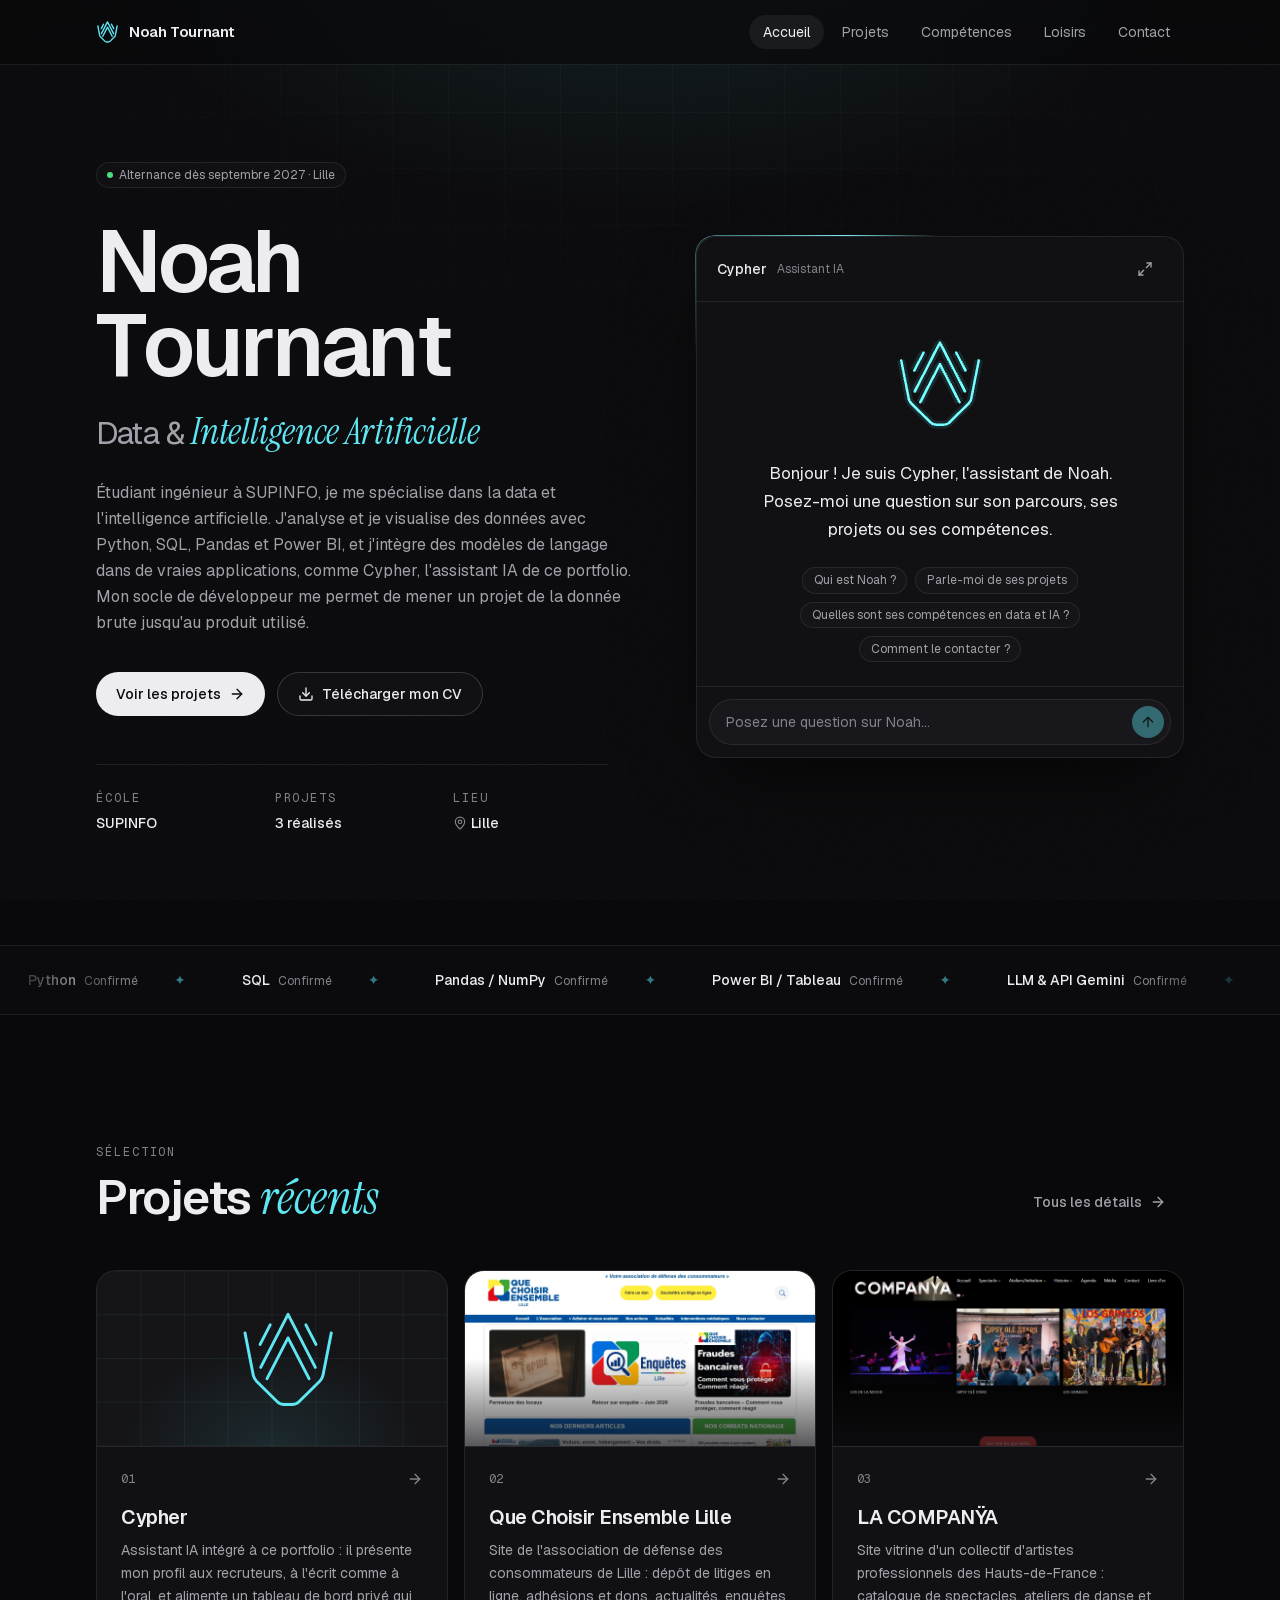
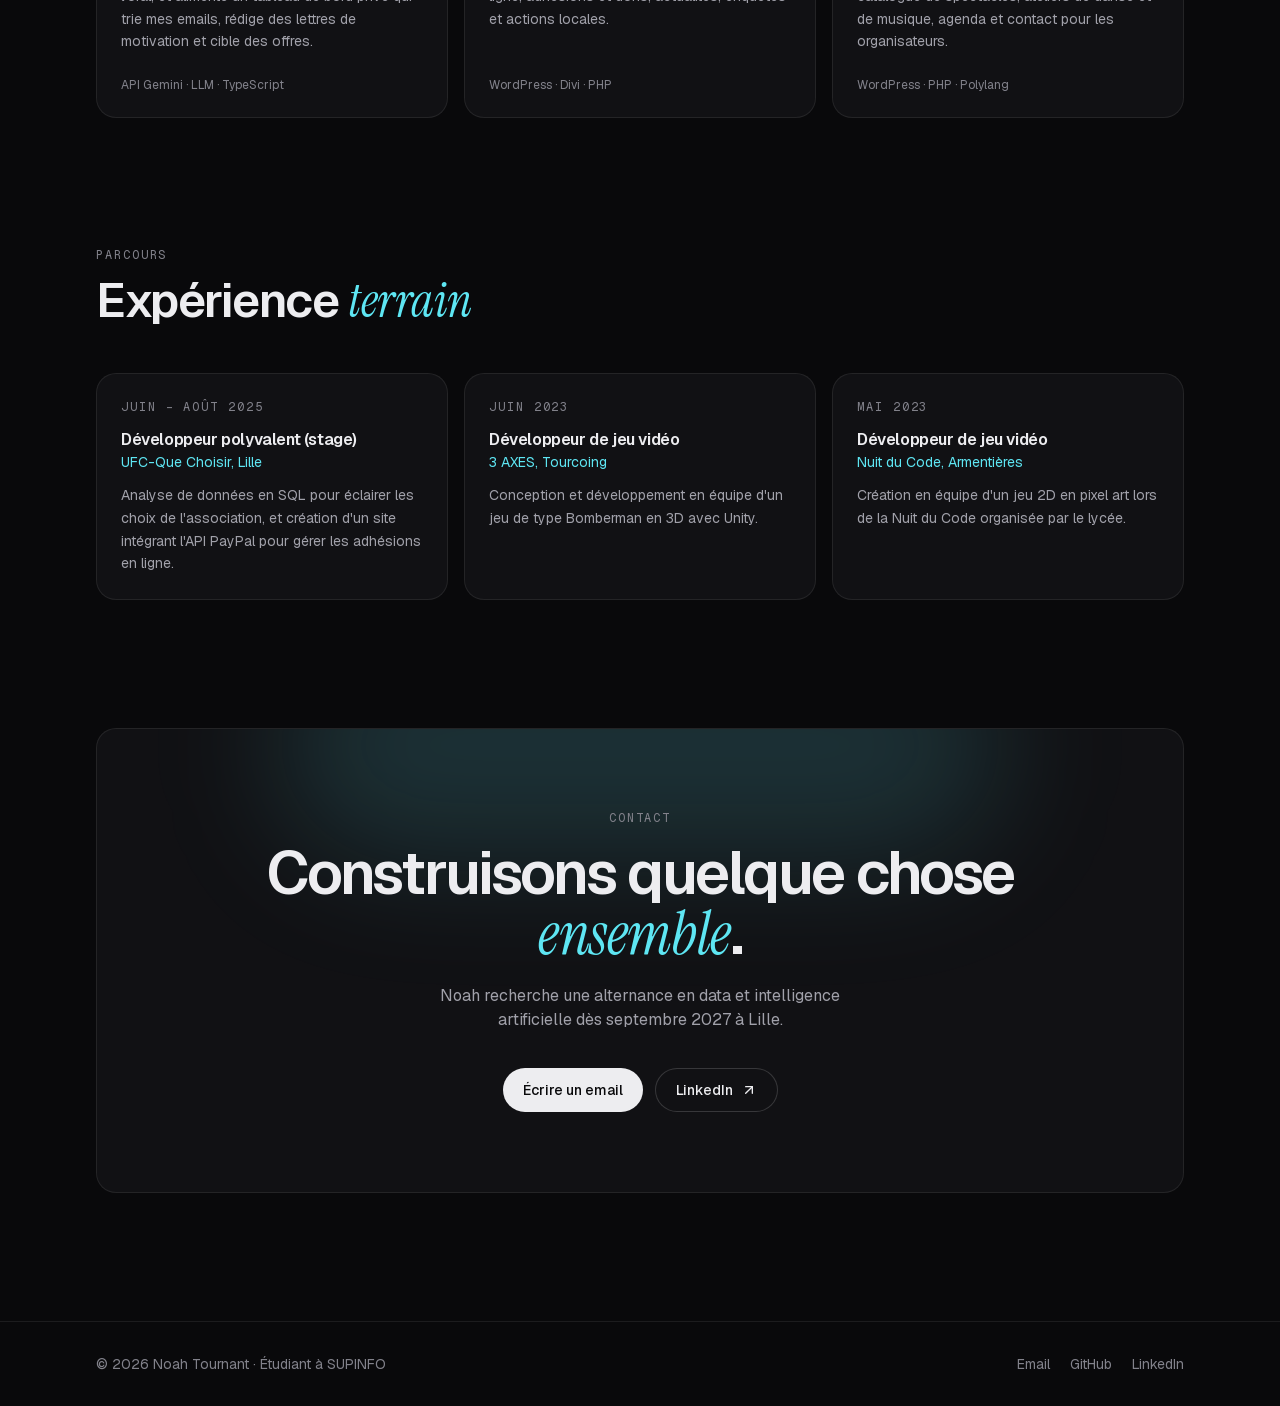
==== commit 35c7c4fb: "Publication du site noahtournant/Site@19a92e8906a3b25682854550434e8add9be89888" ====
--- a/index.html
+++ b/index.html
@@ -1 +1 @@
-<!DOCTYPE html><html lang="fr" class="geist_a71539c9-module__T19VSG__variable geist_mono_8d43a2aa-module__8Li5zG__variable instrument_serif_c1e8e483-module__u2UhdW__variable h-full"><head><meta charSet="utf-8"/><meta name="viewport" content="width=device-width, initial-scale=1"/><link rel="preload" href="/_next/static/media/797e433ab948586e-s.p.0r6juujl39pe6.woff2" as="font" crossorigin="" type="font/woff2"/><link rel="preload" href="/_next/static/media/7ebf22b5a21034f8-s.p.3j3877k49yy0l.woff2" as="font" crossorigin="" type="font/woff2"/><link rel="preload" href="/_next/static/media/caa3a2e1cccd8315-s.p.0wgildi0cnwt9.woff2" as="font" crossorigin="" type="font/woff2"/><link rel="stylesheet" href="/_next/static/chunks/2v0dmkqv36zgg.css" data-precedence="next"/><link rel="preload" as="script" fetchPriority="low" href="/_next/static/chunks/312tpv2lodmqc.js"/><script src="/_next/static/chunks/27jktro2p5rq9.js" async=""></script><script src="/_next/static/chunks/0mr0fnckbkr54.js" async=""></script><script src="/_next/static/chunks/3peubv2924kx4.js" async=""></script><script src="/_next/static/chunks/turbopack-26xe8c7xlqmez.js" async=""></script><script src="/_next/static/chunks/05-c3ty_6dwfk.js" async=""></script><script src="/_next/static/chunks/14mrh2-p_w84d.js" async=""></script><script src="/_next/static/chunks/0w40qknlj7-te.js" async=""></script><script src="/_next/static/chunks/2i-dlngfv1zhs.js" async=""></script><script src="/_next/static/chunks/1r04t-f84_09f.js" async=""></script><meta name="next-size-adjust" content=""/><meta name="theme-color" content="#09090b"/><meta name="color-scheme" content="dark"/><title>Noah Tournant · Portfolio</title><meta name="description" content="Portfolio de Noah Tournant, étudiant ingénieur à SUPINFO en data et intelligence artificielle : Python, SQL, Pandas, Power BI et LLM. Discutez avec Cypher, son assistant IA."/><link rel="author" href="https://www.linkedin.com/in/noah-tournant-9613a9313"/><meta name="author" content="Noah Tournant"/><meta property="og:title" content="Noah Tournant · Portfolio"/><meta property="og:description" content="Portfolio de Noah Tournant, étudiant ingénieur à SUPINFO en data et intelligence artificielle : Python, SQL, Pandas, Power BI et LLM. Discutez avec Cypher, son assistant IA."/><meta property="og:site_name" content="Noah Tournant · Portfolio"/><meta property="og:locale" content="fr_FR"/><meta property="og:image" content="https://noahtournant.github.io/opengraph-image?cbe055ad6efff04a"/><meta property="og:image:type" content="image/png"/><meta property="og:image:width" content="1200"/><meta property="og:image:height" content="630"/><meta property="og:image:alt" content="Noah Tournant · Data &amp; Intelligence Artificielle"/><meta property="og:type" content="website"/><meta name="twitter:card" content="summary_large_image"/><meta name="twitter:title" content="Noah Tournant · Portfolio"/><meta name="twitter:description" content="Portfolio de Noah Tournant, étudiant ingénieur à SUPINFO en data et intelligence artificielle : Python, SQL, Pandas, Power BI et LLM. Discutez avec Cypher, son assistant IA."/><meta name="twitter:image" content="https://noahtournant.github.io/opengraph-image?cbe055ad6efff04a"/><meta name="twitter:image:alt" content="Noah Tournant · Data &amp; Intelligence Artificielle"/><meta name="twitter:image:type" content="image/png"/><meta name="twitter:image:width" content="1200"/><meta name="twitter:image:height" content="630"/><link rel="icon" href="/icon.svg?icon.24utgqltr07-d.svg" sizes="any" type="image/svg+xml"/><script src="/_next/static/chunks/0cz1d0mv5g_q7.js" noModule=""></script></head><body class="min-h-full bg-bg text-fg"><div hidden=""><!--$--><!--/$--></div><div class="relative flex min-h-screen flex-col"><div class="page-backdrop" aria-hidden="true"></div><a href="#contenu" class="sr-only focus:not-sr-only focus:fixed focus:left-4 focus:top-4 focus:z-50 btn btn-primary">Aller au contenu</a><header class="sticky top-0 z-40 border-b border-line bg-bg/70 backdrop-blur-xl"><div class="container-page flex h-16 items-center justify-between gap-4"><a class="flex items-center gap-2.5 shrink-0" aria-label="Noah Tournant, accueil" href="/"><svg viewBox="0 0 487 512" width="23" height="24" fill="none" stroke="#5ee6f3" stroke-width="29.866666666666664" stroke-linecap="round" stroke-linejoin="round" aria-hidden="true" class="shrink-0 select-none "><path d="M38 128 L78 332 Q82 347 93 358 L192 456 Q205 469 224 469 L263 469 Q282 469 295 456 L394 358 Q405 347 409 332 L449 128"></path><path d="M113 292 L243 40 L373 292"></path><path d="M143 346 L243 152 L343 346"></path><path d="M110 183 L158 90"></path><path d="M328 90 L376 183"></path></svg><span class="text-[15px] font-semibold tracking-tight">Noah Tournant</span></a><nav aria-label="Navigation principale" class="hidden md:block"><ul class="flex items-center gap-1"><li><a aria-current="page" class="relative rounded-full px-3.5 py-2 text-sm transition-colors text-fg bg-white/[0.06]" href="/">Accueil</a></li><li><a class="relative rounded-full px-3.5 py-2 text-sm transition-colors text-muted hover:text-fg" href="/projets/">Projets</a></li><li><a class="relative rounded-full px-3.5 py-2 text-sm transition-colors text-muted hover:text-fg" href="/competences/">Compétences</a></li><li><a class="relative rounded-full px-3.5 py-2 text-sm transition-colors text-muted hover:text-fg" href="/loisirs/">Loisirs</a></li><li><a class="relative rounded-full px-3.5 py-2 text-sm transition-colors text-muted hover:text-fg" href="/contact/">Contact</a></li></ul></nav></div><nav aria-label="Navigation principale" class="md:hidden border-t border-line"><ul class="container-page flex gap-1 overflow-x-auto py-2 [scrollbar-width:none] [mask-image:linear-gradient(to_right,black_85%,transparent)]"><li class="shrink-0 last:pr-8"><a aria-current="page" class="block rounded-full px-3 py-1.5 text-sm transition-colors text-fg bg-white/[0.07]" href="/">Accueil</a></li><li class="shrink-0 last:pr-8"><a class="block rounded-full px-3 py-1.5 text-sm transition-colors text-muted" href="/projets/">Projets</a></li><li class="shrink-0 last:pr-8"><a class="block rounded-full px-3 py-1.5 text-sm transition-colors text-muted" href="/competences/">Compétences</a></li><li class="shrink-0 last:pr-8"><a class="block rounded-full px-3 py-1.5 text-sm transition-colors text-muted" href="/loisirs/">Loisirs</a></li><li class="shrink-0 last:pr-8"><a class="block rounded-full px-3 py-1.5 text-sm transition-colors text-muted" href="/contact/">Contact</a></li></ul></nav></header><main id="contenu" class="flex-1"><script type="application/ld+json">{"@context":"https://schema.org","@type":"Person","name":"Noah Tournant","jobTitle":"Étudiant ingénieur · Data & Intelligence Artificielle","url":"https://noahtournant.github.io","email":"mailto:noah.tournant@gmail.com","alumniOf":[{"@type":"EducationalOrganization","name":"SUPINFO"},{"@type":"EducationalOrganization","name":"Lycée Gustave Eiffel, Armentières"}],"knowsAbout":["Python","SQL","Pandas / NumPy","Power BI / Tableau","LLM & API Gemini","TypeScript/JavaScript","Java","C++","Next.js / React","Node.js / Express","Tailwind CSS / CSS"],"sameAs":["https://github.com/noah-tournant","https://www.linkedin.com/in/noah-tournant-9613a9313"]}</script><section class="container-page grid items-center gap-14 pt-14 pb-20 sm:pt-20 lg:grid-cols-[1.1fr_1fr] lg:gap-16 lg:pt-24 lg:pb-28"><div><p class="reveal chip mb-8" style="--i:0"><span class="h-1.5 w-1.5 rounded-full bg-success status-dot" aria-hidden="true"></span>Alternance dès septembre 2027 · Lille</p><h1 class="text-[3.25rem] leading-[0.95] font-semibold tracking-[-0.045em] text-fg sm:text-7xl lg:text-[5.5rem]"><span class="sr-only">Noah Tournant</span><span class="inline-block whitespace-nowrap" aria-hidden="true"><span class="letter" style="--l:0">N</span><span class="letter" style="--l:1">o</span><span class="letter" style="--l:2">a</span><span class="letter" style="--l:3">h</span><span class="inline-block w-[0.25em]"></span></span><span class="inline-block whitespace-nowrap" aria-hidden="true"><span class="letter" style="--l:4">T</span><span class="letter" style="--l:5">o</span><span class="letter" style="--l:6">u</span><span class="letter" style="--l:7">r</span><span class="letter" style="--l:8">n</span><span class="letter" style="--l:9">a</span><span class="letter" style="--l:10">n</span><span class="letter" style="--l:11">t</span></span></h1><p class="reveal mt-5 text-2xl tracking-tight text-muted sm:text-[2rem]" style="--i:4">Data &amp; <span class="font-accent text-[1.15em] text-accent">Intelligence Artificielle</span></p><p class="reveal mt-6 max-w-xl text-base leading-relaxed text-muted" style="--i:5">Étudiant ingénieur à SUPINFO, je me spécialise dans la data et l&#x27;intelligence artificielle. J&#x27;analyse et je visualise des données avec Python, SQL, Pandas et Power BI, et j&#x27;intègre des modèles de langage dans de vraies applications, comme Cypher, l&#x27;assistant IA de ce portfolio. Mon socle de développeur me permet de mener un projet de la donnée brute jusqu&#x27;au produit utilisé.</p><div class="reveal mt-9 flex flex-wrap gap-3" style="--i:6"><a class="btn btn-primary h-11 px-5" data-magnetic="true" href="/projets/">Voir les projets<svg xmlns="http://www.w3.org/2000/svg" width="24" height="24" viewBox="0 0 24 24" fill="none" stroke="currentColor" stroke-width="2" stroke-linecap="round" stroke-linejoin="round" class="lucide lucide-arrow-right h-4 w-4" aria-hidden="true"><path d="M5 12h14"></path><path d="m12 5 7 7-7 7"></path></svg></a><a href="/CV-Noah-Tournant.pdf" download="" class="btn btn-secondary h-11 px-5" data-magnetic="true"><svg xmlns="http://www.w3.org/2000/svg" width="24" height="24" viewBox="0 0 24 24" fill="none" stroke="currentColor" stroke-width="2" stroke-linecap="round" stroke-linejoin="round" class="lucide lucide-download h-4 w-4" aria-hidden="true"><path d="M12 15V3"></path><path d="M21 15v4a2 2 0 0 1-2 2H5a2 2 0 0 1-2-2v-4"></path><path d="m7 10 5 5 5-5"></path></svg>Télécharger mon CV</a></div><dl class="reveal mt-12 grid max-w-lg grid-cols-3 gap-6 border-t border-line pt-6" style="--i:7"><div><dt class="eyebrow">École</dt><dd class="mt-1.5 text-sm font-medium">SUPINFO</dd></div><div><dt class="eyebrow">Projets</dt><dd class="mt-1.5 text-sm font-medium">3<!-- --> réalisés</dd></div><div><dt class="eyebrow">Lieu</dt><dd class="mt-1.5 flex items-center gap-1 text-sm font-medium"><svg xmlns="http://www.w3.org/2000/svg" width="24" height="24" viewBox="0 0 24 24" fill="none" stroke="currentColor" stroke-width="2" stroke-linecap="round" stroke-linejoin="round" class="lucide lucide-map-pin h-3.5 w-3.5 text-subtle" aria-hidden="true"><path d="M20 10c0 4.993-5.539 10.193-7.399 11.799a1 1 0 0 1-1.202 0C9.539 20.193 4 14.993 4 10a8 8 0 0 1 16 0"></path><circle cx="12" cy="10" r="3"></circle></svg>Lille</dd></div></dl></div><div class="reveal" style="--i:4"><div class="border-beam rounded-[1.25rem]" vt-name="cypher-panel" vt-update="auto" vt-share="morph"><section class="card flex flex-col overflow-hidden shadow-[0_30px_80px_-30px_rgb(0_0_0/0.8)]" aria-label="Discuter avec Cypher"><div class="flex items-center justify-between border-b border-line px-5 py-3.5"><div class="flex items-center gap-2.5"><span class="text-sm font-medium">Cypher</span><span class="text-xs text-subtle">Assistant IA</span></div><button type="button" class="btn btn-ghost btn-icon" aria-label="Ouvrir Cypher en plein écran" title="Plein écran"><svg xmlns="http://www.w3.org/2000/svg" width="24" height="24" viewBox="0 0 24 24" fill="none" stroke="currentColor" stroke-width="2" stroke-linecap="round" stroke-linejoin="round" class="lucide lucide-maximize2 lucide-maximize-2 h-4 w-4" aria-hidden="true"><path d="M15 3h6v6"></path><path d="m21 3-7 7"></path><path d="m3 21 7-7"></path><path d="M9 21H3v-6"></path></svg></button></div><div class="flex flex-col items-center px-6 pt-4 pb-6 text-center sm:px-8"><div vt-name="cypher-logo" vt-update="auto" vt-share="morph"><div class="relative " style="width:134.4px;height:134.4px"><div class="absolute inset-0 flex items-center justify-center transition-opacity duration-700 opacity-100"><svg viewBox="0 0 487 512" width="80" height="84" fill="none" stroke="#5ee6f3" stroke-width="13" stroke-linecap="round" stroke-linejoin="round" aria-hidden="true" class="shrink-0 select-none "><path d="M38 128 L78 332 Q82 347 93 358 L192 456 Q205 469 224 469 L263 469 Q282 469 295 456 L394 358 Q405 347 409 332 L449 128"></path><path d="M113 292 L243 40 L373 292"></path><path d="M143 346 L243 152 L343 346"></path><path d="M110 183 L158 90"></path><path d="M328 90 L376 183"></path></svg></div><!--$!--><template data-dgst="BAILOUT_TO_CLIENT_SIDE_RENDERING"></template><!--/$--></div></div><p class="mt-2 max-w-sm text-[17px] leading-relaxed">Bonjour ! Je suis Cypher, l&#x27;assistant de Noah. Posez-moi une question sur son parcours, ses projets ou ses compétences.</p></div><div class="flex flex-wrap justify-center gap-2 px-6 pb-6 sm:px-8"><button type="button" class="chip cursor-pointer transition-colors hover:border-line-strong hover:text-fg">Qui est Noah ?</button><button type="button" class="chip cursor-pointer transition-colors hover:border-line-strong hover:text-fg">Parle-moi de ses projets</button><button type="button" class="chip cursor-pointer transition-colors hover:border-line-strong hover:text-fg">Quelles sont ses compétences en data et IA ?</button><button type="button" class="chip cursor-pointer transition-colors hover:border-line-strong hover:text-fg">Comment le contacter ?</button></div><form class="mt-auto border-t border-line p-3"><div class="flex items-center gap-2 rounded-full border border-line bg-surface-2 py-1.5 pl-4 pr-1.5 transition-colors focus-within:border-accent/50"><input type="text" maxLength="1000" aria-label="Votre question pour Cypher" placeholder="Posez une question sur Noah…" class="min-w-0 flex-1 bg-transparent text-sm text-fg placeholder:text-subtle focus:outline-none focus-visible:outline-none" value=""/><button type="submit" disabled="" aria-label="Envoyer" class="btn btn-accent btn-icon h-8 w-8"><svg xmlns="http://www.w3.org/2000/svg" width="24" height="24" viewBox="0 0 24 24" fill="none" stroke="currentColor" stroke-width="2" stroke-linecap="round" stroke-linejoin="round" class="lucide lucide-arrow-up h-4 w-4" aria-hidden="true"><path d="m5 12 7-7 7 7"></path><path d="M12 19V5"></path></svg></button></div></form></section></div></div></section><section class="border-y border-line bg-surface/40 py-6" aria-label="Compétences"><div class="marquee overflow-hidden"><ul class="marquee-track"><li class="flex shrink-0 items-baseline gap-2 px-7 text-sm"><span class="font-medium text-fg">Python</span><span class="text-xs text-subtle">Confirmé</span><span class="ml-7 text-accent/50" aria-hidden="true">✦</span></li><li class="flex shrink-0 items-baseline gap-2 px-7 text-sm"><span class="font-medium text-fg">SQL</span><span class="text-xs text-subtle">Confirmé</span><span class="ml-7 text-accent/50" aria-hidden="true">✦</span></li><li class="flex shrink-0 items-baseline gap-2 px-7 text-sm"><span class="font-medium text-fg">Pandas / NumPy</span><span class="text-xs text-subtle">Confirmé</span><span class="ml-7 text-accent/50" aria-hidden="true">✦</span></li><li class="flex shrink-0 items-baseline gap-2 px-7 text-sm"><span class="font-medium text-fg">Power BI / Tableau</span><span class="text-xs text-subtle">Confirmé</span><span class="ml-7 text-accent/50" aria-hidden="true">✦</span></li><li class="flex shrink-0 items-baseline gap-2 px-7 text-sm"><span class="font-medium text-fg">LLM &amp; API Gemini</span><span class="text-xs text-subtle">Confirmé</span><span class="ml-7 text-accent/50" aria-hidden="true">✦</span></li><li class="flex shrink-0 items-baseline gap-2 px-7 text-sm"><span class="font-medium text-fg">TypeScript/JavaScript</span><span class="text-xs text-subtle">Confirmé</span><span class="ml-7 text-accent/50" aria-hidden="true">✦</span></li><li class="flex shrink-0 items-baseline gap-2 px-7 text-sm"><span class="font-medium text-fg">Java</span><span class="text-xs text-subtle">Avancé</span><span class="ml-7 text-accent/50" aria-hidden="true">✦</span></li><li class="flex shrink-0 items-baseline gap-2 px-7 text-sm"><span class="font-medium text-fg">C++</span><span class="text-xs text-subtle">Avancé</span><span class="ml-7 text-accent/50" aria-hidden="true">✦</span></li><li class="flex shrink-0 items-baseline gap-2 px-7 text-sm"><span class="font-medium text-fg">Next.js / React</span><span class="text-xs text-subtle">Confirmé</span><span class="ml-7 text-accent/50" aria-hidden="true">✦</span></li><li class="flex shrink-0 items-baseline gap-2 px-7 text-sm"><span class="font-medium text-fg">Node.js / Express</span><span class="text-xs text-subtle">Confirmé</span><span class="ml-7 text-accent/50" aria-hidden="true">✦</span></li><li class="flex shrink-0 items-baseline gap-2 px-7 text-sm"><span class="font-medium text-fg">Tailwind CSS / CSS</span><span class="text-xs text-subtle">Avancé</span><span class="ml-7 text-accent/50" aria-hidden="true">✦</span></li><li aria-hidden="true" class="flex shrink-0 items-baseline gap-2 px-7 text-sm"><span class="font-medium text-fg">Python</span><span class="text-xs text-subtle">Confirmé</span><span class="ml-7 text-accent/50" aria-hidden="true">✦</span></li><li aria-hidden="true" class="flex shrink-0 items-baseline gap-2 px-7 text-sm"><span class="font-medium text-fg">SQL</span><span class="text-xs text-subtle">Confirmé</span><span class="ml-7 text-accent/50" aria-hidden="true">✦</span></li><li aria-hidden="true" class="flex shrink-0 items-baseline gap-2 px-7 text-sm"><span class="font-medium text-fg">Pandas / NumPy</span><span class="text-xs text-subtle">Confirmé</span><span class="ml-7 text-accent/50" aria-hidden="true">✦</span></li><li aria-hidden="true" class="flex shrink-0 items-baseline gap-2 px-7 text-sm"><span class="font-medium text-fg">Power BI / Tableau</span><span class="text-xs text-subtle">Confirmé</span><span class="ml-7 text-accent/50" aria-hidden="true">✦</span></li><li aria-hidden="true" class="flex shrink-0 items-baseline gap-2 px-7 text-sm"><span class="font-medium text-fg">LLM &amp; API Gemini</span><span class="text-xs text-subtle">Confirmé</span><span class="ml-7 text-accent/50" aria-hidden="true">✦</span></li><li aria-hidden="true" class="flex shrink-0 items-baseline gap-2 px-7 text-sm"><span class="font-medium text-fg">TypeScript/JavaScript</span><span class="text-xs text-subtle">Confirmé</span><span class="ml-7 text-accent/50" aria-hidden="true">✦</span></li><li aria-hidden="true" class="flex shrink-0 items-baseline gap-2 px-7 text-sm"><span class="font-medium text-fg">Java</span><span class="text-xs text-subtle">Avancé</span><span class="ml-7 text-accent/50" aria-hidden="true">✦</span></li><li aria-hidden="true" class="flex shrink-0 items-baseline gap-2 px-7 text-sm"><span class="font-medium text-fg">C++</span><span class="text-xs text-subtle">Avancé</span><span class="ml-7 text-accent/50" aria-hidden="true">✦</span></li><li aria-hidden="true" class="flex shrink-0 items-baseline gap-2 px-7 text-sm"><span class="font-medium text-fg">Next.js / React</span><span class="text-xs text-subtle">Confirmé</span><span class="ml-7 text-accent/50" aria-hidden="true">✦</span></li><li aria-hidden="true" class="flex shrink-0 items-baseline gap-2 px-7 text-sm"><span class="font-medium text-fg">Node.js / Express</span><span class="text-xs text-subtle">Confirmé</span><span class="ml-7 text-accent/50" aria-hidden="true">✦</span></li><li aria-hidden="true" class="flex shrink-0 items-baseline gap-2 px-7 text-sm"><span class="font-medium text-fg">Tailwind CSS / CSS</span><span class="text-xs text-subtle">Avancé</span><span class="ml-7 text-accent/50" aria-hidden="true">✦</span></li></ul></div></section><section class="container-page py-24 sm:py-32" aria-labelledby="projets-titre"><div class="reveal-on-scroll mb-12 flex flex-wrap items-end justify-between gap-4"><div><p class="eyebrow">Sélection</p><h2 id="projets-titre" class="mt-3 text-4xl font-semibold tracking-[-0.03em] sm:text-5xl">Projets <span class="font-accent text-accent">récents</span></h2></div><a class="btn btn-ghost" href="/projets/">Tous les détails<svg xmlns="http://www.w3.org/2000/svg" width="24" height="24" viewBox="0 0 24 24" fill="none" stroke="currentColor" stroke-width="2" stroke-linecap="round" stroke-linejoin="round" class="lucide lucide-arrow-right h-4 w-4" aria-hidden="true"><path d="M5 12h14"></path><path d="m12 5 7 7-7 7"></path></svg></a></div><ul class="grid grid-cols-1 gap-4 md:grid-cols-3"><li class="reveal-on-scroll"><a class="card card-interactive spotlight group flex h-full flex-col overflow-hidden" href="/projets/#cypher"><div class="relative overflow-hidden border-b border-line bg-surface-2/60 text-accent h-44"><div class="pointer-events-none absolute inset-0 bg-[radial-gradient(60%_80%_at_50%_100%,color-mix(in_srgb,var(--accent)_10%,transparent),transparent_70%)]" aria-hidden="true"></div><svg viewBox="0 0 400 200" class="relative h-full w-full" aria-hidden="true" preserveAspectRatio="xMidYMid meet"><g stroke="currentColor" stroke-opacity="0.08" stroke-width="1"><line x1="0" y1="0" x2="0" y2="200"></line><line x1="50" y1="0" x2="50" y2="200"></line><line x1="100" y1="0" x2="100" y2="200"></line><line x1="150" y1="0" x2="150" y2="200"></line><line x1="200" y1="0" x2="200" y2="200"></line><line x1="250" y1="0" x2="250" y2="200"></line><line x1="300" y1="0" x2="300" y2="200"></line><line x1="350" y1="0" x2="350" y2="200"></line><line x1="400" y1="0" x2="400" y2="200"></line><line x1="0" y1="0" x2="400" y2="0"></line><line x1="0" y1="50" x2="400" y2="50"></line><line x1="0" y1="100" x2="400" y2="100"></line><line x1="0" y1="150" x2="400" y2="150"></line><line x1="0" y1="200" x2="400" y2="200"></line></g><g transform="translate(160 40) scale(0.24)" fill="none" stroke="currentColor" stroke-linecap="round" stroke-linejoin="round" stroke-width="14"><path d="M38 128 L78 332 Q82 347 93 358 L192 456 Q205 469 224 469 L263 469 Q282 469 295 456 L394 358 Q405 347 409 332 L449 128"></path><path d="M113 292 L243 40 L373 292"></path><path d="M143 346 L243 152 L343 346"></path><path d="M110 183 L158 90"></path><path d="M328 90 L376 183"></path></g></svg></div><div class="flex flex-1 flex-col p-6"><div class="flex items-center justify-between"><span class="font-mono text-xs text-subtle">0<!-- -->1</span><svg xmlns="http://www.w3.org/2000/svg" width="24" height="24" viewBox="0 0 24 24" fill="none" stroke="currentColor" stroke-width="2" stroke-linecap="round" stroke-linejoin="round" class="lucide lucide-arrow-right h-4 w-4 text-subtle transition-all group-hover:translate-x-0.5 group-hover:text-accent" aria-hidden="true"><path d="M5 12h14"></path><path d="m12 5 7 7-7 7"></path></svg></div><h3 class="mt-4 text-xl font-semibold tracking-tight">Cypher</h3><p class="mt-2 flex-1 text-sm leading-relaxed text-muted">Assistant IA intégré à ce portfolio : il présente mon profil aux recruteurs, à l&#x27;écrit comme à l&#x27;oral, et alimente un tableau de bord privé qui trie mes emails, rédige des lettres de motivation et cible des offres.</p><p class="mt-6 text-xs text-subtle">API Gemini · LLM · TypeScript</p></div></a></li><li class="reveal-on-scroll"><a class="card card-interactive spotlight group flex h-full flex-col overflow-hidden" href="/projets/#que-choisir-ensemble-lille"><div class="relative overflow-hidden border-b border-line bg-surface-2 h-44"><img alt="Aperçu du site Que Choisir Ensemble Lille" loading="lazy" decoding="async" data-nimg="fill" class="object-cover object-top transition-transform duration-700 ease-out group-hover:scale-[1.04]" style="position:absolute;height:100%;width:100%;left:0;top:0;right:0;bottom:0;color:transparent" src="/projects/que-choisir-lille.webp"/><div class="pointer-events-none absolute inset-0 bg-gradient-to-t from-surface/70 via-transparent to-transparent" aria-hidden="true"></div></div><div class="flex flex-1 flex-col p-6"><div class="flex items-center justify-between"><span class="font-mono text-xs text-subtle">0<!-- -->2</span><svg xmlns="http://www.w3.org/2000/svg" width="24" height="24" viewBox="0 0 24 24" fill="none" stroke="currentColor" stroke-width="2" stroke-linecap="round" stroke-linejoin="round" class="lucide lucide-arrow-right h-4 w-4 text-subtle transition-all group-hover:translate-x-0.5 group-hover:text-accent" aria-hidden="true"><path d="M5 12h14"></path><path d="m12 5 7 7-7 7"></path></svg></div><h3 class="mt-4 text-xl font-semibold tracking-tight">Que Choisir Ensemble Lille</h3><p class="mt-2 flex-1 text-sm leading-relaxed text-muted">Site de l&#x27;association de défense des consommateurs de Lille : dépôt de litiges en ligne, adhésions et dons, actualités, enquêtes et actions locales.</p><p class="mt-6 text-xs text-subtle">WordPress · Divi · PHP</p></div></a></li><li class="reveal-on-scroll"><a class="card card-interactive spotlight group flex h-full flex-col overflow-hidden" href="/projets/#la-companya"><div class="relative overflow-hidden border-b border-line bg-surface-2 h-44"><img alt="Aperçu du site LA COMPANŸA" loading="lazy" decoding="async" data-nimg="fill" class="object-cover object-top transition-transform duration-700 ease-out group-hover:scale-[1.04]" style="position:absolute;height:100%;width:100%;left:0;top:0;right:0;bottom:0;color:transparent" src="/projects/companya.webp"/><div class="pointer-events-none absolute inset-0 bg-gradient-to-t from-surface/70 via-transparent to-transparent" aria-hidden="true"></div></div><div class="flex flex-1 flex-col p-6"><div class="flex items-center justify-between"><span class="font-mono text-xs text-subtle">0<!-- -->3</span><svg xmlns="http://www.w3.org/2000/svg" width="24" height="24" viewBox="0 0 24 24" fill="none" stroke="currentColor" stroke-width="2" stroke-linecap="round" stroke-linejoin="round" class="lucide lucide-arrow-right h-4 w-4 text-subtle transition-all group-hover:translate-x-0.5 group-hover:text-accent" aria-hidden="true"><path d="M5 12h14"></path><path d="m12 5 7 7-7 7"></path></svg></div><h3 class="mt-4 text-xl font-semibold tracking-tight">LA COMPANŸA</h3><p class="mt-2 flex-1 text-sm leading-relaxed text-muted">Site vitrine d&#x27;un collectif d&#x27;artistes professionnels des Hauts-de-France : catalogue de spectacles, ateliers de danse et de musique, agenda et contact pour les organisateurs.</p><p class="mt-6 text-xs text-subtle">WordPress · PHP · Polylang</p></div></a></li></ul></section><section class="container-page pb-24 sm:pb-32" aria-labelledby="parcours-titre"><div class="reveal-on-scroll mb-12"><p class="eyebrow">Parcours</p><h2 id="parcours-titre" class="mt-3 text-4xl font-semibold tracking-[-0.03em] sm:text-5xl">Expérience <span class="font-accent text-accent">terrain</span></h2></div><ol class="grid grid-cols-1 gap-4 md:grid-cols-3"><li class="reveal-on-scroll"><article class="card spotlight h-full p-6"><p class="eyebrow">Juin – août 2025</p><h3 class="mt-3 font-semibold tracking-tight">Développeur polyvalent (stage)</h3><p class="text-sm text-accent">UFC-Que Choisir, Lille</p><p class="mt-3 text-sm leading-relaxed text-muted">Analyse de données en SQL pour éclairer les choix de l&#x27;association, et création d&#x27;un site intégrant l&#x27;API PayPal pour gérer les adhésions en ligne.</p></article></li><li class="reveal-on-scroll"><article class="card spotlight h-full p-6"><p class="eyebrow">Juin 2023</p><h3 class="mt-3 font-semibold tracking-tight">Développeur de jeu vidéo</h3><p class="text-sm text-accent">3 AXES, Tourcoing</p><p class="mt-3 text-sm leading-relaxed text-muted">Conception et développement en équipe d&#x27;un jeu de type Bomberman en 3D avec Unity.</p></article></li><li class="reveal-on-scroll"><article class="card spotlight h-full p-6"><p class="eyebrow">Mai 2023</p><h3 class="mt-3 font-semibold tracking-tight">Développeur de jeu vidéo</h3><p class="text-sm text-accent">Nuit du Code, Armentières</p><p class="mt-3 text-sm leading-relaxed text-muted">Création en équipe d&#x27;un jeu 2D en pixel art lors de la Nuit du Code organisée par le lycée.</p></article></li></ol></section><section class="container-page pb-24 sm:pb-32"><div class="reveal-on-scroll card spotlight relative overflow-hidden px-6 py-16 text-center sm:px-16 sm:py-20"><div class="pointer-events-none absolute inset-x-0 -top-24 mx-auto h-56 w-2/3 rounded-full bg-accent/15 blur-3xl" aria-hidden="true"></div><p class="eyebrow relative">Contact</p><h2 class="relative mt-4 text-4xl font-semibold tracking-[-0.035em] sm:text-6xl">Construisons quelque chose<br/><span class="font-accent text-accent">ensemble</span>.</h2><p class="relative mx-auto mt-5 max-w-md text-muted">Noah<!-- --> recherche une alternance en data et intelligence artificielle<!-- --> dès septembre 2027<!-- --> à Lille<!-- -->.</p><div class="relative mt-9 flex flex-wrap justify-center gap-3"><a href="mailto:noah.tournant@gmail.com" class="btn btn-primary h-11 px-5" data-magnetic="true">Écrire un email</a><a href="https://www.linkedin.com/in/noah-tournant-9613a9313" target="_blank" rel="noreferrer" class="btn btn-secondary h-11 px-5" data-magnetic="true">LinkedIn<svg xmlns="http://www.w3.org/2000/svg" width="24" height="24" viewBox="0 0 24 24" fill="none" stroke="currentColor" stroke-width="2" stroke-linecap="round" stroke-linejoin="round" class="lucide lucide-arrow-up-right h-4 w-4" aria-hidden="true"><path d="M7 7h10v10"></path><path d="M7 17 17 7"></path></svg></a></div></div></section><!--$--><!--/$--></main><footer class="border-t border-line"><div class="container-page flex flex-col gap-3 py-8 text-sm text-subtle sm:flex-row sm:items-center sm:justify-between"><p>© <!-- -->2026<!-- --> <!-- -->Noah Tournant<!-- --> · Étudiant à SUPINFO</p><ul class="flex gap-5"><li><a href="mailto:noah.tournant@gmail.com" class="link-underline hover:text-fg transition-colors">Email</a></li><li><a href="https://github.com/noah-tournant" target="_blank" rel="noreferrer" class="link-underline hover:text-fg transition-colors">GitHub</a></li><li><a href="https://www.linkedin.com/in/noah-tournant-9613a9313" target="_blank" rel="noreferrer" class="link-underline hover:text-fg transition-colors">LinkedIn</a></li></ul></div></footer></div><script src="/_next/static/chunks/312tpv2lodmqc.js" id="_R_" async=""></script><script>(self.__next_f=self.__next_f||[]).push([0])</script><script>self.__next_f.push([1,"1:\"$Sreact.fragment\"\n2:I[39756,[\"/_next/static/chunks/05-c3ty_6dwfk.js\",\"/_next/static/chunks/14mrh2-p_w84d.js\"],\"default\"]\n3:I[37457,[\"/_next/static/chunks/05-c3ty_6dwfk.js\",\"/_next/static/chunks/14mrh2-p_w84d.js\"],\"default\"]\n4:I[22016,[\"/_next/static/chunks/0w40qknlj7-te.js\",\"/_next/static/chunks/2i-dlngfv1zhs.js\",\"/_next/static/chunks/1r04t-f84_09f.js\"],\"\"]\n5:I[5014,[\"/_next/static/chunks/0w40qknlj7-te.js\",\"/_next/static/chunks/2i-dlngfv1zhs.js\",\"/_next/static/chunks/1r04t-f84_09f.js\"],\"default\"]\n6:I[91857,[\"/_next/static/chunks/0w40qknlj7-te.js\"],\"default\"]\n7:I[20531,[\"/_next/static/chunks/0w40qknlj7-te.js\",\"/_next/static/chunks/2i-dlngfv1zhs.js\"],\"default\"]\n13:I[68027,[\"/_next/static/chunks/0w40qknlj7-te.js\"],\"default\",1]\n:HL[\"/_next/static/chunks/2v0dmkqv36zgg.css\",\"style\"]\n:HL[\"/_next/static/media/797e433ab948586e-s.p.0r6juujl39pe6.woff2\",\"font\",{\"crossOrigin\":\"\",\"type\":\"font/woff2\"}]\n:HL[\"/_next/static/media/7ebf22b5a21034f8-s.p.3j3877k49yy0l.woff2\",\"font\",{\"crossOrigin\":\"\",\"type\":\"font/woff2\"}]\n:HL[\"/_next/static/media/caa3a2e1cccd8315-s.p.0wgildi0cnwt9.woff2\",\"font\",{\"crossOrigin\":\"\",\"type\":\"font/woff2\"}]\n"])</script><script>self.__next_f.push([1,"0:{\"P\":null,\"c\":[\"\",\"\"],\"q\":\"\",\"i\":false,\"f\":[[[\"\",{\"children\":[\"(site)\",{\"children\":[\"__PAGE__\",{}]}]},\"$undefined\",\"$undefined\",16],[[\"$\",\"$1\",\"c\",{\"children\":[[[\"$\",\"link\",\"0\",{\"rel\":\"stylesheet\",\"href\":\"/_next/static/chunks/2v0dmkqv36zgg.css\",\"precedence\":\"next\",\"crossOrigin\":\"$undefined\",\"nonce\":\"$undefined\"}],[\"$\",\"script\",\"script-0\",{\"src\":\"/_next/static/chunks/0w40qknlj7-te.js\",\"async\":true,\"nonce\":\"$undefined\"}]],[\"$\",\"html\",null,{\"lang\":\"fr\",\"className\":\"geist_a71539c9-module__T19VSG__variable geist_mono_8d43a2aa-module__8Li5zG__variable instrument_serif_c1e8e483-module__u2UhdW__variable h-full\",\"children\":[\"$\",\"body\",null,{\"className\":\"min-h-full bg-bg text-fg\",\"children\":[[\"$\",\"$L2\",null,{\"parallelRouterKey\":\"children\",\"error\":\"$undefined\",\"errorStyles\":\"$undefined\",\"errorScripts\":\"$undefined\",\"template\":[\"$\",\"$L3\",null,{}],\"templateStyles\":\"$undefined\",\"templateScripts\":\"$undefined\",\"notFound\":[[\"$\",\"div\",null,{\"className\":\"relative flex min-h-screen flex-col items-center justify-center px-5 text-center\",\"children\":[[\"$\",\"div\",null,{\"className\":\"page-backdrop\",\"aria-hidden\":\"true\"}],[\"$\",\"div\",null,{\"className\":\"reveal flex flex-col items-center\",\"children\":[[\"$\",\"svg\",null,{\"viewBox\":\"0 0 487 512\",\"width\":46,\"height\":48,\"fill\":\"none\",\"stroke\":\"#5ee6f3\",\"strokeWidth\":14.933333333333332,\"strokeLinecap\":\"round\",\"strokeLinejoin\":\"round\",\"aria-hidden\":\"true\",\"className\":\"shrink-0 select-none \",\"children\":[[\"$\",\"path\",\"M38 128 L78 332 Q82 347 93 358 L192 456 Q205 469 224 469 L263 469 Q282 469 295 456 L394 358 Q405 347 409 332 L449 128\",{\"d\":\"M38 128 L78 332 Q82 347 93 358 L192 456 Q205 469 224 469 L263 469 Q282 469 295 456 L394 358 Q405 347 409 332 L449 128\"}],[\"$\",\"path\",\"M113 292 L243 40 L373 292\",{\"d\":\"M113 292 L243 40 L373 292\"}],[\"$\",\"path\",\"M143 346 L243 152 L343 346\",{\"d\":\"M143 346 L243 152 L343 346\"}],[\"$\",\"path\",\"M110 183 L158 90\",{\"d\":\"M110 183 L158 90\"}],[\"$\",\"path\",\"M328 90 L376 183\",{\"d\":\"M328 90 L376 183\"}]]}],[\"$\",\"p\",null,{\"className\":\"eyebrow mt-8\",\"children\":\"Erreur 404\"}],[\"$\",\"h1\",null,{\"className\":\"mt-3 text-4xl font-semibold tracking-tight sm:text-5xl\",\"children\":\"Page introuvable\"}],[\"$\",\"p\",null,{\"className\":\"mt-4 max-w-sm text-muted\",\"children\":\"Cette page n'existe pas ou a été déplacée. Cypher peut peut-être vous aider à trouver ce que vous cherchez.\"}],[\"$\",\"div\",null,{\"className\":\"mt-8 flex flex-wrap justify-center gap-3\",\"children\":[[\"$\",\"$L4\",null,{\"href\":\"/\",\"className\":\"btn btn-primary\",\"children\":[[\"$\",\"$L5\",null,{\"ref\":\"$undefined\",\"iconNode\":[[\"path\",{\"d\":\"m12 19-7-7 7-7\",\"key\":\"1l729n\"}],[\"path\",{\"d\":\"M19 12H5\",\"key\":\"x3x0zl\"}]],\"className\":\"lucide-arrow-left h-4 w-4\",\"aria-hidden\":\"true\"}],\"Retour à l'accueil\"]}],[\"$\",\"$L4\",null,{\"href\":\"/cypher\",\"className\":\"btn btn-secondary\",\"children\":[[\"$\",\"$L5\",null,{\"ref\":\"$undefined\",\"iconNode\":[[\"path\",{\"d\":\"M2.992 16.342a2 2 0 0 1 .094 1.167l-1.065 3.29a1 1 0 0 0 1.236 1.168l3.413-.998a2 2 0 0 1 1.099.092 10 10 0 1 0-4.777-4.719\",\"key\":\"1sd12s\"}]],\"className\":\"lucide-message-circle h-4 w-4\",\"aria-hidden\":\"true\"}],\"Demander à Cypher\"]}]]}]]}]]}],[]],\"forbidden\":\"$undefined\",\"unauthorized\":\"$undefined\"}],[\"$\",\"$L6\",null,{}]]}]}]]}],{\"children\":[[\"$\",\"$1\",\"c\",{\"children\":[[[\"$\",\"script\",\"script-0\",{\"src\":\"/_next/static/chunks/2i-dlngfv1zhs.js\",\"async\":true,\"nonce\":\"$undefined\"}]],[\"$\",\"div\",null,{\"className\":\"relative flex min-h-screen flex-col\",\"children\":[[\"$\",\"div\",null,{\"className\":\"page-backdrop\",\"aria-hidden\":\"true\"}],[\"$\",\"a\",null,{\"href\":\"#contenu\",\"className\":\"sr-only focus:not-sr-only focus:fixed focus:left-4 focus:top-4 focus:z-50 btn btn-primary\",\"children\":\"Aller au contenu\"}],[\"$\",\"$L7\",null,{}],[\"$\",\"main\",null,{\"id\":\"contenu\",\"className\":\"flex-1\",\"children\":[\"$\",\"$L2\",null,{\"parallelRouterKey\":\"children\",\"error\":\"$undefined\",\"errorStyles\":\"$undefined\",\"errorScripts\":\"$undefined\",\"template\":[\"$\",\"$L3\",null,{}],\"templateStyles\":\"$undefined\",\"templateScripts\":\"$undefined\",\"notFound\":[[\"$\",\"div\",null,{\"className\":\"relative flex min-h-screen flex-col items-center justify-center px-5 text-center\",\"children\":[[\"$\",\"div\",null,{\"className\":\"page-backdrop\",\"aria-hidden\":\"true\"}],[\"$\",\"div\",null,{\"className\":\"reveal flex flex-col items-center\",\"children\":[[\"$\",\"svg\",null,{\"viewBox\":\"0 0 487 512\",\"width\":46,\"height\":48,\"fill\":\"none\",\"stroke\":\"#5ee6f3\",\"strokeWidth\":14.933333333333332,\"strokeLinecap\":\"round\",\"strokeLinejoin\":\"round\",\"aria-hidden\":\"true\",\"className\":\"shrink-0 select-none \",\"children\":[[\"$\",\"path\",\"M38 128 L78 332 Q82 347 93 358 L192 456 Q205 469 224 469 L263 469 Q282 469 295 456 L394 358 Q405 347 409 332 L449 128\",{\"d\":\"M38 128 L78 332 Q82 347 93 358 L192 456 Q205 469 224 469 L263 469 Q282 469 295 456 L394 358 Q405 347 409 332 L449 128\"}],\"$L8\",\"$L9\",\"$La\",\"$Lb\"]}],\"$Lc\",\"$Ld\",\"$Le\",\"$Lf\"]}]]}],[]],\"forbidden\":\"$undefined\",\"unauthorized\":\"$undefined\"}]}],\"$L10\"]}]]}],{\"children\":[\"$L11\",{},null,false,null]},null,false,null]},null,false,null],\"$L12\",false]],\"m\":\"$undefined\",\"G\":[\"$13\",[\"$L14\"]],\"S\":true,\"h\":null,\"s\":\"$undefined\",\"l\":\"$undefined\",\"p\":\"$undefined\",\"d\":\"$undefined\",\"b\":\"mv7Dc1vkcU64bUhL7nwdW\"}\n"])</script><script>self.__next_f.push([1,"1f:I[97367,[\"/_next/static/chunks/05-c3ty_6dwfk.js\",\"/_next/static/chunks/14mrh2-p_w84d.js\"],\"ViewportBoundary\"]\n21:I[97367,[\"/_next/static/chunks/05-c3ty_6dwfk.js\",\"/_next/static/chunks/14mrh2-p_w84d.js\"],\"MetadataBoundary\"]\n22:\"$Sreact.suspense\"\n8:[\"$\",\"path\",\"M113 292 L243 40 L373 292\",{\"d\":\"M113 292 L243 40 L373 292\"}]\n9:[\"$\",\"path\",\"M143 346 L243 152 L343 346\",{\"d\":\"M143 346 L243 152 L343 346\"}]\na:[\"$\",\"path\",\"M110 183 L158 90\",{\"d\":\"M110 183 L158 90\"}]\nb:[\"$\",\"path\",\"M328 90 L376 183\",{\"d\":\"M328 90 L376 183\"}]\nc:[\"$\",\"p\",null,{\"className\":\"eyebrow mt-8\",\"children\":\"Erreur 404\"}]\nd:[\"$\",\"h1\",null,{\"className\":\"mt-3 text-4xl font-semibold tracking-tight sm:text-5xl\",\"children\":\"Page introuvable\"}]\ne:[\"$\",\"p\",null,{\"className\":\"mt-4 max-w-sm text-muted\",\"children\":\"Cette page n'existe pas ou a été déplacée. Cypher peut peut-être vous aider à trouver ce que vous cherchez.\"}]\nf:[\"$\",\"div\",null,{\"className\":\"mt-8 flex flex-wrap justify-center gap-3\",\"children\":[[\"$\",\"$L4\",null,{\"href\":\"/\",\"className\":\"btn btn-primary\",\"children\":[[\"$\",\"$L5\",null,{\"ref\":\"$undefined\",\"iconNode\":\"$0:f:0:1:0:props:children:1:props:children:props:children:0:props:notFound:0:props:children:1:props:children:4:props:children:0:props:children:0:props:iconNode\",\"className\":\"lucide-arrow-left h-4 w-4\",\"aria-hidden\":\"true\"}],\"Retour à l'accueil\"]}],[\"$\",\"$L4\",null,{\"href\":\"/cypher\",\"className\":\"btn btn-secondary\",\"children\":[[\"$\",\"$L5\",null,{\"ref\":\"$undefined\",\"iconNode\":\"$0:f:0:1:0:props:children:1:props:children:props:children:0:props:notFound:0:props:children:1:props:children:4:props:children:1:props:children:0:props:iconNode\",\"className\":\"lucide-message-circle h-4 w-4\",\"aria-hidden\":\"true\"}],\"Demander à Cypher\"]}]]}]\n10:[\"$\",\"footer\",null,{\"className\":\"border-t border-line\",\"children\":[\"$\",\"div\",null,{\"className\":\"container-page flex flex-col gap-3 py-8 text-sm text-subtle sm:flex-row sm:items-center sm:justify-between\",\"children\":[[\"$\",\"p\",null,{\"children\":[\"© \",2026,\" \",\"Noah Tournant\",\" · Étudiant à SUPINFO\"]}],[\"$\",\"ul\",null,{\"className\":\"flex gap-5\",\"children\":[[\"$\",\"li\",null,{\"children\":[\"$\",\"a\",null,{\"href\":\"mailto:noah.tournant@gmail.com\",\"className\":\"link-underline hover:text-fg transition-colors\",\"children\":\"Email\"}]}],[\"$\",\"li\",null,{\"children\":[\"$\",\"a\",null,{\"href\":\"https://github.com/noah-tournant\",\"target\":\"_blank\",\"rel\":\"noreferrer\",\"className\":\"link-underline hover:text-fg transition-colors\",\"children\":\"GitHub\"}]}],[\"$\",\"li\",null,{\"children\":[\"$\",\"a\",null,{\"href\":\"https://www.linkedin.com/in/noah-tournant-9613a9313\",\"target\":\"_blank\",\"rel\":\"noreferrer\",\"className\":\"link-underline hover:text-fg transition-colors\",\"children\":\"LinkedIn\"}]}]]}]]}]}]\n"])</script><script>self.__next_f.push([1,"11:[\"$\",\"$1\",\"c\",{\"children\":[[[\"$\",\"script\",null,{\"type\":\"application/ld+json\",\"dangerouslySetInnerHTML\":{\"__html\":\"{\\\"@context\\\":\\\"https://schema.org\\\",\\\"@type\\\":\\\"Person\\\",\\\"name\\\":\\\"Noah Tournant\\\",\\\"jobTitle\\\":\\\"Étudiant ingénieur · Data \u0026 Intelligence Artificielle\\\",\\\"url\\\":\\\"https://noahtournant.github.io\\\",\\\"email\\\":\\\"mailto:noah.tournant@gmail.com\\\",\\\"alumniOf\\\":[{\\\"@type\\\":\\\"EducationalOrganization\\\",\\\"name\\\":\\\"SUPINFO\\\"},{\\\"@type\\\":\\\"EducationalOrganization\\\",\\\"name\\\":\\\"Lycée Gustave Eiffel, Armentières\\\"}],\\\"knowsAbout\\\":[\\\"Python\\\",\\\"SQL\\\",\\\"Pandas / NumPy\\\",\\\"Power BI / Tableau\\\",\\\"LLM \u0026 API Gemini\\\",\\\"TypeScript/JavaScript\\\",\\\"Java\\\",\\\"C++\\\",\\\"Next.js / React\\\",\\\"Node.js / Express\\\",\\\"Tailwind CSS / CSS\\\"],\\\"sameAs\\\":[\\\"https://github.com/noah-tournant\\\",\\\"https://www.linkedin.com/in/noah-tournant-9613a9313\\\"]}\"}}],[\"$\",\"section\",null,{\"className\":\"container-page grid items-center gap-14 pt-14 pb-20 sm:pt-20 lg:grid-cols-[1.1fr_1fr] lg:gap-16 lg:pt-24 lg:pb-28\",\"children\":[[\"$\",\"div\",null,{\"children\":[[\"$\",\"p\",null,{\"className\":\"reveal chip mb-8\",\"style\":{\"--i\":0},\"children\":[[\"$\",\"span\",null,{\"className\":\"h-1.5 w-1.5 rounded-full bg-success status-dot\",\"aria-hidden\":\"true\"}],\"Alternance dès septembre 2027 · Lille\"]}],[\"$\",\"h1\",null,{\"className\":\"text-[3.25rem] leading-[0.95] font-semibold tracking-[-0.045em] text-fg sm:text-7xl lg:text-[5.5rem]\",\"children\":[[\"$\",\"span\",null,{\"className\":\"sr-only\",\"children\":\"Noah Tournant\"}],[[\"$\",\"span\",\"0\",{\"className\":\"inline-block whitespace-nowrap\",\"aria-hidden\":\"true\",\"children\":[[[\"$\",\"span\",\"1\",{\"className\":\"letter\",\"style\":{\"--l\":0},\"children\":\"N\"}],[\"$\",\"span\",\"2\",{\"className\":\"letter\",\"style\":{\"--l\":1},\"children\":\"o\"}],[\"$\",\"span\",\"3\",{\"className\":\"letter\",\"style\":{\"--l\":2},\"children\":\"a\"}],[\"$\",\"span\",\"4\",{\"className\":\"letter\",\"style\":{\"--l\":3},\"children\":\"h\"}]],[\"$\",\"span\",null,{\"className\":\"inline-block w-[0.25em]\"}]]}],[\"$\",\"span\",\"1\",{\"className\":\"inline-block whitespace-nowrap\",\"aria-hidden\":\"true\",\"children\":[[[\"$\",\"span\",\"5\",{\"className\":\"letter\",\"style\":{\"--l\":4},\"children\":\"T\"}],[\"$\",\"span\",\"6\",{\"className\":\"letter\",\"style\":{\"--l\":5},\"children\":\"o\"}],[\"$\",\"span\",\"7\",{\"className\":\"letter\",\"style\":{\"--l\":6},\"children\":\"u\"}],[\"$\",\"span\",\"8\",{\"className\":\"letter\",\"style\":{\"--l\":7},\"children\":\"r\"}],[\"$\",\"span\",\"9\",{\"className\":\"letter\",\"style\":{\"--l\":8},\"children\":\"n\"}],[\"$\",\"span\",\"10\",{\"className\":\"letter\",\"style\":{\"--l\":9},\"children\":\"a\"}],[\"$\",\"span\",\"11\",{\"className\":\"letter\",\"style\":{\"--l\":10},\"children\":\"n\"}],[\"$\",\"span\",\"12\",{\"className\":\"letter\",\"style\":{\"--l\":11},\"children\":\"t\"}]],false]}]]]}],[\"$\",\"p\",null,{\"className\":\"reveal mt-5 text-2xl tracking-tight text-muted sm:text-[2rem]\",\"style\":{\"--i\":4},\"children\":[\"Data \u0026 \",[\"$\",\"span\",null,{\"className\":\"font-accent text-[1.15em] text-accent\",\"children\":\"Intelligence Artificielle\"}]]}],[\"$\",\"p\",null,{\"className\":\"reveal mt-6 max-w-xl text-base leading-relaxed text-muted\",\"style\":{\"--i\":5},\"children\":\"Étudiant ingénieur à SUPINFO, je me spécialise dans la data et l'intelligence artificielle. J'analyse et je visualise des données avec Python, SQL, Pandas et Power BI, et j'intègre des modèles de langage dans de vraies applications, comme Cypher, l'assistant IA de ce portfolio. Mon socle de développeur me permet de mener un projet de la donnée brute jusqu'au produit utilisé.\"}],[\"$\",\"div\",null,{\"className\":\"reveal mt-9 flex flex-wrap gap-3\",\"style\":{\"--i\":6},\"children\":[[\"$\",\"$L4\",null,{\"href\":\"/projets\",\"className\":\"btn btn-primary h-11 px-5\",\"data-magnetic\":true,\"children\":[\"Voir les projets\",[\"$\",\"$L5\",null,{\"ref\":\"$undefined\",\"iconNode\":[[\"path\",{\"d\":\"M5 12h14\",\"key\":\"1ays0h\"}],[\"path\",{\"d\":\"m12 5 7 7-7 7\",\"key\":\"xquz4c\"}]],\"className\":\"lucide-arrow-right h-4 w-4\",\"aria-hidden\":\"true\"}]]}],[\"$\",\"a\",null,{\"href\":\"/CV-Noah-Tournant.pdf\",\"download\":true,\"className\":\"btn btn-secondary h-11 px-5\",\"data-magnetic\":true,\"children\":[[\"$\",\"$L5\",null,{\"ref\":\"$undefined\",\"iconNode\":[[\"path\",{\"d\":\"M12 15V3\",\"key\":\"m9g1x1\"}],[\"path\",{\"d\":\"M21 15v4a2 2 0 0 1-2 2H5a2 2 0 0 1-2-2v-4\",\"key\":\"ih7n3h\"}],[\"path\",{\"d\":\"m7 10 5 5 5-5\",\"key\":\"brsn70\"}]],\"className\":\"lucide-download h-4 w-4\",\"aria-hidden\":\"true\"}],\"Télécharger mon CV\"]}]]}],[\"$\",\"dl\",null,{\"className\":\"reveal mt-12 grid max-w-lg grid-cols-3 gap-6 border-t border-line pt-6\",\"style\":{\"--i\":7},\"children\":[\"$L15\",\"$L16\",\"$L17\"]}]]}],\"$L18\"]}],\"$L19\",\"$L1a\",\"$L1b\",\"$L1c\"],[\"$L1d\"],\"$L1e\"]}]\n"])</script><script>self.__next_f.push([1,"12:[\"$\",\"$1\",\"h\",{\"children\":[null,[\"$\",\"$L1f\",null,{\"children\":\"$L20\"}],[\"$\",\"div\",null,{\"hidden\":true,\"children\":[\"$\",\"$L21\",null,{\"children\":[\"$\",\"$22\",null,{\"name\":\"Next.Metadata\",\"children\":\"$L23\"}]}]}],[\"$\",\"meta\",null,{\"name\":\"next-size-adjust\",\"content\":\"\"}]]}]\n14:[\"$\",\"link\",\"0\",{\"rel\":\"stylesheet\",\"href\":\"/_next/static/chunks/2v0dmkqv36zgg.css\",\"precedence\":\"next\",\"crossOrigin\":\"$undefined\",\"nonce\":\"$undefined\"}]\n"])</script><script>self.__next_f.push([1,"24:I[3188,[\"/_next/static/chunks/0w40qknlj7-te.js\",\"/_next/static/chunks/2i-dlngfv1zhs.js\",\"/_next/static/chunks/1r04t-f84_09f.js\"],\"default\"]\n32:I[5500,[\"/_next/static/chunks/0w40qknlj7-te.js\",\"/_next/static/chunks/2i-dlngfv1zhs.js\",\"/_next/static/chunks/1r04t-f84_09f.js\"],\"Image\"]\n36:I[97367,[\"/_next/static/chunks/05-c3ty_6dwfk.js\",\"/_next/static/chunks/14mrh2-p_w84d.js\"],\"OutletBoundary\"]\n15:[\"$\",\"div\",null,{\"children\":[[\"$\",\"dt\",null,{\"className\":\"eyebrow\",\"children\":\"École\"}],[\"$\",\"dd\",null,{\"className\":\"mt-1.5 text-sm font-medium\",\"children\":\"SUPINFO\"}]]}]\n16:[\"$\",\"div\",null,{\"children\":[[\"$\",\"dt\",null,{\"className\":\"eyebrow\",\"children\":\"Projets\"}],[\"$\",\"dd\",null,{\"className\":\"mt-1.5 text-sm font-medium\",\"children\":[3,\" réalisés\"]}]]}]\n17:[\"$\",\"div\",null,{\"children\":[[\"$\",\"dt\",null,{\"className\":\"eyebrow\",\"children\":\"Lieu\"}],[\"$\",\"dd\",null,{\"className\":\"mt-1.5 flex items-center gap-1 text-sm font-medium\",\"children\":[[\"$\",\"$L5\",null,{\"ref\":\"$undefined\",\"iconNode\":[[\"path\",{\"d\":\"M20 10c0 4.993-5.539 10.193-7.399 11.799a1 1 0 0 1-1.202 0C9.539 20.193 4 14.993 4 10a8 8 0 0 1 16 0\",\"key\":\"1r0f0z\"}],[\"circle\",{\"cx\":\"12\",\"cy\":\"10\",\"r\":\"3\",\"key\":\"ilqhr7\"}]],\"className\":\"lucide-map-pin h-3.5 w-3.5 text-subtle\",\"aria-hidden\":\"true\"}],\"Lille\"]}]]}]\n18:[\"$\",\"div\",null,{\"className\":\"reveal\",\"style\":{\"--i\":4},\"children\":[\"$\",\"$L24\",null,{}]}]\n"])</script><script>self.__next_f.push([1,"19:[\"$\",\"section\",null,{\"className\":\"border-y border-line bg-surface/40 py-6\",\"aria-label\":\"Compétences\",\"children\":[\"$\",\"div\",null,{\"className\":\"marquee overflow-hidden\",\"children\":[\"$\",\"ul\",null,{\"className\":\"marquee-track\",\"children\":[[[\"$\",\"li\",\"0-Python\",{\"aria-hidden\":\"$undefined\",\"className\":\"flex shrink-0 items-baseline gap-2 px-7 text-sm\",\"children\":[[\"$\",\"span\",null,{\"className\":\"font-medium text-fg\",\"children\":\"Python\"}],[\"$\",\"span\",null,{\"className\":\"text-xs text-subtle\",\"children\":\"Confirmé\"}],[\"$\",\"span\",null,{\"className\":\"ml-7 text-accent/50\",\"aria-hidden\":\"true\",\"children\":\"✦\"}]]}],[\"$\",\"li\",\"0-SQL\",{\"aria-hidden\":\"$undefined\",\"className\":\"flex shrink-0 items-baseline gap-2 px-7 text-sm\",\"children\":[[\"$\",\"span\",null,{\"className\":\"font-medium text-fg\",\"children\":\"SQL\"}],[\"$\",\"span\",null,{\"className\":\"text-xs text-subtle\",\"children\":\"Confirmé\"}],[\"$\",\"span\",null,{\"className\":\"ml-7 text-accent/50\",\"aria-hidden\":\"true\",\"children\":\"✦\"}]]}],[\"$\",\"li\",\"0-Pandas / NumPy\",{\"aria-hidden\":\"$undefined\",\"className\":\"flex shrink-0 items-baseline gap-2 px-7 text-sm\",\"children\":[[\"$\",\"span\",null,{\"className\":\"font-medium text-fg\",\"children\":\"Pandas / NumPy\"}],[\"$\",\"span\",null,{\"className\":\"text-xs text-subtle\",\"children\":\"Confirmé\"}],[\"$\",\"span\",null,{\"className\":\"ml-7 text-accent/50\",\"aria-hidden\":\"true\",\"children\":\"✦\"}]]}],[\"$\",\"li\",\"0-Power BI / Tableau\",{\"aria-hidden\":\"$undefined\",\"className\":\"flex shrink-0 items-baseline gap-2 px-7 text-sm\",\"children\":[[\"$\",\"span\",null,{\"className\":\"font-medium text-fg\",\"children\":\"Power BI / Tableau\"}],[\"$\",\"span\",null,{\"className\":\"text-xs text-subtle\",\"children\":\"Confirmé\"}],[\"$\",\"span\",null,{\"className\":\"ml-7 text-accent/50\",\"aria-hidden\":\"true\",\"children\":\"✦\"}]]}],[\"$\",\"li\",\"0-LLM \u0026 API Gemini\",{\"aria-hidden\":\"$undefined\",\"className\":\"flex shrink-0 items-baseline gap-2 px-7 text-sm\",\"children\":[[\"$\",\"span\",null,{\"className\":\"font-medium text-fg\",\"children\":\"LLM \u0026 API Gemini\"}],[\"$\",\"span\",null,{\"className\":\"text-xs text-subtle\",\"children\":\"Confirmé\"}],[\"$\",\"span\",null,{\"className\":\"ml-7 text-accent/50\",\"aria-hidden\":\"true\",\"children\":\"✦\"}]]}],[\"$\",\"li\",\"0-TypeScript/JavaScript\",{\"aria-hidden\":\"$undefined\",\"className\":\"flex shrink-0 items-baseline gap-2 px-7 text-sm\",\"children\":[[\"$\",\"span\",null,{\"className\":\"font-medium text-fg\",\"children\":\"TypeScript/JavaScript\"}],[\"$\",\"span\",null,{\"className\":\"text-xs text-subtle\",\"children\":\"Confirmé\"}],[\"$\",\"span\",null,{\"className\":\"ml-7 text-accent/50\",\"aria-hidden\":\"true\",\"children\":\"✦\"}]]}],[\"$\",\"li\",\"0-Java\",{\"aria-hidden\":\"$undefined\",\"className\":\"flex shrink-0 items-baseline gap-2 px-7 text-sm\",\"children\":[[\"$\",\"span\",null,{\"className\":\"font-medium text-fg\",\"children\":\"Java\"}],[\"$\",\"span\",null,{\"className\":\"text-xs text-subtle\",\"children\":\"Avancé\"}],[\"$\",\"span\",null,{\"className\":\"ml-7 text-accent/50\",\"aria-hidden\":\"true\",\"children\":\"✦\"}]]}],[\"$\",\"li\",\"0-C++\",{\"aria-hidden\":\"$undefined\",\"className\":\"flex shrink-0 items-baseline gap-2 px-7 text-sm\",\"children\":[[\"$\",\"span\",null,{\"className\":\"font-medium text-fg\",\"children\":\"C++\"}],[\"$\",\"span\",null,{\"className\":\"text-xs text-subtle\",\"children\":\"Avancé\"}],[\"$\",\"span\",null,{\"className\":\"ml-7 text-accent/50\",\"aria-hidden\":\"true\",\"children\":\"✦\"}]]}],[\"$\",\"li\",\"0-Next.js / React\",{\"aria-hidden\":\"$undefined\",\"className\":\"flex shrink-0 items-baseline gap-2 px-7 text-sm\",\"children\":[[\"$\",\"span\",null,{\"className\":\"font-medium text-fg\",\"children\":\"Next.js / React\"}],[\"$\",\"span\",null,{\"className\":\"text-xs text-subtle\",\"children\":\"Confirmé\"}],[\"$\",\"span\",null,{\"className\":\"ml-7 text-accent/50\",\"aria-hidden\":\"true\",\"children\":\"✦\"}]]}],[\"$\",\"li\",\"0-Node.js / Express\",{\"aria-hidden\":\"$undefined\",\"className\":\"flex shrink-0 items-baseline gap-2 px-7 text-sm\",\"children\":[[\"$\",\"span\",null,{\"className\":\"font-medium text-fg\",\"children\":\"Node.js / Express\"}],[\"$\",\"span\",null,{\"className\":\"text-xs text-subtle\",\"children\":\"Confirmé\"}],[\"$\",\"span\",null,{\"className\":\"ml-7 text-accent/50\",\"aria-hidden\":\"true\",\"children\":\"✦\"}]]}],[\"$\",\"li\",\"0-Tailwind CSS / CSS\",{\"aria-hidden\":\"$undefined\",\"className\":\"flex shrink-0 items-baseline gap-2 px-7 text-sm\",\"children\":[[\"$\",\"span\",null,{\"className\":\"font-medium text-fg\",\"children\":\"Tailwind CSS / CSS\"}],[\"$\",\"span\",null,{\"className\":\"text-xs text-subtle\",\"children\":\"Avancé\"}],[\"$\",\"span\",null,{\"className\":\"ml-7 text-accent/50\",\"aria-hidden\":\"true\",\"children\":\"✦\"}]]}]],[[\"$\",\"li\",\"1-Python\",{\"aria-hidden\":true,\"className\":\"flex shrink-0 items-baseline gap-2 px-7 text-sm\",\"children\":[\"$L25\",\"$L26\",\"$L27\"]}],\"$L28\",\"$L29\",\"$L2a\",\"$L2b\",\"$L2c\",\"$L2d\",\"$L2e\",\"$L2f\",\"$L30\",\"$L31\"]]}]}]}]\n"])</script><script>self.__next_f.push([1,"1a:[\"$\",\"section\",null,{\"className\":\"container-page py-24 sm:py-32\",\"aria-labelledby\":\"projets-titre\",\"children\":[[\"$\",\"div\",null,{\"className\":\"reveal-on-scroll mb-12 flex flex-wrap items-end justify-between gap-4\",\"children\":[[\"$\",\"div\",null,{\"children\":[[\"$\",\"p\",null,{\"className\":\"eyebrow\",\"children\":\"Sélection\"}],[\"$\",\"h2\",null,{\"id\":\"projets-titre\",\"className\":\"mt-3 text-4xl font-semibold tracking-[-0.03em] sm:text-5xl\",\"children\":[\"Projets \",[\"$\",\"span\",null,{\"className\":\"font-accent text-accent\",\"children\":\"récents\"}]]}]]}],[\"$\",\"$L4\",null,{\"href\":\"/projets\",\"className\":\"btn btn-ghost\",\"children\":[\"Tous les détails\",[\"$\",\"$L5\",null,{\"ref\":\"$undefined\",\"iconNode\":\"$11:props:children:0:1:props:children:0:props:children:4:props:children:0:props:children:1:props:iconNode\",\"className\":\"lucide-arrow-right h-4 w-4\",\"aria-hidden\":\"true\"}]]}]]}],[\"$\",\"ul\",null,{\"className\":\"grid grid-cols-1 gap-4 md:grid-cols-3\",\"children\":[[\"$\",\"li\",\"Cypher\",{\"className\":\"reveal-on-scroll\",\"children\":[\"$\",\"$L4\",null,{\"href\":\"/projets#cypher\",\"className\":\"card card-interactive spotlight group flex h-full flex-col overflow-hidden\",\"children\":[[\"$\",\"div\",null,{\"className\":\"relative overflow-hidden border-b border-line bg-surface-2/60 text-accent h-44\",\"children\":[[\"$\",\"div\",null,{\"className\":\"pointer-events-none absolute inset-0 bg-[radial-gradient(60%_80%_at_50%_100%,color-mix(in_srgb,var(--accent)_10%,transparent),transparent_70%)]\",\"aria-hidden\":\"true\"}],[\"$\",\"svg\",null,{\"viewBox\":\"0 0 400 200\",\"className\":\"relative h-full w-full\",\"aria-hidden\":\"true\",\"preserveAspectRatio\":\"xMidYMid meet\",\"children\":[[\"$\",\"g\",null,{\"stroke\":\"currentColor\",\"strokeOpacity\":0.08,\"strokeWidth\":1,\"children\":[[[\"$\",\"line\",\"v0\",{\"x1\":0,\"y1\":0,\"x2\":0,\"y2\":200}],[\"$\",\"line\",\"v1\",{\"x1\":50,\"y1\":0,\"x2\":50,\"y2\":200}],[\"$\",\"line\",\"v2\",{\"x1\":100,\"y1\":0,\"x2\":100,\"y2\":200}],[\"$\",\"line\",\"v3\",{\"x1\":150,\"y1\":0,\"x2\":150,\"y2\":200}],[\"$\",\"line\",\"v4\",{\"x1\":200,\"y1\":0,\"x2\":200,\"y2\":200}],[\"$\",\"line\",\"v5\",{\"x1\":250,\"y1\":0,\"x2\":250,\"y2\":200}],[\"$\",\"line\",\"v6\",{\"x1\":300,\"y1\":0,\"x2\":300,\"y2\":200}],[\"$\",\"line\",\"v7\",{\"x1\":350,\"y1\":0,\"x2\":350,\"y2\":200}],[\"$\",\"line\",\"v8\",{\"x1\":400,\"y1\":0,\"x2\":400,\"y2\":200}]],[[\"$\",\"line\",\"h0\",{\"x1\":0,\"y1\":0,\"x2\":400,\"y2\":0}],[\"$\",\"line\",\"h1\",{\"x1\":0,\"y1\":50,\"x2\":400,\"y2\":50}],[\"$\",\"line\",\"h2\",{\"x1\":0,\"y1\":100,\"x2\":400,\"y2\":100}],[\"$\",\"line\",\"h3\",{\"x1\":0,\"y1\":150,\"x2\":400,\"y2\":150}],[\"$\",\"line\",\"h4\",{\"x1\":0,\"y1\":200,\"x2\":400,\"y2\":200}]]]}],[\"$\",\"g\",null,{\"transform\":\"translate(160 40) scale(0.24)\",\"fill\":\"none\",\"stroke\":\"currentColor\",\"strokeLinecap\":\"round\",\"strokeLinejoin\":\"round\",\"strokeWidth\":14,\"children\":[[\"$\",\"path\",\"M38 128 L78 332 Q82 347 93 358 L192 456 Q205 469 224 469 L263 469 Q282 469 295 456 L394 358 Q405 347 409 332 L449 128\",{\"d\":\"M38 128 L78 332 Q82 347 93 358 L192 456 Q205 469 224 469 L263 469 Q282 469 295 456 L394 358 Q405 347 409 332 L449 128\"}],[\"$\",\"path\",\"M113 292 L243 40 L373 292\",{\"d\":\"M113 292 L243 40 L373 292\"}],[\"$\",\"path\",\"M143 346 L243 152 L343 346\",{\"d\":\"M143 346 L243 152 L343 346\"}],[\"$\",\"path\",\"M110 183 L158 90\",{\"d\":\"M110 183 L158 90\"}],[\"$\",\"path\",\"M328 90 L376 183\",{\"d\":\"M328 90 L376 183\"}]]}]]}]]}],[\"$\",\"div\",null,{\"className\":\"flex flex-1 flex-col p-6\",\"children\":[[\"$\",\"div\",null,{\"className\":\"flex items-center justify-between\",\"children\":[[\"$\",\"span\",null,{\"className\":\"font-mono text-xs text-subtle\",\"children\":[\"0\",1]}],[\"$\",\"$L5\",null,{\"ref\":\"$undefined\",\"iconNode\":\"$11:props:children:0:1:props:children:0:props:children:4:props:children:0:props:children:1:props:iconNode\",\"className\":\"lucide-arrow-right h-4 w-4 text-subtle transition-all group-hover:translate-x-0.5 group-hover:text-accent\",\"aria-hidden\":\"true\"}]]}],[\"$\",\"h3\",null,{\"className\":\"mt-4 text-xl font-semibold tracking-tight\",\"children\":\"Cypher\"}],[\"$\",\"p\",null,{\"className\":\"mt-2 flex-1 text-sm leading-relaxed text-muted\",\"children\":\"Assistant IA intégré à ce portfolio : il présente mon profil aux recruteurs, à l'écrit comme à l'oral, et alimente un tableau de bord privé qui trie mes emails, rédige des lettres de motivation et cible des offres.\"}],[\"$\",\"p\",null,{\"className\":\"mt-6 text-xs text-subtle\",\"children\":\"API Gemini · LLM · TypeScript\"}]]}]]}]}],[\"$\",\"li\",\"Que Choisir Ensemble Lille\",{\"className\":\"reveal-on-scroll\",\"children\":[\"$\",\"$L4\",null,{\"href\":\"/projets#que-choisir-ensemble-lille\",\"className\":\"card card-interactive spotlight group flex h-full flex-col overflow-hidden\",\"children\":[[\"$\",\"div\",null,{\"className\":\"relative overflow-hidden border-b border-line bg-surface-2 h-44\",\"children\":[[\"$\",\"$L32\",null,{\"src\":\"/projects/que-choisir-lille.webp\",\"alt\":\"Aperçu du site Que Choisir Ensemble Lille\",\"fill\":true,\"sizes\":\"(min-width: 768px) 33vw, 100vw\",\"className\":\"object-cover object-top transition-transform duration-700 ease-out group-hover:scale-[1.04]\"}],\"$L33\"]}],\"$L34\"]}]}],\"$L35\"]}]]}]\n"])</script><script>self.__next_f.push([1,"1b:[\"$\",\"section\",null,{\"className\":\"container-page pb-24 sm:pb-32\",\"aria-labelledby\":\"parcours-titre\",\"children\":[[\"$\",\"div\",null,{\"className\":\"reveal-on-scroll mb-12\",\"children\":[[\"$\",\"p\",null,{\"className\":\"eyebrow\",\"children\":\"Parcours\"}],[\"$\",\"h2\",null,{\"id\":\"parcours-titre\",\"className\":\"mt-3 text-4xl font-semibold tracking-[-0.03em] sm:text-5xl\",\"children\":[\"Expérience \",[\"$\",\"span\",null,{\"className\":\"font-accent text-accent\",\"children\":\"terrain\"}]]}]]}],[\"$\",\"ol\",null,{\"className\":\"grid grid-cols-1 gap-4 md:grid-cols-3\",\"children\":[[\"$\",\"li\",\"UFC-Que Choisir, Lille-Juin – août 2025\",{\"className\":\"reveal-on-scroll\",\"children\":[\"$\",\"article\",null,{\"className\":\"card spotlight h-full p-6\",\"children\":[[\"$\",\"p\",null,{\"className\":\"eyebrow\",\"children\":\"Juin – août 2025\"}],[\"$\",\"h3\",null,{\"className\":\"mt-3 font-semibold tracking-tight\",\"children\":\"Développeur polyvalent (stage)\"}],[\"$\",\"p\",null,{\"className\":\"text-sm text-accent\",\"children\":\"UFC-Que Choisir, Lille\"}],[\"$\",\"p\",null,{\"className\":\"mt-3 text-sm leading-relaxed text-muted\",\"children\":\"Analyse de données en SQL pour éclairer les choix de l'association, et création d'un site intégrant l'API PayPal pour gérer les adhésions en ligne.\"}]]}]}],[\"$\",\"li\",\"3 AXES, Tourcoing-Juin 2023\",{\"className\":\"reveal-on-scroll\",\"children\":[\"$\",\"article\",null,{\"className\":\"card spotlight h-full p-6\",\"children\":[[\"$\",\"p\",null,{\"className\":\"eyebrow\",\"children\":\"Juin 2023\"}],[\"$\",\"h3\",null,{\"className\":\"mt-3 font-semibold tracking-tight\",\"children\":\"Développeur de jeu vidéo\"}],[\"$\",\"p\",null,{\"className\":\"text-sm text-accent\",\"children\":\"3 AXES, Tourcoing\"}],[\"$\",\"p\",null,{\"className\":\"mt-3 text-sm leading-relaxed text-muted\",\"children\":\"Conception et développement en équipe d'un jeu de type Bomberman en 3D avec Unity.\"}]]}]}],[\"$\",\"li\",\"Nuit du Code, Armentières-Mai 2023\",{\"className\":\"reveal-on-scroll\",\"children\":[\"$\",\"article\",null,{\"className\":\"card spotlight h-full p-6\",\"children\":[[\"$\",\"p\",null,{\"className\":\"eyebrow\",\"children\":\"Mai 2023\"}],[\"$\",\"h3\",null,{\"className\":\"mt-3 font-semibold tracking-tight\",\"children\":\"Développeur de jeu vidéo\"}],[\"$\",\"p\",null,{\"className\":\"text-sm text-accent\",\"children\":\"Nuit du Code, Armentières\"}],[\"$\",\"p\",null,{\"className\":\"mt-3 text-sm leading-relaxed text-muted\",\"children\":\"Création en équipe d'un jeu 2D en pixel art lors de la Nuit du Code organisée par le lycée.\"}]]}]}]]}]]}]\n"])</script><script>self.__next_f.push([1,"1c:[\"$\",\"section\",null,{\"className\":\"container-page pb-24 sm:pb-32\",\"children\":[\"$\",\"div\",null,{\"className\":\"reveal-on-scroll card spotlight relative overflow-hidden px-6 py-16 text-center sm:px-16 sm:py-20\",\"children\":[[\"$\",\"div\",null,{\"className\":\"pointer-events-none absolute inset-x-0 -top-24 mx-auto h-56 w-2/3 rounded-full bg-accent/15 blur-3xl\",\"aria-hidden\":\"true\"}],[\"$\",\"p\",null,{\"className\":\"eyebrow relative\",\"children\":\"Contact\"}],[\"$\",\"h2\",null,{\"className\":\"relative mt-4 text-4xl font-semibold tracking-[-0.035em] sm:text-6xl\",\"children\":[\"Construisons quelque chose\",[\"$\",\"br\",null,{}],[\"$\",\"span\",null,{\"className\":\"font-accent text-accent\",\"children\":\"ensemble\"}],\".\"]}],[\"$\",\"p\",null,{\"className\":\"relative mx-auto mt-5 max-w-md text-muted\",\"children\":[\"Noah\",\" recherche une alternance en data et intelligence artificielle\",\" dès septembre 2027\",\" à Lille\",\".\"]}],[\"$\",\"div\",null,{\"className\":\"relative mt-9 flex flex-wrap justify-center gap-3\",\"children\":[[\"$\",\"a\",null,{\"href\":\"mailto:noah.tournant@gmail.com\",\"className\":\"btn btn-primary h-11 px-5\",\"data-magnetic\":true,\"children\":\"Écrire un email\"}],[\"$\",\"a\",null,{\"href\":\"https://www.linkedin.com/in/noah-tournant-9613a9313\",\"target\":\"_blank\",\"rel\":\"noreferrer\",\"className\":\"btn btn-secondary h-11 px-5\",\"data-magnetic\":true,\"children\":[\"LinkedIn\",[\"$\",\"$L5\",null,{\"ref\":\"$undefined\",\"iconNode\":[[\"path\",{\"d\":\"M7 7h10v10\",\"key\":\"1tivn9\"}],[\"path\",{\"d\":\"M7 17 17 7\",\"key\":\"1vkiza\"}]],\"className\":\"lucide-arrow-up-right h-4 w-4\",\"aria-hidden\":\"true\"}]]}]]}]]}]}]\n"])</script><script>self.__next_f.push([1,"1d:[\"$\",\"script\",\"script-0\",{\"src\":\"/_next/static/chunks/1r04t-f84_09f.js\",\"async\":true,\"nonce\":\"$undefined\"}]\n1e:[\"$\",\"$L36\",null,{\"children\":[\"$\",\"$22\",null,{\"name\":\"Next.MetadataOutlet\",\"children\":\"$@37\"}]}]\n"])</script><script>self.__next_f.push([1,"25:[\"$\",\"span\",null,{\"className\":\"font-medium text-fg\",\"children\":\"Python\"}]\n26:[\"$\",\"span\",null,{\"className\":\"text-xs text-subtle\",\"children\":\"Confirmé\"}]\n27:[\"$\",\"span\",null,{\"className\":\"ml-7 text-accent/50\",\"aria-hidden\":\"true\",\"children\":\"✦\"}]\n28:[\"$\",\"li\",\"1-SQL\",{\"aria-hidden\":true,\"className\":\"flex shrink-0 items-baseline gap-2 px-7 text-sm\",\"children\":[[\"$\",\"span\",null,{\"className\":\"font-medium text-fg\",\"children\":\"SQL\"}],[\"$\",\"span\",null,{\"className\":\"text-xs text-subtle\",\"children\":\"Confirmé\"}],[\"$\",\"span\",null,{\"className\":\"ml-7 text-accent/50\",\"aria-hidden\":\"true\",\"children\":\"✦\"}]]}]\n29:[\"$\",\"li\",\"1-Pandas / NumPy\",{\"aria-hidden\":true,\"className\":\"flex shrink-0 items-baseline gap-2 px-7 text-sm\",\"children\":[[\"$\",\"span\",null,{\"className\":\"font-medium text-fg\",\"children\":\"Pandas / NumPy\"}],[\"$\",\"span\",null,{\"className\":\"text-xs text-subtle\",\"children\":\"Confirmé\"}],[\"$\",\"span\",null,{\"className\":\"ml-7 text-accent/50\",\"aria-hidden\":\"true\",\"children\":\"✦\"}]]}]\n2a:[\"$\",\"li\",\"1-Power BI / Tableau\",{\"aria-hidden\":true,\"className\":\"flex shrink-0 items-baseline gap-2 px-7 text-sm\",\"children\":[[\"$\",\"span\",null,{\"className\":\"font-medium text-fg\",\"children\":\"Power BI / Tableau\"}],[\"$\",\"span\",null,{\"className\":\"text-xs text-subtle\",\"children\":\"Confirmé\"}],[\"$\",\"span\",null,{\"className\":\"ml-7 text-accent/50\",\"aria-hidden\":\"true\",\"children\":\"✦\"}]]}]\n2b:[\"$\",\"li\",\"1-LLM \u0026 API Gemini\",{\"aria-hidden\":true,\"className\":\"flex shrink-0 items-baseline gap-2 px-7 text-sm\",\"children\":[[\"$\",\"span\",null,{\"className\":\"font-medium text-fg\",\"children\":\"LLM \u0026 API Gemini\"}],[\"$\",\"span\",null,{\"className\":\"text-xs text-subtle\",\"children\":\"Confirmé\"}],[\"$\",\"span\",null,{\"className\":\"ml-7 text-accent/50\",\"aria-hidden\":\"true\",\"children\":\"✦\"}]]}]\n2c:[\"$\",\"li\",\"1-TypeScript/JavaScript\",{\"aria-hidden\":true,\"className\":\"flex shrink-0 items-baseline gap-2 px-7 text-sm\",\"children\":[[\"$\",\"span\",null,{\"className\":\"font-medium text-fg\",\"children\":\"TypeScript/JavaScript\"}],[\"$\",\"span\",null,{\"className\":\"text-xs text-subtle\",\"children\":\"Confirmé\"}],[\"$\",\"span\",null,{\"className\":\"ml-7 text-accent/50\",\"aria-hidden\":\"true\",\"children\":\"✦\"}]]}]\n2d:[\"$\",\"li\",\"1-Java\",{\"aria-hidden\":true,\"className\":\"flex shrink-0 items-baseline gap-2 px-7 text-sm\",\"children\":[[\"$\",\"span\",null,{\"className\":\"font-medium text-fg\",\"children\":\"Java\"}],[\"$\",\"span\",null,{\"className\":\"text-xs text-subtle\",\"children\":\"Avancé\"}],[\"$\",\"span\",null,{\"className\":\"ml-7 text-accent/50\",\"aria-hidden\":\"true\",\"children\":\"✦\"}]]}]\n2e:[\"$\",\"li\",\"1-C++\",{\"aria-hidden\":true,\"className\":\"flex shrink-0 items-baseline gap-2 px-7 text-sm\",\"children\":[[\"$\",\"span\",null,{\"className\":\"font-medium text-fg\",\"children\":\"C++\"}],[\"$\",\"span\",null,{\"className\":\"text-xs text-subtle\",\"children\":\"Avancé\"}],[\"$\",\"span\",null,{\"className\":\"ml-7 text-accent/50\",\"aria-hidden\":\"true\",\"children\":\"✦\"}]]}]\n2f:[\"$\",\"li\",\"1-Next.js / React\",{\"aria-hidden\":true,\"className\":\"flex shrink-0 items-baseline gap-2 px-7 text-sm\",\"children\":[[\"$\",\"span\",null,{\"className\":\"font-medium text-fg\",\"children\":\"Next.js / React\"}],[\"$\",\"span\",null,{\"className\":\"text-xs text-subtle\",\"children\":\"Confirmé\"}],[\"$\",\"span\",null,{\"className\":\"ml-7 text-accent/50\",\"aria-hidden\":\"true\",\"children\":\"✦\"}]]}]\n30:[\"$\",\"li\",\"1-Node.js / Express\",{\"aria-hidden\":true,\"className\":\"flex shrink-0 items-baseline gap-2 px-7 text-sm\",\"children\":[[\"$\",\"span\",null,{\"className\":\"font-medium text-fg\",\"children\":\"Node.js / Express\"}],[\"$\",\"span\",null,{\"className\":\"text-xs text-subtle\",\"children\":\"Confirmé\"}],[\"$\",\"span\",null,{\"className\":\"ml-7 text-accent/50\",\"aria-hidden\":\"true\",\"children\":\"✦\"}]]}]\n31:[\"$\",\"li\",\"1-Tailwind CSS / CSS\",{\"aria-hidden\":true,\"className\":\"flex shrink-0 items-baseline gap-2 px-7 text-sm\",\"children\":[[\"$\",\"span\",null,{\"className\":\"font-medium text-fg\",\"children\":\"Tailwind CSS / CSS\"}],[\"$\",\"span\",null,{\"className\":\"text-xs text-subtle\",\"children\":\"Avancé\"}],[\"$\",\"span\",null,{\"className\":\"ml-7 text-accent/50\",\"aria-hidden\":\"true\",\"children\":\"✦\"}]]}]\n33:[\"$\",\"div\",null,{\"className\":\"pointer-events-none absolute inset-0 bg"])</script><script>self.__next_f.push([1,"-gradient-to-t from-surface/70 via-transparent to-transparent\",\"aria-hidden\":\"true\"}]\n34:[\"$\",\"div\",null,{\"className\":\"flex flex-1 flex-col p-6\",\"children\":[[\"$\",\"div\",null,{\"className\":\"flex items-center justify-between\",\"children\":[[\"$\",\"span\",null,{\"className\":\"font-mono text-xs text-subtle\",\"children\":[\"0\",2]}],[\"$\",\"$L5\",null,{\"ref\":\"$undefined\",\"iconNode\":\"$11:props:children:0:1:props:children:0:props:children:4:props:children:0:props:children:1:props:iconNode\",\"className\":\"lucide-arrow-right h-4 w-4 text-subtle transition-all group-hover:translate-x-0.5 group-hover:text-accent\",\"aria-hidden\":\"true\"}]]}],[\"$\",\"h3\",null,{\"className\":\"mt-4 text-xl font-semibold tracking-tight\",\"children\":\"Que Choisir Ensemble Lille\"}],[\"$\",\"p\",null,{\"className\":\"mt-2 flex-1 text-sm leading-relaxed text-muted\",\"children\":\"Site de l'association de défense des consommateurs de Lille : dépôt de litiges en ligne, adhésions et dons, actualités, enquêtes et actions locales.\"}],[\"$\",\"p\",null,{\"className\":\"mt-6 text-xs text-subtle\",\"children\":\"WordPress · Divi · PHP\"}]]}]\n"])</script><script>self.__next_f.push([1,"35:[\"$\",\"li\",\"LA COMPANŸA\",{\"className\":\"reveal-on-scroll\",\"children\":[\"$\",\"$L4\",null,{\"href\":\"/projets#la-companya\",\"className\":\"card card-interactive spotlight group flex h-full flex-col overflow-hidden\",\"children\":[[\"$\",\"div\",null,{\"className\":\"relative overflow-hidden border-b border-line bg-surface-2 h-44\",\"children\":[[\"$\",\"$L32\",null,{\"src\":\"/projects/companya.webp\",\"alt\":\"Aperçu du site LA COMPANŸA\",\"fill\":true,\"sizes\":\"(min-width: 768px) 33vw, 100vw\",\"className\":\"object-cover object-top transition-transform duration-700 ease-out group-hover:scale-[1.04]\"}],[\"$\",\"div\",null,{\"className\":\"pointer-events-none absolute inset-0 bg-gradient-to-t from-surface/70 via-transparent to-transparent\",\"aria-hidden\":\"true\"}]]}],[\"$\",\"div\",null,{\"className\":\"flex flex-1 flex-col p-6\",\"children\":[[\"$\",\"div\",null,{\"className\":\"flex items-center justify-between\",\"children\":[[\"$\",\"span\",null,{\"className\":\"font-mono text-xs text-subtle\",\"children\":[\"0\",3]}],[\"$\",\"$L5\",null,{\"ref\":\"$undefined\",\"iconNode\":\"$11:props:children:0:1:props:children:0:props:children:4:props:children:0:props:children:1:props:iconNode\",\"className\":\"lucide-arrow-right h-4 w-4 text-subtle transition-all group-hover:translate-x-0.5 group-hover:text-accent\",\"aria-hidden\":\"true\"}]]}],[\"$\",\"h3\",null,{\"className\":\"mt-4 text-xl font-semibold tracking-tight\",\"children\":\"LA COMPANŸA\"}],[\"$\",\"p\",null,{\"className\":\"mt-2 flex-1 text-sm leading-relaxed text-muted\",\"children\":\"Site vitrine d'un collectif d'artistes professionnels des Hauts-de-France : catalogue de spectacles, ateliers de danse et de musique, agenda et contact pour les organisateurs.\"}],[\"$\",\"p\",null,{\"className\":\"mt-6 text-xs text-subtle\",\"children\":\"WordPress · PHP · Polylang\"}]]}]]}]}]\n"])</script><script>self.__next_f.push([1,"20:[[\"$\",\"meta\",\"0\",{\"charSet\":\"utf-8\"}],[\"$\",\"meta\",\"1\",{\"name\":\"viewport\",\"content\":\"width=device-width, initial-scale=1\"}],[\"$\",\"meta\",\"2\",{\"name\":\"theme-color\",\"content\":\"#09090b\"}],[\"$\",\"meta\",\"3\",{\"name\":\"color-scheme\",\"content\":\"dark\"}]]\n"])</script><script>self.__next_f.push([1,"38:I[27201,[\"/_next/static/chunks/05-c3ty_6dwfk.js\",\"/_next/static/chunks/14mrh2-p_w84d.js\"],\"IconMark\"]\n"])</script><script>self.__next_f.push([1,"23:[[\"$\",\"title\",\"0\",{\"children\":\"Noah Tournant · Portfolio\"}],[\"$\",\"meta\",\"1\",{\"name\":\"description\",\"content\":\"Portfolio de Noah Tournant, étudiant ingénieur à SUPINFO en data et intelligence artificielle : Python, SQL, Pandas, Power BI et LLM. Discutez avec Cypher, son assistant IA.\"}],[\"$\",\"link\",\"2\",{\"rel\":\"author\",\"href\":\"https://www.linkedin.com/in/noah-tournant-9613a9313\"}],[\"$\",\"meta\",\"3\",{\"name\":\"author\",\"content\":\"Noah Tournant\"}],[\"$\",\"meta\",\"4\",{\"property\":\"og:title\",\"content\":\"Noah Tournant · Portfolio\"}],[\"$\",\"meta\",\"5\",{\"property\":\"og:description\",\"content\":\"Portfolio de Noah Tournant, étudiant ingénieur à SUPINFO en data et intelligence artificielle : Python, SQL, Pandas, Power BI et LLM. Discutez avec Cypher, son assistant IA.\"}],[\"$\",\"meta\",\"6\",{\"property\":\"og:site_name\",\"content\":\"Noah Tournant · Portfolio\"}],[\"$\",\"meta\",\"7\",{\"property\":\"og:locale\",\"content\":\"fr_FR\"}],[\"$\",\"meta\",\"8\",{\"property\":\"og:image\",\"content\":\"https://noahtournant.github.io/opengraph-image?cbe055ad6efff04a\"}],[\"$\",\"meta\",\"9\",{\"property\":\"og:image:type\",\"content\":\"image/png\"}],[\"$\",\"meta\",\"10\",{\"property\":\"og:image:width\",\"content\":\"1200\"}],[\"$\",\"meta\",\"11\",{\"property\":\"og:image:height\",\"content\":\"630\"}],[\"$\",\"meta\",\"12\",{\"property\":\"og:image:alt\",\"content\":\"Noah Tournant · Data \u0026 Intelligence Artificielle\"}],[\"$\",\"meta\",\"13\",{\"property\":\"og:type\",\"content\":\"website\"}],[\"$\",\"meta\",\"14\",{\"name\":\"twitter:card\",\"content\":\"summary_large_image\"}],[\"$\",\"meta\",\"15\",{\"name\":\"twitter:title\",\"content\":\"Noah Tournant · Portfolio\"}],[\"$\",\"meta\",\"16\",{\"name\":\"twitter:description\",\"content\":\"Portfolio de Noah Tournant, étudiant ingénieur à SUPINFO en data et intelligence artificielle : Python, SQL, Pandas, Power BI et LLM. Discutez avec Cypher, son assistant IA.\"}],[\"$\",\"meta\",\"17\",{\"name\":\"twitter:image\",\"content\":\"https://noahtournant.github.io/opengraph-image?cbe055ad6efff04a\"}],[\"$\",\"meta\",\"18\",{\"name\":\"twitter:image:alt\",\"content\":\"Noah Tournant · Data \u0026 Intelligence Artificielle\"}],[\"$\",\"meta\",\"19\",{\"name\":\"twitter:image:type\",\"content\":\"image/png\"}],[\"$\",\"meta\",\"20\",{\"name\":\"twitter:image:width\",\"content\":\"1200\"}],[\"$\",\"meta\",\"21\",{\"name\":\"twitter:image:height\",\"content\":\"630\"}],[\"$\",\"link\",\"22\",{\"rel\":\"icon\",\"href\":\"/icon.svg?icon.24utgqltr07-d.svg\",\"sizes\":\"any\",\"type\":\"image/svg+xml\"}],[\"$\",\"$L38\",\"23\",{}]]\n"])</script><script>self.__next_f.push([1,"37:null\n"])</script></body></html>+<!DOCTYPE html><html lang="fr" class="geist_a71539c9-module__T19VSG__variable geist_mono_8d43a2aa-module__8Li5zG__variable instrument_serif_c1e8e483-module__u2UhdW__variable h-full"><head><meta charSet="utf-8"/><meta name="viewport" content="width=device-width, initial-scale=1"/><link rel="preload" href="/_next/static/media/797e433ab948586e-s.p.0r6juujl39pe6.woff2" as="font" crossorigin="" type="font/woff2"/><link rel="preload" href="/_next/static/media/7ebf22b5a21034f8-s.p.3j3877k49yy0l.woff2" as="font" crossorigin="" type="font/woff2"/><link rel="preload" href="/_next/static/media/caa3a2e1cccd8315-s.p.0wgildi0cnwt9.woff2" as="font" crossorigin="" type="font/woff2"/><link rel="stylesheet" href="/_next/static/chunks/2v0dmkqv36zgg.css" data-precedence="next"/><link rel="preload" as="script" fetchPriority="low" href="/_next/static/chunks/312tpv2lodmqc.js"/><script src="/_next/static/chunks/27jktro2p5rq9.js" async=""></script><script src="/_next/static/chunks/0mr0fnckbkr54.js" async=""></script><script src="/_next/static/chunks/3peubv2924kx4.js" async=""></script><script src="/_next/static/chunks/turbopack-26xe8c7xlqmez.js" async=""></script><script src="/_next/static/chunks/05-c3ty_6dwfk.js" async=""></script><script src="/_next/static/chunks/14mrh2-p_w84d.js" async=""></script><script src="/_next/static/chunks/0w40qknlj7-te.js" async=""></script><script src="/_next/static/chunks/2e_qjp8wda55c.js" async=""></script><script src="/_next/static/chunks/1r04t-f84_09f.js" async=""></script><meta name="next-size-adjust" content=""/><meta name="theme-color" content="#09090b"/><meta name="color-scheme" content="dark"/><title>Noah Tournant · Portfolio</title><meta name="description" content="Portfolio de Noah Tournant, étudiant ingénieur à SUPINFO en data et intelligence artificielle : Python, SQL, Pandas, Power BI et LLM. Discutez avec Cypher, son assistant IA."/><link rel="author" href="https://www.linkedin.com/in/noah-tournant-9613a9313"/><meta name="author" content="Noah Tournant"/><meta property="og:title" content="Noah Tournant · Portfolio"/><meta property="og:description" content="Portfolio de Noah Tournant, étudiant ingénieur à SUPINFO en data et intelligence artificielle : Python, SQL, Pandas, Power BI et LLM. Discutez avec Cypher, son assistant IA."/><meta property="og:site_name" content="Noah Tournant · Portfolio"/><meta property="og:locale" content="fr_FR"/><meta property="og:image" content="https://noahtournant.github.io/opengraph-image?cbe055ad6efff04a"/><meta property="og:image:type" content="image/png"/><meta property="og:image:width" content="1200"/><meta property="og:image:height" content="630"/><meta property="og:image:alt" content="Noah Tournant · Data &amp; Intelligence Artificielle"/><meta property="og:type" content="website"/><meta name="twitter:card" content="summary_large_image"/><meta name="twitter:title" content="Noah Tournant · Portfolio"/><meta name="twitter:description" content="Portfolio de Noah Tournant, étudiant ingénieur à SUPINFO en data et intelligence artificielle : Python, SQL, Pandas, Power BI et LLM. Discutez avec Cypher, son assistant IA."/><meta name="twitter:image" content="https://noahtournant.github.io/opengraph-image?cbe055ad6efff04a"/><meta name="twitter:image:alt" content="Noah Tournant · Data &amp; Intelligence Artificielle"/><meta name="twitter:image:type" content="image/png"/><meta name="twitter:image:width" content="1200"/><meta name="twitter:image:height" content="630"/><link rel="icon" href="/icon.svg?icon.24utgqltr07-d.svg" sizes="any" type="image/svg+xml"/><script src="/_next/static/chunks/0cz1d0mv5g_q7.js" noModule=""></script></head><body class="min-h-full bg-bg text-fg"><div hidden=""><!--$--><!--/$--></div><div class="relative flex min-h-screen flex-col"><div class="page-backdrop" aria-hidden="true"></div><a href="#contenu" class="sr-only focus:not-sr-only focus:fixed focus:left-4 focus:top-4 focus:z-50 btn btn-primary">Aller au contenu</a><header class="sticky top-0 z-40 border-b border-line bg-bg/70 backdrop-blur-xl"><div class="container-page flex h-16 items-center justify-between gap-4"><a class="flex items-center gap-2.5 shrink-0" aria-label="Noah Tournant, accueil" href="/"><svg viewBox="0 0 487 512" width="23" height="24" fill="none" stroke="#5ee6f3" stroke-width="29.866666666666664" stroke-linecap="round" stroke-linejoin="round" aria-hidden="true" class="shrink-0 select-none "><path d="M38 128 L78 332 Q82 347 93 358 L192 456 Q205 469 224 469 L263 469 Q282 469 295 456 L394 358 Q405 347 409 332 L449 128"></path><path d="M113 292 L243 40 L373 292"></path><path d="M143 346 L243 152 L343 346"></path><path d="M110 183 L158 90"></path><path d="M328 90 L376 183"></path></svg><span class="text-[15px] font-semibold tracking-tight">Noah Tournant</span></a><nav aria-label="Navigation principale" class="hidden md:block"><ul class="flex items-center gap-1"><li><a aria-current="page" class="relative rounded-full px-3.5 py-2 text-sm transition-colors text-fg bg-white/[0.06]" href="/">Accueil</a></li><li><a class="relative rounded-full px-3.5 py-2 text-sm transition-colors text-muted hover:text-fg" href="/projets/">Projets</a></li><li><a class="relative rounded-full px-3.5 py-2 text-sm transition-colors text-muted hover:text-fg" href="/competences/">Compétences</a></li><li><a class="relative rounded-full px-3.5 py-2 text-sm transition-colors text-muted hover:text-fg" href="/loisirs/">Loisirs</a></li><li><a class="relative rounded-full px-3.5 py-2 text-sm transition-colors text-muted hover:text-fg" href="/contact/">Contact</a></li></ul></nav></div><nav aria-label="Navigation principale" class="md:hidden border-t border-line"><ul class="container-page flex gap-1 overflow-x-auto py-2 [scrollbar-width:none] [mask-image:linear-gradient(to_right,black_85%,transparent)]"><li class="shrink-0 last:pr-8"><a aria-current="page" class="block rounded-full px-3 py-1.5 text-sm transition-colors text-fg bg-white/[0.07]" href="/">Accueil</a></li><li class="shrink-0 last:pr-8"><a class="block rounded-full px-3 py-1.5 text-sm transition-colors text-muted" href="/projets/">Projets</a></li><li class="shrink-0 last:pr-8"><a class="block rounded-full px-3 py-1.5 text-sm transition-colors text-muted" href="/competences/">Compétences</a></li><li class="shrink-0 last:pr-8"><a class="block rounded-full px-3 py-1.5 text-sm transition-colors text-muted" href="/loisirs/">Loisirs</a></li><li class="shrink-0 last:pr-8"><a class="block rounded-full px-3 py-1.5 text-sm transition-colors text-muted" href="/contact/">Contact</a></li></ul></nav></header><main id="contenu" class="flex-1"><script type="application/ld+json">{"@context":"https://schema.org","@type":"Person","name":"Noah Tournant","jobTitle":"Étudiant ingénieur · Data & Intelligence Artificielle","url":"https://noahtournant.github.io","email":"mailto:noah.tournant@gmail.com","alumniOf":[{"@type":"EducationalOrganization","name":"SUPINFO"},{"@type":"EducationalOrganization","name":"Lycée Gustave Eiffel, Armentières"}],"knowsAbout":["Python","SQL","Pandas / NumPy","Power BI / Tableau","LLM & API Gemini","TypeScript/JavaScript","Java","C++","Next.js / React","Node.js / Express","Tailwind CSS / CSS"],"sameAs":["https://github.com/noah-tournant","https://www.linkedin.com/in/noah-tournant-9613a9313"]}</script><section class="container-page grid items-center gap-14 pt-14 pb-20 sm:pt-20 lg:grid-cols-[1.1fr_1fr] lg:gap-16 lg:pt-24 lg:pb-28"><div><p class="reveal chip mb-8" style="--i:0"><span class="h-1.5 w-1.5 rounded-full bg-success status-dot" aria-hidden="true"></span>Alternance dès septembre 2027 · Lille</p><h1 class="text-[3.25rem] leading-[0.95] font-semibold tracking-[-0.045em] text-fg sm:text-7xl lg:text-[5.5rem]"><span class="sr-only">Noah Tournant</span><span class="inline-block whitespace-nowrap" aria-hidden="true"><span class="letter" style="--l:0">N</span><span class="letter" style="--l:1">o</span><span class="letter" style="--l:2">a</span><span class="letter" style="--l:3">h</span><span class="inline-block w-[0.25em]"></span></span><span class="inline-block whitespace-nowrap" aria-hidden="true"><span class="letter" style="--l:4">T</span><span class="letter" style="--l:5">o</span><span class="letter" style="--l:6">u</span><span class="letter" style="--l:7">r</span><span class="letter" style="--l:8">n</span><span class="letter" style="--l:9">a</span><span class="letter" style="--l:10">n</span><span class="letter" style="--l:11">t</span></span></h1><p class="reveal mt-5 text-2xl tracking-tight text-muted sm:text-[2rem]" style="--i:4">Data &amp; <span class="font-accent text-[1.15em] text-accent">Intelligence Artificielle</span></p><p class="reveal mt-6 max-w-xl text-base leading-relaxed text-muted" style="--i:5">Étudiant ingénieur à SUPINFO, je me spécialise dans la data et l&#x27;intelligence artificielle. J&#x27;analyse et je visualise des données avec Python, SQL, Pandas et Power BI, et j&#x27;intègre des modèles de langage dans de vraies applications, comme Cypher, l&#x27;assistant IA de ce portfolio. Mon socle de développeur me permet de mener un projet de la donnée brute jusqu&#x27;au produit utilisé.</p><div class="reveal mt-9 flex flex-wrap gap-3" style="--i:6"><a class="btn btn-primary h-11 px-5" data-magnetic="true" href="/projets/">Voir les projets<svg xmlns="http://www.w3.org/2000/svg" width="24" height="24" viewBox="0 0 24 24" fill="none" stroke="currentColor" stroke-width="2" stroke-linecap="round" stroke-linejoin="round" class="lucide lucide-arrow-right h-4 w-4" aria-hidden="true"><path d="M5 12h14"></path><path d="m12 5 7 7-7 7"></path></svg></a><a href="/CV-Noah-Tournant.pdf" download="" class="btn btn-secondary h-11 px-5" data-magnetic="true"><svg xmlns="http://www.w3.org/2000/svg" width="24" height="24" viewBox="0 0 24 24" fill="none" stroke="currentColor" stroke-width="2" stroke-linecap="round" stroke-linejoin="round" class="lucide lucide-download h-4 w-4" aria-hidden="true"><path d="M12 15V3"></path><path d="M21 15v4a2 2 0 0 1-2 2H5a2 2 0 0 1-2-2v-4"></path><path d="m7 10 5 5 5-5"></path></svg>Télécharger mon CV</a></div><dl class="reveal mt-12 grid max-w-lg grid-cols-3 gap-6 border-t border-line pt-6" style="--i:7"><div><dt class="eyebrow">École</dt><dd class="mt-1.5 text-sm font-medium">SUPINFO</dd></div><div><dt class="eyebrow">Projets</dt><dd class="mt-1.5 text-sm font-medium">3<!-- --> réalisés</dd></div><div><dt class="eyebrow">Lieu</dt><dd class="mt-1.5 flex items-center gap-1 text-sm font-medium"><svg xmlns="http://www.w3.org/2000/svg" width="24" height="24" viewBox="0 0 24 24" fill="none" stroke="currentColor" stroke-width="2" stroke-linecap="round" stroke-linejoin="round" class="lucide lucide-map-pin h-3.5 w-3.5 text-subtle" aria-hidden="true"><path d="M20 10c0 4.993-5.539 10.193-7.399 11.799a1 1 0 0 1-1.202 0C9.539 20.193 4 14.993 4 10a8 8 0 0 1 16 0"></path><circle cx="12" cy="10" r="3"></circle></svg>Lille</dd></div></dl></div><div class="reveal" style="--i:4"><div class="border-beam rounded-[1.25rem]" vt-name="cypher-panel" vt-update="auto" vt-share="morph"><section class="card flex flex-col overflow-hidden shadow-[0_30px_80px_-30px_rgb(0_0_0/0.8)]" aria-label="Discuter avec Cypher"><div class="flex items-center justify-between border-b border-line px-5 py-3.5"><div class="flex items-center gap-2.5"><span class="text-sm font-medium">Cypher</span><span class="text-xs text-subtle">Assistant IA</span></div><button type="button" class="btn btn-ghost btn-icon" aria-label="Ouvrir Cypher en plein écran" title="Plein écran"><svg xmlns="http://www.w3.org/2000/svg" width="24" height="24" viewBox="0 0 24 24" fill="none" stroke="currentColor" stroke-width="2" stroke-linecap="round" stroke-linejoin="round" class="lucide lucide-maximize2 lucide-maximize-2 h-4 w-4" aria-hidden="true"><path d="M15 3h6v6"></path><path d="m21 3-7 7"></path><path d="m3 21 7-7"></path><path d="M9 21H3v-6"></path></svg></button></div><div class="flex flex-col items-center px-6 pt-4 pb-6 text-center sm:px-8"><div vt-name="cypher-logo" vt-update="auto" vt-share="morph"><div class="relative " style="width:134.4px;height:134.4px"><div class="absolute inset-0 flex items-center justify-center transition-opacity duration-700 opacity-100"><svg viewBox="0 0 487 512" width="80" height="84" fill="none" stroke="#5ee6f3" stroke-width="13" stroke-linecap="round" stroke-linejoin="round" aria-hidden="true" class="shrink-0 select-none "><path d="M38 128 L78 332 Q82 347 93 358 L192 456 Q205 469 224 469 L263 469 Q282 469 295 456 L394 358 Q405 347 409 332 L449 128"></path><path d="M113 292 L243 40 L373 292"></path><path d="M143 346 L243 152 L343 346"></path><path d="M110 183 L158 90"></path><path d="M328 90 L376 183"></path></svg></div><!--$!--><template data-dgst="BAILOUT_TO_CLIENT_SIDE_RENDERING"></template><!--/$--></div></div><p class="mt-2 max-w-sm text-[17px] leading-relaxed">Bonjour ! Je suis Cypher, l&#x27;assistant de Noah. Posez-moi une question sur son parcours, ses projets ou ses compétences.</p></div><div class="flex flex-wrap justify-center gap-2 px-6 pb-6 sm:px-8"><button type="button" class="chip cursor-pointer transition-colors hover:border-line-strong hover:text-fg">Qui est Noah ?</button><button type="button" class="chip cursor-pointer transition-colors hover:border-line-strong hover:text-fg">Parle-moi de ses projets</button><button type="button" class="chip cursor-pointer transition-colors hover:border-line-strong hover:text-fg">Quelles sont ses compétences en data et IA ?</button><button type="button" class="chip cursor-pointer transition-colors hover:border-line-strong hover:text-fg">Comment le contacter ?</button></div><form class="mt-auto border-t border-line p-3"><div class="flex items-center gap-2 rounded-full border border-line bg-surface-2 py-1.5 pl-4 pr-1.5 transition-colors focus-within:border-accent/50"><input type="text" maxLength="1000" aria-label="Votre question pour Cypher" placeholder="Posez une question sur Noah…" class="min-w-0 flex-1 bg-transparent text-sm text-fg placeholder:text-subtle focus:outline-none focus-visible:outline-none" value=""/><button type="submit" disabled="" aria-label="Envoyer" class="btn btn-accent btn-icon h-8 w-8"><svg xmlns="http://www.w3.org/2000/svg" width="24" height="24" viewBox="0 0 24 24" fill="none" stroke="currentColor" stroke-width="2" stroke-linecap="round" stroke-linejoin="round" class="lucide lucide-arrow-up h-4 w-4" aria-hidden="true"><path d="m5 12 7-7 7 7"></path><path d="M12 19V5"></path></svg></button></div></form></section></div></div></section><section class="border-y border-line bg-surface/40 py-6" aria-label="Compétences"><div class="marquee overflow-hidden"><ul class="marquee-track"><li class="flex shrink-0 items-baseline gap-2 px-7 text-sm"><span class="font-medium text-fg">Python</span><span class="text-xs text-subtle">Confirmé</span><span class="ml-7 text-accent/50" aria-hidden="true">✦</span></li><li class="flex shrink-0 items-baseline gap-2 px-7 text-sm"><span class="font-medium text-fg">SQL</span><span class="text-xs text-subtle">Confirmé</span><span class="ml-7 text-accent/50" aria-hidden="true">✦</span></li><li class="flex shrink-0 items-baseline gap-2 px-7 text-sm"><span class="font-medium text-fg">Pandas / NumPy</span><span class="text-xs text-subtle">Confirmé</span><span class="ml-7 text-accent/50" aria-hidden="true">✦</span></li><li class="flex shrink-0 items-baseline gap-2 px-7 text-sm"><span class="font-medium text-fg">Power BI / Tableau</span><span class="text-xs text-subtle">Confirmé</span><span class="ml-7 text-accent/50" aria-hidden="true">✦</span></li><li class="flex shrink-0 items-baseline gap-2 px-7 text-sm"><span class="font-medium text-fg">LLM &amp; API Gemini</span><span class="text-xs text-subtle">Confirmé</span><span class="ml-7 text-accent/50" aria-hidden="true">✦</span></li><li class="flex shrink-0 items-baseline gap-2 px-7 text-sm"><span class="font-medium text-fg">TypeScript/JavaScript</span><span class="text-xs text-subtle">Confirmé</span><span class="ml-7 text-accent/50" aria-hidden="true">✦</span></li><li class="flex shrink-0 items-baseline gap-2 px-7 text-sm"><span class="font-medium text-fg">Java</span><span class="text-xs text-subtle">Avancé</span><span class="ml-7 text-accent/50" aria-hidden="true">✦</span></li><li class="flex shrink-0 items-baseline gap-2 px-7 text-sm"><span class="font-medium text-fg">C++</span><span class="text-xs text-subtle">Avancé</span><span class="ml-7 text-accent/50" aria-hidden="true">✦</span></li><li class="flex shrink-0 items-baseline gap-2 px-7 text-sm"><span class="font-medium text-fg">Next.js / React</span><span class="text-xs text-subtle">Confirmé</span><span class="ml-7 text-accent/50" aria-hidden="true">✦</span></li><li class="flex shrink-0 items-baseline gap-2 px-7 text-sm"><span class="font-medium text-fg">Node.js / Express</span><span class="text-xs text-subtle">Confirmé</span><span class="ml-7 text-accent/50" aria-hidden="true">✦</span></li><li class="flex shrink-0 items-baseline gap-2 px-7 text-sm"><span class="font-medium text-fg">Tailwind CSS / CSS</span><span class="text-xs text-subtle">Avancé</span><span class="ml-7 text-accent/50" aria-hidden="true">✦</span></li><li aria-hidden="true" class="flex shrink-0 items-baseline gap-2 px-7 text-sm"><span class="font-medium text-fg">Python</span><span class="text-xs text-subtle">Confirmé</span><span class="ml-7 text-accent/50" aria-hidden="true">✦</span></li><li aria-hidden="true" class="flex shrink-0 items-baseline gap-2 px-7 text-sm"><span class="font-medium text-fg">SQL</span><span class="text-xs text-subtle">Confirmé</span><span class="ml-7 text-accent/50" aria-hidden="true">✦</span></li><li aria-hidden="true" class="flex shrink-0 items-baseline gap-2 px-7 text-sm"><span class="font-medium text-fg">Pandas / NumPy</span><span class="text-xs text-subtle">Confirmé</span><span class="ml-7 text-accent/50" aria-hidden="true">✦</span></li><li aria-hidden="true" class="flex shrink-0 items-baseline gap-2 px-7 text-sm"><span class="font-medium text-fg">Power BI / Tableau</span><span class="text-xs text-subtle">Confirmé</span><span class="ml-7 text-accent/50" aria-hidden="true">✦</span></li><li aria-hidden="true" class="flex shrink-0 items-baseline gap-2 px-7 text-sm"><span class="font-medium text-fg">LLM &amp; API Gemini</span><span class="text-xs text-subtle">Confirmé</span><span class="ml-7 text-accent/50" aria-hidden="true">✦</span></li><li aria-hidden="true" class="flex shrink-0 items-baseline gap-2 px-7 text-sm"><span class="font-medium text-fg">TypeScript/JavaScript</span><span class="text-xs text-subtle">Confirmé</span><span class="ml-7 text-accent/50" aria-hidden="true">✦</span></li><li aria-hidden="true" class="flex shrink-0 items-baseline gap-2 px-7 text-sm"><span class="font-medium text-fg">Java</span><span class="text-xs text-subtle">Avancé</span><span class="ml-7 text-accent/50" aria-hidden="true">✦</span></li><li aria-hidden="true" class="flex shrink-0 items-baseline gap-2 px-7 text-sm"><span class="font-medium text-fg">C++</span><span class="text-xs text-subtle">Avancé</span><span class="ml-7 text-accent/50" aria-hidden="true">✦</span></li><li aria-hidden="true" class="flex shrink-0 items-baseline gap-2 px-7 text-sm"><span class="font-medium text-fg">Next.js / React</span><span class="text-xs text-subtle">Confirmé</span><span class="ml-7 text-accent/50" aria-hidden="true">✦</span></li><li aria-hidden="true" class="flex shrink-0 items-baseline gap-2 px-7 text-sm"><span class="font-medium text-fg">Node.js / Express</span><span class="text-xs text-subtle">Confirmé</span><span class="ml-7 text-accent/50" aria-hidden="true">✦</span></li><li aria-hidden="true" class="flex shrink-0 items-baseline gap-2 px-7 text-sm"><span class="font-medium text-fg">Tailwind CSS / CSS</span><span class="text-xs text-subtle">Avancé</span><span class="ml-7 text-accent/50" aria-hidden="true">✦</span></li></ul></div></section><section class="container-page py-24 sm:py-32" aria-labelledby="projets-titre"><div class="reveal-on-scroll mb-12 flex flex-wrap items-end justify-between gap-4"><div><p class="eyebrow">Sélection</p><h2 id="projets-titre" class="mt-3 text-4xl font-semibold tracking-[-0.03em] sm:text-5xl">Projets <span class="font-accent text-accent">récents</span></h2></div><a class="btn btn-ghost" href="/projets/">Tous les détails<svg xmlns="http://www.w3.org/2000/svg" width="24" height="24" viewBox="0 0 24 24" fill="none" stroke="currentColor" stroke-width="2" stroke-linecap="round" stroke-linejoin="round" class="lucide lucide-arrow-right h-4 w-4" aria-hidden="true"><path d="M5 12h14"></path><path d="m12 5 7 7-7 7"></path></svg></a></div><ul class="grid grid-cols-1 gap-4 md:grid-cols-3"><li class="reveal-on-scroll"><a class="card card-interactive spotlight group flex h-full flex-col overflow-hidden" href="/projets/#cypher"><div class="relative overflow-hidden border-b border-line bg-surface-2/60 text-accent h-44"><div class="pointer-events-none absolute inset-0 bg-[radial-gradient(60%_80%_at_50%_100%,color-mix(in_srgb,var(--accent)_10%,transparent),transparent_70%)]" aria-hidden="true"></div><svg viewBox="0 0 400 200" class="relative h-full w-full" aria-hidden="true" preserveAspectRatio="xMidYMid meet"><g stroke="currentColor" stroke-opacity="0.08" stroke-width="1"><line x1="0" y1="0" x2="0" y2="200"></line><line x1="50" y1="0" x2="50" y2="200"></line><line x1="100" y1="0" x2="100" y2="200"></line><line x1="150" y1="0" x2="150" y2="200"></line><line x1="200" y1="0" x2="200" y2="200"></line><line x1="250" y1="0" x2="250" y2="200"></line><line x1="300" y1="0" x2="300" y2="200"></line><line x1="350" y1="0" x2="350" y2="200"></line><line x1="400" y1="0" x2="400" y2="200"></line><line x1="0" y1="0" x2="400" y2="0"></line><line x1="0" y1="50" x2="400" y2="50"></line><line x1="0" y1="100" x2="400" y2="100"></line><line x1="0" y1="150" x2="400" y2="150"></line><line x1="0" y1="200" x2="400" y2="200"></line></g><g transform="translate(160 40) scale(0.24)" fill="none" stroke="currentColor" stroke-linecap="round" stroke-linejoin="round" stroke-width="14"><path d="M38 128 L78 332 Q82 347 93 358 L192 456 Q205 469 224 469 L263 469 Q282 469 295 456 L394 358 Q405 347 409 332 L449 128"></path><path d="M113 292 L243 40 L373 292"></path><path d="M143 346 L243 152 L343 346"></path><path d="M110 183 L158 90"></path><path d="M328 90 L376 183"></path></g></svg></div><div class="flex flex-1 flex-col p-6"><div class="flex items-center justify-between"><span class="font-mono text-xs text-subtle">0<!-- -->1</span><svg xmlns="http://www.w3.org/2000/svg" width="24" height="24" viewBox="0 0 24 24" fill="none" stroke="currentColor" stroke-width="2" stroke-linecap="round" stroke-linejoin="round" class="lucide lucide-arrow-right h-4 w-4 text-subtle transition-all group-hover:translate-x-0.5 group-hover:text-accent" aria-hidden="true"><path d="M5 12h14"></path><path d="m12 5 7 7-7 7"></path></svg></div><h3 class="mt-4 text-xl font-semibold tracking-tight">Cypher</h3><p class="mt-2 flex-1 text-sm leading-relaxed text-muted">Assistant IA intégré à ce portfolio : il présente mon profil aux recruteurs, à l&#x27;écrit comme à l&#x27;oral, et alimente un tableau de bord privé qui trie mes emails, rédige des lettres de motivation et cible des offres.</p><p class="mt-6 text-xs text-subtle">API Gemini · LLM · TypeScript</p></div></a></li><li class="reveal-on-scroll"><a class="card card-interactive spotlight group flex h-full flex-col overflow-hidden" href="/projets/#que-choisir-ensemble-lille"><div class="relative overflow-hidden border-b border-line bg-surface-2 h-44"><img alt="Aperçu du site Que Choisir Ensemble Lille" loading="lazy" decoding="async" data-nimg="fill" class="object-cover object-top transition-transform duration-700 ease-out group-hover:scale-[1.04]" style="position:absolute;height:100%;width:100%;left:0;top:0;right:0;bottom:0;color:transparent" src="/projects/que-choisir-lille.webp"/><div class="pointer-events-none absolute inset-0 bg-gradient-to-t from-surface/70 via-transparent to-transparent" aria-hidden="true"></div></div><div class="flex flex-1 flex-col p-6"><div class="flex items-center justify-between"><span class="font-mono text-xs text-subtle">0<!-- -->2</span><svg xmlns="http://www.w3.org/2000/svg" width="24" height="24" viewBox="0 0 24 24" fill="none" stroke="currentColor" stroke-width="2" stroke-linecap="round" stroke-linejoin="round" class="lucide lucide-arrow-right h-4 w-4 text-subtle transition-all group-hover:translate-x-0.5 group-hover:text-accent" aria-hidden="true"><path d="M5 12h14"></path><path d="m12 5 7 7-7 7"></path></svg></div><h3 class="mt-4 text-xl font-semibold tracking-tight">Que Choisir Ensemble Lille</h3><p class="mt-2 flex-1 text-sm leading-relaxed text-muted">Site de l&#x27;association de défense des consommateurs de Lille : dépôt de litiges en ligne, adhésions et dons, actualités, enquêtes et actions locales.</p><p class="mt-6 text-xs text-subtle">WordPress · Divi · PHP</p></div></a></li><li class="reveal-on-scroll"><a class="card card-interactive spotlight group flex h-full flex-col overflow-hidden" href="/projets/#la-companya"><div class="relative overflow-hidden border-b border-line bg-surface-2 h-44"><img alt="Aperçu du site LA COMPANŸA" loading="lazy" decoding="async" data-nimg="fill" class="object-cover object-top transition-transform duration-700 ease-out group-hover:scale-[1.04]" style="position:absolute;height:100%;width:100%;left:0;top:0;right:0;bottom:0;color:transparent" src="/projects/companya.webp"/><div class="pointer-events-none absolute inset-0 bg-gradient-to-t from-surface/70 via-transparent to-transparent" aria-hidden="true"></div></div><div class="flex flex-1 flex-col p-6"><div class="flex items-center justify-between"><span class="font-mono text-xs text-subtle">0<!-- -->3</span><svg xmlns="http://www.w3.org/2000/svg" width="24" height="24" viewBox="0 0 24 24" fill="none" stroke="currentColor" stroke-width="2" stroke-linecap="round" stroke-linejoin="round" class="lucide lucide-arrow-right h-4 w-4 text-subtle transition-all group-hover:translate-x-0.5 group-hover:text-accent" aria-hidden="true"><path d="M5 12h14"></path><path d="m12 5 7 7-7 7"></path></svg></div><h3 class="mt-4 text-xl font-semibold tracking-tight">LA COMPANŸA</h3><p class="mt-2 flex-1 text-sm leading-relaxed text-muted">Site vitrine d&#x27;un collectif d&#x27;artistes professionnels des Hauts-de-France : catalogue de spectacles, ateliers de danse et de musique, agenda et contact pour les organisateurs.</p><p class="mt-6 text-xs text-subtle">WordPress · PHP · Polylang</p></div></a></li></ul></section><section class="container-page pb-24 sm:pb-32" aria-labelledby="parcours-titre"><div class="reveal-on-scroll mb-12"><p class="eyebrow">Parcours</p><h2 id="parcours-titre" class="mt-3 text-4xl font-semibold tracking-[-0.03em] sm:text-5xl">Expérience <span class="font-accent text-accent">terrain</span></h2></div><ol class="grid grid-cols-1 gap-4 md:grid-cols-3"><li class="reveal-on-scroll"><article class="card spotlight h-full p-6"><p class="eyebrow">Juin – août 2025</p><h3 class="mt-3 font-semibold tracking-tight">Développeur polyvalent (stage)</h3><p class="text-sm text-accent">UFC-Que Choisir, Lille</p><p class="mt-3 text-sm leading-relaxed text-muted">Analyse de données en SQL pour éclairer les choix de l&#x27;association, et création d&#x27;un site intégrant l&#x27;API PayPal pour gérer les adhésions en ligne.</p></article></li><li class="reveal-on-scroll"><article class="card spotlight h-full p-6"><p class="eyebrow">Juin 2023</p><h3 class="mt-3 font-semibold tracking-tight">Développeur de jeu vidéo</h3><p class="text-sm text-accent">3 AXES, Tourcoing</p><p class="mt-3 text-sm leading-relaxed text-muted">Conception et développement en équipe d&#x27;un jeu de type Bomberman en 3D avec Unity.</p></article></li><li class="reveal-on-scroll"><article class="card spotlight h-full p-6"><p class="eyebrow">Mai 2023</p><h3 class="mt-3 font-semibold tracking-tight">Développeur de jeu vidéo</h3><p class="text-sm text-accent">Nuit du Code, Armentières</p><p class="mt-3 text-sm leading-relaxed text-muted">Création en équipe d&#x27;un jeu 2D en pixel art lors de la Nuit du Code organisée par le lycée.</p></article></li></ol></section><section class="container-page pb-24 sm:pb-32"><div class="reveal-on-scroll card spotlight relative overflow-hidden px-6 py-16 text-center sm:px-16 sm:py-20"><div class="pointer-events-none absolute inset-x-0 -top-24 mx-auto h-56 w-2/3 rounded-full bg-accent/15 blur-3xl" aria-hidden="true"></div><p class="eyebrow relative">Contact</p><h2 class="relative mt-4 text-4xl font-semibold tracking-[-0.035em] sm:text-6xl">Construisons quelque chose<br/><span class="font-accent text-accent">ensemble</span>.</h2><p class="relative mx-auto mt-5 max-w-md text-muted">Noah<!-- --> recherche une alternance en data et intelligence artificielle<!-- --> dès septembre 2027<!-- --> à Lille<!-- -->.</p><div class="relative mt-9 flex flex-wrap justify-center gap-3"><a href="mailto:noah.tournant@gmail.com" class="btn btn-primary h-11 px-5" data-magnetic="true">Écrire un email</a><a href="https://www.linkedin.com/in/noah-tournant-9613a9313" target="_blank" rel="noreferrer" class="btn btn-secondary h-11 px-5" data-magnetic="true">LinkedIn<svg xmlns="http://www.w3.org/2000/svg" width="24" height="24" viewBox="0 0 24 24" fill="none" stroke="currentColor" stroke-width="2" stroke-linecap="round" stroke-linejoin="round" class="lucide lucide-arrow-up-right h-4 w-4" aria-hidden="true"><path d="M7 7h10v10"></path><path d="M7 17 17 7"></path></svg></a></div></div></section><!--$--><!--/$--></main><footer class="border-t border-line"><div class="container-page flex flex-col gap-3 py-8 text-sm text-subtle sm:flex-row sm:items-center sm:justify-between"><p>© <!-- -->2026<!-- --> <!-- -->Noah Tournant<!-- --> · Étudiant à SUPINFO</p><ul class="flex gap-5"><li><a href="mailto:noah.tournant@gmail.com" class="link-underline hover:text-fg transition-colors">Email</a></li><li><a href="https://github.com/noah-tournant" target="_blank" rel="noreferrer" class="link-underline hover:text-fg transition-colors">GitHub</a></li><li><a href="https://www.linkedin.com/in/noah-tournant-9613a9313" target="_blank" rel="noreferrer" class="link-underline hover:text-fg transition-colors">LinkedIn</a></li></ul></div></footer></div><script src="/_next/static/chunks/312tpv2lodmqc.js" id="_R_" async=""></script><script>(self.__next_f=self.__next_f||[]).push([0])</script><script>self.__next_f.push([1,"1:\"$Sreact.fragment\"\n2:I[39756,[\"/_next/static/chunks/05-c3ty_6dwfk.js\",\"/_next/static/chunks/14mrh2-p_w84d.js\"],\"default\"]\n3:I[37457,[\"/_next/static/chunks/05-c3ty_6dwfk.js\",\"/_next/static/chunks/14mrh2-p_w84d.js\"],\"default\"]\n4:I[22016,[\"/_next/static/chunks/0w40qknlj7-te.js\",\"/_next/static/chunks/2e_qjp8wda55c.js\",\"/_next/static/chunks/1r04t-f84_09f.js\"],\"\"]\n5:I[5014,[\"/_next/static/chunks/0w40qknlj7-te.js\",\"/_next/static/chunks/2e_qjp8wda55c.js\",\"/_next/static/chunks/1r04t-f84_09f.js\"],\"default\"]\n6:I[91857,[\"/_next/static/chunks/0w40qknlj7-te.js\"],\"default\"]\n7:I[20531,[\"/_next/static/chunks/0w40qknlj7-te.js\",\"/_next/static/chunks/2e_qjp8wda55c.js\"],\"default\"]\n13:I[68027,[\"/_next/static/chunks/0w40qknlj7-te.js\"],\"default\",1]\n:HL[\"/_next/static/chunks/2v0dmkqv36zgg.css\",\"style\"]\n:HL[\"/_next/static/media/797e433ab948586e-s.p.0r6juujl39pe6.woff2\",\"font\",{\"crossOrigin\":\"\",\"type\":\"font/woff2\"}]\n:HL[\"/_next/static/media/7ebf22b5a21034f8-s.p.3j3877k49yy0l.woff2\",\"font\",{\"crossOrigin\":\"\",\"type\":\"font/woff2\"}]\n:HL[\"/_next/static/media/caa3a2e1cccd8315-s.p.0wgildi0cnwt9.woff2\",\"font\",{\"crossOrigin\":\"\",\"type\":\"font/woff2\"}]\n"])</script><script>self.__next_f.push([1,"0:{\"P\":null,\"c\":[\"\",\"\"],\"q\":\"\",\"i\":false,\"f\":[[[\"\",{\"children\":[\"(site)\",{\"children\":[\"__PAGE__\",{}]}]},\"$undefined\",\"$undefined\",16],[[\"$\",\"$1\",\"c\",{\"children\":[[[\"$\",\"link\",\"0\",{\"rel\":\"stylesheet\",\"href\":\"/_next/static/chunks/2v0dmkqv36zgg.css\",\"precedence\":\"next\",\"crossOrigin\":\"$undefined\",\"nonce\":\"$undefined\"}],[\"$\",\"script\",\"script-0\",{\"src\":\"/_next/static/chunks/0w40qknlj7-te.js\",\"async\":true,\"nonce\":\"$undefined\"}]],[\"$\",\"html\",null,{\"lang\":\"fr\",\"className\":\"geist_a71539c9-module__T19VSG__variable geist_mono_8d43a2aa-module__8Li5zG__variable instrument_serif_c1e8e483-module__u2UhdW__variable h-full\",\"children\":[\"$\",\"body\",null,{\"className\":\"min-h-full bg-bg text-fg\",\"children\":[[\"$\",\"$L2\",null,{\"parallelRouterKey\":\"children\",\"error\":\"$undefined\",\"errorStyles\":\"$undefined\",\"errorScripts\":\"$undefined\",\"template\":[\"$\",\"$L3\",null,{}],\"templateStyles\":\"$undefined\",\"templateScripts\":\"$undefined\",\"notFound\":[[\"$\",\"div\",null,{\"className\":\"relative flex min-h-screen flex-col items-center justify-center px-5 text-center\",\"children\":[[\"$\",\"div\",null,{\"className\":\"page-backdrop\",\"aria-hidden\":\"true\"}],[\"$\",\"div\",null,{\"className\":\"reveal flex flex-col items-center\",\"children\":[[\"$\",\"svg\",null,{\"viewBox\":\"0 0 487 512\",\"width\":46,\"height\":48,\"fill\":\"none\",\"stroke\":\"#5ee6f3\",\"strokeWidth\":14.933333333333332,\"strokeLinecap\":\"round\",\"strokeLinejoin\":\"round\",\"aria-hidden\":\"true\",\"className\":\"shrink-0 select-none \",\"children\":[[\"$\",\"path\",\"M38 128 L78 332 Q82 347 93 358 L192 456 Q205 469 224 469 L263 469 Q282 469 295 456 L394 358 Q405 347 409 332 L449 128\",{\"d\":\"M38 128 L78 332 Q82 347 93 358 L192 456 Q205 469 224 469 L263 469 Q282 469 295 456 L394 358 Q405 347 409 332 L449 128\"}],[\"$\",\"path\",\"M113 292 L243 40 L373 292\",{\"d\":\"M113 292 L243 40 L373 292\"}],[\"$\",\"path\",\"M143 346 L243 152 L343 346\",{\"d\":\"M143 346 L243 152 L343 346\"}],[\"$\",\"path\",\"M110 183 L158 90\",{\"d\":\"M110 183 L158 90\"}],[\"$\",\"path\",\"M328 90 L376 183\",{\"d\":\"M328 90 L376 183\"}]]}],[\"$\",\"p\",null,{\"className\":\"eyebrow mt-8\",\"children\":\"Erreur 404\"}],[\"$\",\"h1\",null,{\"className\":\"mt-3 text-4xl font-semibold tracking-tight sm:text-5xl\",\"children\":\"Page introuvable\"}],[\"$\",\"p\",null,{\"className\":\"mt-4 max-w-sm text-muted\",\"children\":\"Cette page n'existe pas ou a été déplacée. Cypher peut peut-être vous aider à trouver ce que vous cherchez.\"}],[\"$\",\"div\",null,{\"className\":\"mt-8 flex flex-wrap justify-center gap-3\",\"children\":[[\"$\",\"$L4\",null,{\"href\":\"/\",\"className\":\"btn btn-primary\",\"children\":[[\"$\",\"$L5\",null,{\"ref\":\"$undefined\",\"iconNode\":[[\"path\",{\"d\":\"m12 19-7-7 7-7\",\"key\":\"1l729n\"}],[\"path\",{\"d\":\"M19 12H5\",\"key\":\"x3x0zl\"}]],\"className\":\"lucide-arrow-left h-4 w-4\",\"aria-hidden\":\"true\"}],\"Retour à l'accueil\"]}],[\"$\",\"$L4\",null,{\"href\":\"/cypher\",\"className\":\"btn btn-secondary\",\"children\":[[\"$\",\"$L5\",null,{\"ref\":\"$undefined\",\"iconNode\":[[\"path\",{\"d\":\"M2.992 16.342a2 2 0 0 1 .094 1.167l-1.065 3.29a1 1 0 0 0 1.236 1.168l3.413-.998a2 2 0 0 1 1.099.092 10 10 0 1 0-4.777-4.719\",\"key\":\"1sd12s\"}]],\"className\":\"lucide-message-circle h-4 w-4\",\"aria-hidden\":\"true\"}],\"Demander à Cypher\"]}]]}]]}]]}],[]],\"forbidden\":\"$undefined\",\"unauthorized\":\"$undefined\"}],[\"$\",\"$L6\",null,{}]]}]}]]}],{\"children\":[[\"$\",\"$1\",\"c\",{\"children\":[[[\"$\",\"script\",\"script-0\",{\"src\":\"/_next/static/chunks/2e_qjp8wda55c.js\",\"async\":true,\"nonce\":\"$undefined\"}]],[\"$\",\"div\",null,{\"className\":\"relative flex min-h-screen flex-col\",\"children\":[[\"$\",\"div\",null,{\"className\":\"page-backdrop\",\"aria-hidden\":\"true\"}],[\"$\",\"a\",null,{\"href\":\"#contenu\",\"className\":\"sr-only focus:not-sr-only focus:fixed focus:left-4 focus:top-4 focus:z-50 btn btn-primary\",\"children\":\"Aller au contenu\"}],[\"$\",\"$L7\",null,{}],[\"$\",\"main\",null,{\"id\":\"contenu\",\"className\":\"flex-1\",\"children\":[\"$\",\"$L2\",null,{\"parallelRouterKey\":\"children\",\"error\":\"$undefined\",\"errorStyles\":\"$undefined\",\"errorScripts\":\"$undefined\",\"template\":[\"$\",\"$L3\",null,{}],\"templateStyles\":\"$undefined\",\"templateScripts\":\"$undefined\",\"notFound\":[[\"$\",\"div\",null,{\"className\":\"relative flex min-h-screen flex-col items-center justify-center px-5 text-center\",\"children\":[[\"$\",\"div\",null,{\"className\":\"page-backdrop\",\"aria-hidden\":\"true\"}],[\"$\",\"div\",null,{\"className\":\"reveal flex flex-col items-center\",\"children\":[[\"$\",\"svg\",null,{\"viewBox\":\"0 0 487 512\",\"width\":46,\"height\":48,\"fill\":\"none\",\"stroke\":\"#5ee6f3\",\"strokeWidth\":14.933333333333332,\"strokeLinecap\":\"round\",\"strokeLinejoin\":\"round\",\"aria-hidden\":\"true\",\"className\":\"shrink-0 select-none \",\"children\":[[\"$\",\"path\",\"M38 128 L78 332 Q82 347 93 358 L192 456 Q205 469 224 469 L263 469 Q282 469 295 456 L394 358 Q405 347 409 332 L449 128\",{\"d\":\"M38 128 L78 332 Q82 347 93 358 L192 456 Q205 469 224 469 L263 469 Q282 469 295 456 L394 358 Q405 347 409 332 L449 128\"}],\"$L8\",\"$L9\",\"$La\",\"$Lb\"]}],\"$Lc\",\"$Ld\",\"$Le\",\"$Lf\"]}]]}],[]],\"forbidden\":\"$undefined\",\"unauthorized\":\"$undefined\"}]}],\"$L10\"]}]]}],{\"children\":[\"$L11\",{},null,false,null]},null,false,null]},null,false,null],\"$L12\",false]],\"m\":\"$undefined\",\"G\":[\"$13\",[\"$L14\"]],\"S\":true,\"h\":null,\"s\":\"$undefined\",\"l\":\"$undefined\",\"p\":\"$undefined\",\"d\":\"$undefined\",\"b\":\"rHdqFboS4SouID4VvtES0\"}\n"])</script><script>self.__next_f.push([1,"1f:I[97367,[\"/_next/static/chunks/05-c3ty_6dwfk.js\",\"/_next/static/chunks/14mrh2-p_w84d.js\"],\"ViewportBoundary\"]\n21:I[97367,[\"/_next/static/chunks/05-c3ty_6dwfk.js\",\"/_next/static/chunks/14mrh2-p_w84d.js\"],\"MetadataBoundary\"]\n22:\"$Sreact.suspense\"\n8:[\"$\",\"path\",\"M113 292 L243 40 L373 292\",{\"d\":\"M113 292 L243 40 L373 292\"}]\n9:[\"$\",\"path\",\"M143 346 L243 152 L343 346\",{\"d\":\"M143 346 L243 152 L343 346\"}]\na:[\"$\",\"path\",\"M110 183 L158 90\",{\"d\":\"M110 183 L158 90\"}]\nb:[\"$\",\"path\",\"M328 90 L376 183\",{\"d\":\"M328 90 L376 183\"}]\nc:[\"$\",\"p\",null,{\"className\":\"eyebrow mt-8\",\"children\":\"Erreur 404\"}]\nd:[\"$\",\"h1\",null,{\"className\":\"mt-3 text-4xl font-semibold tracking-tight sm:text-5xl\",\"children\":\"Page introuvable\"}]\ne:[\"$\",\"p\",null,{\"className\":\"mt-4 max-w-sm text-muted\",\"children\":\"Cette page n'existe pas ou a été déplacée. Cypher peut peut-être vous aider à trouver ce que vous cherchez.\"}]\nf:[\"$\",\"div\",null,{\"className\":\"mt-8 flex flex-wrap justify-center gap-3\",\"children\":[[\"$\",\"$L4\",null,{\"href\":\"/\",\"className\":\"btn btn-primary\",\"children\":[[\"$\",\"$L5\",null,{\"ref\":\"$undefined\",\"iconNode\":\"$0:f:0:1:0:props:children:1:props:children:props:children:0:props:notFound:0:props:children:1:props:children:4:props:children:0:props:children:0:props:iconNode\",\"className\":\"lucide-arrow-left h-4 w-4\",\"aria-hidden\":\"true\"}],\"Retour à l'accueil\"]}],[\"$\",\"$L4\",null,{\"href\":\"/cypher\",\"className\":\"btn btn-secondary\",\"children\":[[\"$\",\"$L5\",null,{\"ref\":\"$undefined\",\"iconNode\":\"$0:f:0:1:0:props:children:1:props:children:props:children:0:props:notFound:0:props:children:1:props:children:4:props:children:1:props:children:0:props:iconNode\",\"className\":\"lucide-message-circle h-4 w-4\",\"aria-hidden\":\"true\"}],\"Demander à Cypher\"]}]]}]\n10:[\"$\",\"footer\",null,{\"className\":\"border-t border-line\",\"children\":[\"$\",\"div\",null,{\"className\":\"container-page flex flex-col gap-3 py-8 text-sm text-subtle sm:flex-row sm:items-center sm:justify-between\",\"children\":[[\"$\",\"p\",null,{\"children\":[\"© \",2026,\" \",\"Noah Tournant\",\" · Étudiant à SUPINFO\"]}],[\"$\",\"ul\",null,{\"className\":\"flex gap-5\",\"children\":[[\"$\",\"li\",null,{\"children\":[\"$\",\"a\",null,{\"href\":\"mailto:noah.tournant@gmail.com\",\"className\":\"link-underline hover:text-fg transition-colors\",\"children\":\"Email\"}]}],[\"$\",\"li\",null,{\"children\":[\"$\",\"a\",null,{\"href\":\"https://github.com/noah-tournant\",\"target\":\"_blank\",\"rel\":\"noreferrer\",\"className\":\"link-underline hover:text-fg transition-colors\",\"children\":\"GitHub\"}]}],[\"$\",\"li\",null,{\"children\":[\"$\",\"a\",null,{\"href\":\"https://www.linkedin.com/in/noah-tournant-9613a9313\",\"target\":\"_blank\",\"rel\":\"noreferrer\",\"className\":\"link-underline hover:text-fg transition-colors\",\"children\":\"LinkedIn\"}]}]]}]]}]}]\n"])</script><script>self.__next_f.push([1,"11:[\"$\",\"$1\",\"c\",{\"children\":[[[\"$\",\"script\",null,{\"type\":\"application/ld+json\",\"dangerouslySetInnerHTML\":{\"__html\":\"{\\\"@context\\\":\\\"https://schema.org\\\",\\\"@type\\\":\\\"Person\\\",\\\"name\\\":\\\"Noah Tournant\\\",\\\"jobTitle\\\":\\\"Étudiant ingénieur · Data \u0026 Intelligence Artificielle\\\",\\\"url\\\":\\\"https://noahtournant.github.io\\\",\\\"email\\\":\\\"mailto:noah.tournant@gmail.com\\\",\\\"alumniOf\\\":[{\\\"@type\\\":\\\"EducationalOrganization\\\",\\\"name\\\":\\\"SUPINFO\\\"},{\\\"@type\\\":\\\"EducationalOrganization\\\",\\\"name\\\":\\\"Lycée Gustave Eiffel, Armentières\\\"}],\\\"knowsAbout\\\":[\\\"Python\\\",\\\"SQL\\\",\\\"Pandas / NumPy\\\",\\\"Power BI / Tableau\\\",\\\"LLM \u0026 API Gemini\\\",\\\"TypeScript/JavaScript\\\",\\\"Java\\\",\\\"C++\\\",\\\"Next.js / React\\\",\\\"Node.js / Express\\\",\\\"Tailwind CSS / CSS\\\"],\\\"sameAs\\\":[\\\"https://github.com/noah-tournant\\\",\\\"https://www.linkedin.com/in/noah-tournant-9613a9313\\\"]}\"}}],[\"$\",\"section\",null,{\"className\":\"container-page grid items-center gap-14 pt-14 pb-20 sm:pt-20 lg:grid-cols-[1.1fr_1fr] lg:gap-16 lg:pt-24 lg:pb-28\",\"children\":[[\"$\",\"div\",null,{\"children\":[[\"$\",\"p\",null,{\"className\":\"reveal chip mb-8\",\"style\":{\"--i\":0},\"children\":[[\"$\",\"span\",null,{\"className\":\"h-1.5 w-1.5 rounded-full bg-success status-dot\",\"aria-hidden\":\"true\"}],\"Alternance dès septembre 2027 · Lille\"]}],[\"$\",\"h1\",null,{\"className\":\"text-[3.25rem] leading-[0.95] font-semibold tracking-[-0.045em] text-fg sm:text-7xl lg:text-[5.5rem]\",\"children\":[[\"$\",\"span\",null,{\"className\":\"sr-only\",\"children\":\"Noah Tournant\"}],[[\"$\",\"span\",\"0\",{\"className\":\"inline-block whitespace-nowrap\",\"aria-hidden\":\"true\",\"children\":[[[\"$\",\"span\",\"1\",{\"className\":\"letter\",\"style\":{\"--l\":0},\"children\":\"N\"}],[\"$\",\"span\",\"2\",{\"className\":\"letter\",\"style\":{\"--l\":1},\"children\":\"o\"}],[\"$\",\"span\",\"3\",{\"className\":\"letter\",\"style\":{\"--l\":2},\"children\":\"a\"}],[\"$\",\"span\",\"4\",{\"className\":\"letter\",\"style\":{\"--l\":3},\"children\":\"h\"}]],[\"$\",\"span\",null,{\"className\":\"inline-block w-[0.25em]\"}]]}],[\"$\",\"span\",\"1\",{\"className\":\"inline-block whitespace-nowrap\",\"aria-hidden\":\"true\",\"children\":[[[\"$\",\"span\",\"5\",{\"className\":\"letter\",\"style\":{\"--l\":4},\"children\":\"T\"}],[\"$\",\"span\",\"6\",{\"className\":\"letter\",\"style\":{\"--l\":5},\"children\":\"o\"}],[\"$\",\"span\",\"7\",{\"className\":\"letter\",\"style\":{\"--l\":6},\"children\":\"u\"}],[\"$\",\"span\",\"8\",{\"className\":\"letter\",\"style\":{\"--l\":7},\"children\":\"r\"}],[\"$\",\"span\",\"9\",{\"className\":\"letter\",\"style\":{\"--l\":8},\"children\":\"n\"}],[\"$\",\"span\",\"10\",{\"className\":\"letter\",\"style\":{\"--l\":9},\"children\":\"a\"}],[\"$\",\"span\",\"11\",{\"className\":\"letter\",\"style\":{\"--l\":10},\"children\":\"n\"}],[\"$\",\"span\",\"12\",{\"className\":\"letter\",\"style\":{\"--l\":11},\"children\":\"t\"}]],false]}]]]}],[\"$\",\"p\",null,{\"className\":\"reveal mt-5 text-2xl tracking-tight text-muted sm:text-[2rem]\",\"style\":{\"--i\":4},\"children\":[\"Data \u0026 \",[\"$\",\"span\",null,{\"className\":\"font-accent text-[1.15em] text-accent\",\"children\":\"Intelligence Artificielle\"}]]}],[\"$\",\"p\",null,{\"className\":\"reveal mt-6 max-w-xl text-base leading-relaxed text-muted\",\"style\":{\"--i\":5},\"children\":\"Étudiant ingénieur à SUPINFO, je me spécialise dans la data et l'intelligence artificielle. J'analyse et je visualise des données avec Python, SQL, Pandas et Power BI, et j'intègre des modèles de langage dans de vraies applications, comme Cypher, l'assistant IA de ce portfolio. Mon socle de développeur me permet de mener un projet de la donnée brute jusqu'au produit utilisé.\"}],[\"$\",\"div\",null,{\"className\":\"reveal mt-9 flex flex-wrap gap-3\",\"style\":{\"--i\":6},\"children\":[[\"$\",\"$L4\",null,{\"href\":\"/projets\",\"className\":\"btn btn-primary h-11 px-5\",\"data-magnetic\":true,\"children\":[\"Voir les projets\",[\"$\",\"$L5\",null,{\"ref\":\"$undefined\",\"iconNode\":[[\"path\",{\"d\":\"M5 12h14\",\"key\":\"1ays0h\"}],[\"path\",{\"d\":\"m12 5 7 7-7 7\",\"key\":\"xquz4c\"}]],\"className\":\"lucide-arrow-right h-4 w-4\",\"aria-hidden\":\"true\"}]]}],[\"$\",\"a\",null,{\"href\":\"/CV-Noah-Tournant.pdf\",\"download\":true,\"className\":\"btn btn-secondary h-11 px-5\",\"data-magnetic\":true,\"children\":[[\"$\",\"$L5\",null,{\"ref\":\"$undefined\",\"iconNode\":[[\"path\",{\"d\":\"M12 15V3\",\"key\":\"m9g1x1\"}],[\"path\",{\"d\":\"M21 15v4a2 2 0 0 1-2 2H5a2 2 0 0 1-2-2v-4\",\"key\":\"ih7n3h\"}],[\"path\",{\"d\":\"m7 10 5 5 5-5\",\"key\":\"brsn70\"}]],\"className\":\"lucide-download h-4 w-4\",\"aria-hidden\":\"true\"}],\"Télécharger mon CV\"]}]]}],[\"$\",\"dl\",null,{\"className\":\"reveal mt-12 grid max-w-lg grid-cols-3 gap-6 border-t border-line pt-6\",\"style\":{\"--i\":7},\"children\":[\"$L15\",\"$L16\",\"$L17\"]}]]}],\"$L18\"]}],\"$L19\",\"$L1a\",\"$L1b\",\"$L1c\"],[\"$L1d\"],\"$L1e\"]}]\n"])</script><script>self.__next_f.push([1,"12:[\"$\",\"$1\",\"h\",{\"children\":[null,[\"$\",\"$L1f\",null,{\"children\":\"$L20\"}],[\"$\",\"div\",null,{\"hidden\":true,\"children\":[\"$\",\"$L21\",null,{\"children\":[\"$\",\"$22\",null,{\"name\":\"Next.Metadata\",\"children\":\"$L23\"}]}]}],[\"$\",\"meta\",null,{\"name\":\"next-size-adjust\",\"content\":\"\"}]]}]\n14:[\"$\",\"link\",\"0\",{\"rel\":\"stylesheet\",\"href\":\"/_next/static/chunks/2v0dmkqv36zgg.css\",\"precedence\":\"next\",\"crossOrigin\":\"$undefined\",\"nonce\":\"$undefined\"}]\n"])</script><script>self.__next_f.push([1,"24:I[3188,[\"/_next/static/chunks/0w40qknlj7-te.js\",\"/_next/static/chunks/2e_qjp8wda55c.js\",\"/_next/static/chunks/1r04t-f84_09f.js\"],\"default\"]\n32:I[5500,[\"/_next/static/chunks/0w40qknlj7-te.js\",\"/_next/static/chunks/2e_qjp8wda55c.js\",\"/_next/static/chunks/1r04t-f84_09f.js\"],\"Image\"]\n36:I[97367,[\"/_next/static/chunks/05-c3ty_6dwfk.js\",\"/_next/static/chunks/14mrh2-p_w84d.js\"],\"OutletBoundary\"]\n15:[\"$\",\"div\",null,{\"children\":[[\"$\",\"dt\",null,{\"className\":\"eyebrow\",\"children\":\"École\"}],[\"$\",\"dd\",null,{\"className\":\"mt-1.5 text-sm font-medium\",\"children\":\"SUPINFO\"}]]}]\n16:[\"$\",\"div\",null,{\"children\":[[\"$\",\"dt\",null,{\"className\":\"eyebrow\",\"children\":\"Projets\"}],[\"$\",\"dd\",null,{\"className\":\"mt-1.5 text-sm font-medium\",\"children\":[3,\" réalisés\"]}]]}]\n17:[\"$\",\"div\",null,{\"children\":[[\"$\",\"dt\",null,{\"className\":\"eyebrow\",\"children\":\"Lieu\"}],[\"$\",\"dd\",null,{\"className\":\"mt-1.5 flex items-center gap-1 text-sm font-medium\",\"children\":[[\"$\",\"$L5\",null,{\"ref\":\"$undefined\",\"iconNode\":[[\"path\",{\"d\":\"M20 10c0 4.993-5.539 10.193-7.399 11.799a1 1 0 0 1-1.202 0C9.539 20.193 4 14.993 4 10a8 8 0 0 1 16 0\",\"key\":\"1r0f0z\"}],[\"circle\",{\"cx\":\"12\",\"cy\":\"10\",\"r\":\"3\",\"key\":\"ilqhr7\"}]],\"className\":\"lucide-map-pin h-3.5 w-3.5 text-subtle\",\"aria-hidden\":\"true\"}],\"Lille\"]}]]}]\n18:[\"$\",\"div\",null,{\"className\":\"reveal\",\"style\":{\"--i\":4},\"children\":[\"$\",\"$L24\",null,{}]}]\n"])</script><script>self.__next_f.push([1,"19:[\"$\",\"section\",null,{\"className\":\"border-y border-line bg-surface/40 py-6\",\"aria-label\":\"Compétences\",\"children\":[\"$\",\"div\",null,{\"className\":\"marquee overflow-hidden\",\"children\":[\"$\",\"ul\",null,{\"className\":\"marquee-track\",\"children\":[[[\"$\",\"li\",\"0-Python\",{\"aria-hidden\":\"$undefined\",\"className\":\"flex shrink-0 items-baseline gap-2 px-7 text-sm\",\"children\":[[\"$\",\"span\",null,{\"className\":\"font-medium text-fg\",\"children\":\"Python\"}],[\"$\",\"span\",null,{\"className\":\"text-xs text-subtle\",\"children\":\"Confirmé\"}],[\"$\",\"span\",null,{\"className\":\"ml-7 text-accent/50\",\"aria-hidden\":\"true\",\"children\":\"✦\"}]]}],[\"$\",\"li\",\"0-SQL\",{\"aria-hidden\":\"$undefined\",\"className\":\"flex shrink-0 items-baseline gap-2 px-7 text-sm\",\"children\":[[\"$\",\"span\",null,{\"className\":\"font-medium text-fg\",\"children\":\"SQL\"}],[\"$\",\"span\",null,{\"className\":\"text-xs text-subtle\",\"children\":\"Confirmé\"}],[\"$\",\"span\",null,{\"className\":\"ml-7 text-accent/50\",\"aria-hidden\":\"true\",\"children\":\"✦\"}]]}],[\"$\",\"li\",\"0-Pandas / NumPy\",{\"aria-hidden\":\"$undefined\",\"className\":\"flex shrink-0 items-baseline gap-2 px-7 text-sm\",\"children\":[[\"$\",\"span\",null,{\"className\":\"font-medium text-fg\",\"children\":\"Pandas / NumPy\"}],[\"$\",\"span\",null,{\"className\":\"text-xs text-subtle\",\"children\":\"Confirmé\"}],[\"$\",\"span\",null,{\"className\":\"ml-7 text-accent/50\",\"aria-hidden\":\"true\",\"children\":\"✦\"}]]}],[\"$\",\"li\",\"0-Power BI / Tableau\",{\"aria-hidden\":\"$undefined\",\"className\":\"flex shrink-0 items-baseline gap-2 px-7 text-sm\",\"children\":[[\"$\",\"span\",null,{\"className\":\"font-medium text-fg\",\"children\":\"Power BI / Tableau\"}],[\"$\",\"span\",null,{\"className\":\"text-xs text-subtle\",\"children\":\"Confirmé\"}],[\"$\",\"span\",null,{\"className\":\"ml-7 text-accent/50\",\"aria-hidden\":\"true\",\"children\":\"✦\"}]]}],[\"$\",\"li\",\"0-LLM \u0026 API Gemini\",{\"aria-hidden\":\"$undefined\",\"className\":\"flex shrink-0 items-baseline gap-2 px-7 text-sm\",\"children\":[[\"$\",\"span\",null,{\"className\":\"font-medium text-fg\",\"children\":\"LLM \u0026 API Gemini\"}],[\"$\",\"span\",null,{\"className\":\"text-xs text-subtle\",\"children\":\"Confirmé\"}],[\"$\",\"span\",null,{\"className\":\"ml-7 text-accent/50\",\"aria-hidden\":\"true\",\"children\":\"✦\"}]]}],[\"$\",\"li\",\"0-TypeScript/JavaScript\",{\"aria-hidden\":\"$undefined\",\"className\":\"flex shrink-0 items-baseline gap-2 px-7 text-sm\",\"children\":[[\"$\",\"span\",null,{\"className\":\"font-medium text-fg\",\"children\":\"TypeScript/JavaScript\"}],[\"$\",\"span\",null,{\"className\":\"text-xs text-subtle\",\"children\":\"Confirmé\"}],[\"$\",\"span\",null,{\"className\":\"ml-7 text-accent/50\",\"aria-hidden\":\"true\",\"children\":\"✦\"}]]}],[\"$\",\"li\",\"0-Java\",{\"aria-hidden\":\"$undefined\",\"className\":\"flex shrink-0 items-baseline gap-2 px-7 text-sm\",\"children\":[[\"$\",\"span\",null,{\"className\":\"font-medium text-fg\",\"children\":\"Java\"}],[\"$\",\"span\",null,{\"className\":\"text-xs text-subtle\",\"children\":\"Avancé\"}],[\"$\",\"span\",null,{\"className\":\"ml-7 text-accent/50\",\"aria-hidden\":\"true\",\"children\":\"✦\"}]]}],[\"$\",\"li\",\"0-C++\",{\"aria-hidden\":\"$undefined\",\"className\":\"flex shrink-0 items-baseline gap-2 px-7 text-sm\",\"children\":[[\"$\",\"span\",null,{\"className\":\"font-medium text-fg\",\"children\":\"C++\"}],[\"$\",\"span\",null,{\"className\":\"text-xs text-subtle\",\"children\":\"Avancé\"}],[\"$\",\"span\",null,{\"className\":\"ml-7 text-accent/50\",\"aria-hidden\":\"true\",\"children\":\"✦\"}]]}],[\"$\",\"li\",\"0-Next.js / React\",{\"aria-hidden\":\"$undefined\",\"className\":\"flex shrink-0 items-baseline gap-2 px-7 text-sm\",\"children\":[[\"$\",\"span\",null,{\"className\":\"font-medium text-fg\",\"children\":\"Next.js / React\"}],[\"$\",\"span\",null,{\"className\":\"text-xs text-subtle\",\"children\":\"Confirmé\"}],[\"$\",\"span\",null,{\"className\":\"ml-7 text-accent/50\",\"aria-hidden\":\"true\",\"children\":\"✦\"}]]}],[\"$\",\"li\",\"0-Node.js / Express\",{\"aria-hidden\":\"$undefined\",\"className\":\"flex shrink-0 items-baseline gap-2 px-7 text-sm\",\"children\":[[\"$\",\"span\",null,{\"className\":\"font-medium text-fg\",\"children\":\"Node.js / Express\"}],[\"$\",\"span\",null,{\"className\":\"text-xs text-subtle\",\"children\":\"Confirmé\"}],[\"$\",\"span\",null,{\"className\":\"ml-7 text-accent/50\",\"aria-hidden\":\"true\",\"children\":\"✦\"}]]}],[\"$\",\"li\",\"0-Tailwind CSS / CSS\",{\"aria-hidden\":\"$undefined\",\"className\":\"flex shrink-0 items-baseline gap-2 px-7 text-sm\",\"children\":[[\"$\",\"span\",null,{\"className\":\"font-medium text-fg\",\"children\":\"Tailwind CSS / CSS\"}],[\"$\",\"span\",null,{\"className\":\"text-xs text-subtle\",\"children\":\"Avancé\"}],[\"$\",\"span\",null,{\"className\":\"ml-7 text-accent/50\",\"aria-hidden\":\"true\",\"children\":\"✦\"}]]}]],[[\"$\",\"li\",\"1-Python\",{\"aria-hidden\":true,\"className\":\"flex shrink-0 items-baseline gap-2 px-7 text-sm\",\"children\":[\"$L25\",\"$L26\",\"$L27\"]}],\"$L28\",\"$L29\",\"$L2a\",\"$L2b\",\"$L2c\",\"$L2d\",\"$L2e\",\"$L2f\",\"$L30\",\"$L31\"]]}]}]}]\n"])</script><script>self.__next_f.push([1,"1a:[\"$\",\"section\",null,{\"className\":\"container-page py-24 sm:py-32\",\"aria-labelledby\":\"projets-titre\",\"children\":[[\"$\",\"div\",null,{\"className\":\"reveal-on-scroll mb-12 flex flex-wrap items-end justify-between gap-4\",\"children\":[[\"$\",\"div\",null,{\"children\":[[\"$\",\"p\",null,{\"className\":\"eyebrow\",\"children\":\"Sélection\"}],[\"$\",\"h2\",null,{\"id\":\"projets-titre\",\"className\":\"mt-3 text-4xl font-semibold tracking-[-0.03em] sm:text-5xl\",\"children\":[\"Projets \",[\"$\",\"span\",null,{\"className\":\"font-accent text-accent\",\"children\":\"récents\"}]]}]]}],[\"$\",\"$L4\",null,{\"href\":\"/projets\",\"className\":\"btn btn-ghost\",\"children\":[\"Tous les détails\",[\"$\",\"$L5\",null,{\"ref\":\"$undefined\",\"iconNode\":\"$11:props:children:0:1:props:children:0:props:children:4:props:children:0:props:children:1:props:iconNode\",\"className\":\"lucide-arrow-right h-4 w-4\",\"aria-hidden\":\"true\"}]]}]]}],[\"$\",\"ul\",null,{\"className\":\"grid grid-cols-1 gap-4 md:grid-cols-3\",\"children\":[[\"$\",\"li\",\"Cypher\",{\"className\":\"reveal-on-scroll\",\"children\":[\"$\",\"$L4\",null,{\"href\":\"/projets#cypher\",\"className\":\"card card-interactive spotlight group flex h-full flex-col overflow-hidden\",\"children\":[[\"$\",\"div\",null,{\"className\":\"relative overflow-hidden border-b border-line bg-surface-2/60 text-accent h-44\",\"children\":[[\"$\",\"div\",null,{\"className\":\"pointer-events-none absolute inset-0 bg-[radial-gradient(60%_80%_at_50%_100%,color-mix(in_srgb,var(--accent)_10%,transparent),transparent_70%)]\",\"aria-hidden\":\"true\"}],[\"$\",\"svg\",null,{\"viewBox\":\"0 0 400 200\",\"className\":\"relative h-full w-full\",\"aria-hidden\":\"true\",\"preserveAspectRatio\":\"xMidYMid meet\",\"children\":[[\"$\",\"g\",null,{\"stroke\":\"currentColor\",\"strokeOpacity\":0.08,\"strokeWidth\":1,\"children\":[[[\"$\",\"line\",\"v0\",{\"x1\":0,\"y1\":0,\"x2\":0,\"y2\":200}],[\"$\",\"line\",\"v1\",{\"x1\":50,\"y1\":0,\"x2\":50,\"y2\":200}],[\"$\",\"line\",\"v2\",{\"x1\":100,\"y1\":0,\"x2\":100,\"y2\":200}],[\"$\",\"line\",\"v3\",{\"x1\":150,\"y1\":0,\"x2\":150,\"y2\":200}],[\"$\",\"line\",\"v4\",{\"x1\":200,\"y1\":0,\"x2\":200,\"y2\":200}],[\"$\",\"line\",\"v5\",{\"x1\":250,\"y1\":0,\"x2\":250,\"y2\":200}],[\"$\",\"line\",\"v6\",{\"x1\":300,\"y1\":0,\"x2\":300,\"y2\":200}],[\"$\",\"line\",\"v7\",{\"x1\":350,\"y1\":0,\"x2\":350,\"y2\":200}],[\"$\",\"line\",\"v8\",{\"x1\":400,\"y1\":0,\"x2\":400,\"y2\":200}]],[[\"$\",\"line\",\"h0\",{\"x1\":0,\"y1\":0,\"x2\":400,\"y2\":0}],[\"$\",\"line\",\"h1\",{\"x1\":0,\"y1\":50,\"x2\":400,\"y2\":50}],[\"$\",\"line\",\"h2\",{\"x1\":0,\"y1\":100,\"x2\":400,\"y2\":100}],[\"$\",\"line\",\"h3\",{\"x1\":0,\"y1\":150,\"x2\":400,\"y2\":150}],[\"$\",\"line\",\"h4\",{\"x1\":0,\"y1\":200,\"x2\":400,\"y2\":200}]]]}],[\"$\",\"g\",null,{\"transform\":\"translate(160 40) scale(0.24)\",\"fill\":\"none\",\"stroke\":\"currentColor\",\"strokeLinecap\":\"round\",\"strokeLinejoin\":\"round\",\"strokeWidth\":14,\"children\":[[\"$\",\"path\",\"M38 128 L78 332 Q82 347 93 358 L192 456 Q205 469 224 469 L263 469 Q282 469 295 456 L394 358 Q405 347 409 332 L449 128\",{\"d\":\"M38 128 L78 332 Q82 347 93 358 L192 456 Q205 469 224 469 L263 469 Q282 469 295 456 L394 358 Q405 347 409 332 L449 128\"}],[\"$\",\"path\",\"M113 292 L243 40 L373 292\",{\"d\":\"M113 292 L243 40 L373 292\"}],[\"$\",\"path\",\"M143 346 L243 152 L343 346\",{\"d\":\"M143 346 L243 152 L343 346\"}],[\"$\",\"path\",\"M110 183 L158 90\",{\"d\":\"M110 183 L158 90\"}],[\"$\",\"path\",\"M328 90 L376 183\",{\"d\":\"M328 90 L376 183\"}]]}]]}]]}],[\"$\",\"div\",null,{\"className\":\"flex flex-1 flex-col p-6\",\"children\":[[\"$\",\"div\",null,{\"className\":\"flex items-center justify-between\",\"children\":[[\"$\",\"span\",null,{\"className\":\"font-mono text-xs text-subtle\",\"children\":[\"0\",1]}],[\"$\",\"$L5\",null,{\"ref\":\"$undefined\",\"iconNode\":\"$11:props:children:0:1:props:children:0:props:children:4:props:children:0:props:children:1:props:iconNode\",\"className\":\"lucide-arrow-right h-4 w-4 text-subtle transition-all group-hover:translate-x-0.5 group-hover:text-accent\",\"aria-hidden\":\"true\"}]]}],[\"$\",\"h3\",null,{\"className\":\"mt-4 text-xl font-semibold tracking-tight\",\"children\":\"Cypher\"}],[\"$\",\"p\",null,{\"className\":\"mt-2 flex-1 text-sm leading-relaxed text-muted\",\"children\":\"Assistant IA intégré à ce portfolio : il présente mon profil aux recruteurs, à l'écrit comme à l'oral, et alimente un tableau de bord privé qui trie mes emails, rédige des lettres de motivation et cible des offres.\"}],[\"$\",\"p\",null,{\"className\":\"mt-6 text-xs text-subtle\",\"children\":\"API Gemini · LLM · TypeScript\"}]]}]]}]}],[\"$\",\"li\",\"Que Choisir Ensemble Lille\",{\"className\":\"reveal-on-scroll\",\"children\":[\"$\",\"$L4\",null,{\"href\":\"/projets#que-choisir-ensemble-lille\",\"className\":\"card card-interactive spotlight group flex h-full flex-col overflow-hidden\",\"children\":[[\"$\",\"div\",null,{\"className\":\"relative overflow-hidden border-b border-line bg-surface-2 h-44\",\"children\":[[\"$\",\"$L32\",null,{\"src\":\"/projects/que-choisir-lille.webp\",\"alt\":\"Aperçu du site Que Choisir Ensemble Lille\",\"fill\":true,\"sizes\":\"(min-width: 768px) 33vw, 100vw\",\"className\":\"object-cover object-top transition-transform duration-700 ease-out group-hover:scale-[1.04]\"}],\"$L33\"]}],\"$L34\"]}]}],\"$L35\"]}]]}]\n"])</script><script>self.__next_f.push([1,"1b:[\"$\",\"section\",null,{\"className\":\"container-page pb-24 sm:pb-32\",\"aria-labelledby\":\"parcours-titre\",\"children\":[[\"$\",\"div\",null,{\"className\":\"reveal-on-scroll mb-12\",\"children\":[[\"$\",\"p\",null,{\"className\":\"eyebrow\",\"children\":\"Parcours\"}],[\"$\",\"h2\",null,{\"id\":\"parcours-titre\",\"className\":\"mt-3 text-4xl font-semibold tracking-[-0.03em] sm:text-5xl\",\"children\":[\"Expérience \",[\"$\",\"span\",null,{\"className\":\"font-accent text-accent\",\"children\":\"terrain\"}]]}]]}],[\"$\",\"ol\",null,{\"className\":\"grid grid-cols-1 gap-4 md:grid-cols-3\",\"children\":[[\"$\",\"li\",\"UFC-Que Choisir, Lille-Juin – août 2025\",{\"className\":\"reveal-on-scroll\",\"children\":[\"$\",\"article\",null,{\"className\":\"card spotlight h-full p-6\",\"children\":[[\"$\",\"p\",null,{\"className\":\"eyebrow\",\"children\":\"Juin – août 2025\"}],[\"$\",\"h3\",null,{\"className\":\"mt-3 font-semibold tracking-tight\",\"children\":\"Développeur polyvalent (stage)\"}],[\"$\",\"p\",null,{\"className\":\"text-sm text-accent\",\"children\":\"UFC-Que Choisir, Lille\"}],[\"$\",\"p\",null,{\"className\":\"mt-3 text-sm leading-relaxed text-muted\",\"children\":\"Analyse de données en SQL pour éclairer les choix de l'association, et création d'un site intégrant l'API PayPal pour gérer les adhésions en ligne.\"}]]}]}],[\"$\",\"li\",\"3 AXES, Tourcoing-Juin 2023\",{\"className\":\"reveal-on-scroll\",\"children\":[\"$\",\"article\",null,{\"className\":\"card spotlight h-full p-6\",\"children\":[[\"$\",\"p\",null,{\"className\":\"eyebrow\",\"children\":\"Juin 2023\"}],[\"$\",\"h3\",null,{\"className\":\"mt-3 font-semibold tracking-tight\",\"children\":\"Développeur de jeu vidéo\"}],[\"$\",\"p\",null,{\"className\":\"text-sm text-accent\",\"children\":\"3 AXES, Tourcoing\"}],[\"$\",\"p\",null,{\"className\":\"mt-3 text-sm leading-relaxed text-muted\",\"children\":\"Conception et développement en équipe d'un jeu de type Bomberman en 3D avec Unity.\"}]]}]}],[\"$\",\"li\",\"Nuit du Code, Armentières-Mai 2023\",{\"className\":\"reveal-on-scroll\",\"children\":[\"$\",\"article\",null,{\"className\":\"card spotlight h-full p-6\",\"children\":[[\"$\",\"p\",null,{\"className\":\"eyebrow\",\"children\":\"Mai 2023\"}],[\"$\",\"h3\",null,{\"className\":\"mt-3 font-semibold tracking-tight\",\"children\":\"Développeur de jeu vidéo\"}],[\"$\",\"p\",null,{\"className\":\"text-sm text-accent\",\"children\":\"Nuit du Code, Armentières\"}],[\"$\",\"p\",null,{\"className\":\"mt-3 text-sm leading-relaxed text-muted\",\"children\":\"Création en équipe d'un jeu 2D en pixel art lors de la Nuit du Code organisée par le lycée.\"}]]}]}]]}]]}]\n"])</script><script>self.__next_f.push([1,"1c:[\"$\",\"section\",null,{\"className\":\"container-page pb-24 sm:pb-32\",\"children\":[\"$\",\"div\",null,{\"className\":\"reveal-on-scroll card spotlight relative overflow-hidden px-6 py-16 text-center sm:px-16 sm:py-20\",\"children\":[[\"$\",\"div\",null,{\"className\":\"pointer-events-none absolute inset-x-0 -top-24 mx-auto h-56 w-2/3 rounded-full bg-accent/15 blur-3xl\",\"aria-hidden\":\"true\"}],[\"$\",\"p\",null,{\"className\":\"eyebrow relative\",\"children\":\"Contact\"}],[\"$\",\"h2\",null,{\"className\":\"relative mt-4 text-4xl font-semibold tracking-[-0.035em] sm:text-6xl\",\"children\":[\"Construisons quelque chose\",[\"$\",\"br\",null,{}],[\"$\",\"span\",null,{\"className\":\"font-accent text-accent\",\"children\":\"ensemble\"}],\".\"]}],[\"$\",\"p\",null,{\"className\":\"relative mx-auto mt-5 max-w-md text-muted\",\"children\":[\"Noah\",\" recherche une alternance en data et intelligence artificielle\",\" dès septembre 2027\",\" à Lille\",\".\"]}],[\"$\",\"div\",null,{\"className\":\"relative mt-9 flex flex-wrap justify-center gap-3\",\"children\":[[\"$\",\"a\",null,{\"href\":\"mailto:noah.tournant@gmail.com\",\"className\":\"btn btn-primary h-11 px-5\",\"data-magnetic\":true,\"children\":\"Écrire un email\"}],[\"$\",\"a\",null,{\"href\":\"https://www.linkedin.com/in/noah-tournant-9613a9313\",\"target\":\"_blank\",\"rel\":\"noreferrer\",\"className\":\"btn btn-secondary h-11 px-5\",\"data-magnetic\":true,\"children\":[\"LinkedIn\",[\"$\",\"$L5\",null,{\"ref\":\"$undefined\",\"iconNode\":[[\"path\",{\"d\":\"M7 7h10v10\",\"key\":\"1tivn9\"}],[\"path\",{\"d\":\"M7 17 17 7\",\"key\":\"1vkiza\"}]],\"className\":\"lucide-arrow-up-right h-4 w-4\",\"aria-hidden\":\"true\"}]]}]]}]]}]}]\n"])</script><script>self.__next_f.push([1,"1d:[\"$\",\"script\",\"script-0\",{\"src\":\"/_next/static/chunks/1r04t-f84_09f.js\",\"async\":true,\"nonce\":\"$undefined\"}]\n1e:[\"$\",\"$L36\",null,{\"children\":[\"$\",\"$22\",null,{\"name\":\"Next.MetadataOutlet\",\"children\":\"$@37\"}]}]\n"])</script><script>self.__next_f.push([1,"25:[\"$\",\"span\",null,{\"className\":\"font-medium text-fg\",\"children\":\"Python\"}]\n26:[\"$\",\"span\",null,{\"className\":\"text-xs text-subtle\",\"children\":\"Confirmé\"}]\n27:[\"$\",\"span\",null,{\"className\":\"ml-7 text-accent/50\",\"aria-hidden\":\"true\",\"children\":\"✦\"}]\n28:[\"$\",\"li\",\"1-SQL\",{\"aria-hidden\":true,\"className\":\"flex shrink-0 items-baseline gap-2 px-7 text-sm\",\"children\":[[\"$\",\"span\",null,{\"className\":\"font-medium text-fg\",\"children\":\"SQL\"}],[\"$\",\"span\",null,{\"className\":\"text-xs text-subtle\",\"children\":\"Confirmé\"}],[\"$\",\"span\",null,{\"className\":\"ml-7 text-accent/50\",\"aria-hidden\":\"true\",\"children\":\"✦\"}]]}]\n29:[\"$\",\"li\",\"1-Pandas / NumPy\",{\"aria-hidden\":true,\"className\":\"flex shrink-0 items-baseline gap-2 px-7 text-sm\",\"children\":[[\"$\",\"span\",null,{\"className\":\"font-medium text-fg\",\"children\":\"Pandas / NumPy\"}],[\"$\",\"span\",null,{\"className\":\"text-xs text-subtle\",\"children\":\"Confirmé\"}],[\"$\",\"span\",null,{\"className\":\"ml-7 text-accent/50\",\"aria-hidden\":\"true\",\"children\":\"✦\"}]]}]\n2a:[\"$\",\"li\",\"1-Power BI / Tableau\",{\"aria-hidden\":true,\"className\":\"flex shrink-0 items-baseline gap-2 px-7 text-sm\",\"children\":[[\"$\",\"span\",null,{\"className\":\"font-medium text-fg\",\"children\":\"Power BI / Tableau\"}],[\"$\",\"span\",null,{\"className\":\"text-xs text-subtle\",\"children\":\"Confirmé\"}],[\"$\",\"span\",null,{\"className\":\"ml-7 text-accent/50\",\"aria-hidden\":\"true\",\"children\":\"✦\"}]]}]\n2b:[\"$\",\"li\",\"1-LLM \u0026 API Gemini\",{\"aria-hidden\":true,\"className\":\"flex shrink-0 items-baseline gap-2 px-7 text-sm\",\"children\":[[\"$\",\"span\",null,{\"className\":\"font-medium text-fg\",\"children\":\"LLM \u0026 API Gemini\"}],[\"$\",\"span\",null,{\"className\":\"text-xs text-subtle\",\"children\":\"Confirmé\"}],[\"$\",\"span\",null,{\"className\":\"ml-7 text-accent/50\",\"aria-hidden\":\"true\",\"children\":\"✦\"}]]}]\n2c:[\"$\",\"li\",\"1-TypeScript/JavaScript\",{\"aria-hidden\":true,\"className\":\"flex shrink-0 items-baseline gap-2 px-7 text-sm\",\"children\":[[\"$\",\"span\",null,{\"className\":\"font-medium text-fg\",\"children\":\"TypeScript/JavaScript\"}],[\"$\",\"span\",null,{\"className\":\"text-xs text-subtle\",\"children\":\"Confirmé\"}],[\"$\",\"span\",null,{\"className\":\"ml-7 text-accent/50\",\"aria-hidden\":\"true\",\"children\":\"✦\"}]]}]\n2d:[\"$\",\"li\",\"1-Java\",{\"aria-hidden\":true,\"className\":\"flex shrink-0 items-baseline gap-2 px-7 text-sm\",\"children\":[[\"$\",\"span\",null,{\"className\":\"font-medium text-fg\",\"children\":\"Java\"}],[\"$\",\"span\",null,{\"className\":\"text-xs text-subtle\",\"children\":\"Avancé\"}],[\"$\",\"span\",null,{\"className\":\"ml-7 text-accent/50\",\"aria-hidden\":\"true\",\"children\":\"✦\"}]]}]\n2e:[\"$\",\"li\",\"1-C++\",{\"aria-hidden\":true,\"className\":\"flex shrink-0 items-baseline gap-2 px-7 text-sm\",\"children\":[[\"$\",\"span\",null,{\"className\":\"font-medium text-fg\",\"children\":\"C++\"}],[\"$\",\"span\",null,{\"className\":\"text-xs text-subtle\",\"children\":\"Avancé\"}],[\"$\",\"span\",null,{\"className\":\"ml-7 text-accent/50\",\"aria-hidden\":\"true\",\"children\":\"✦\"}]]}]\n2f:[\"$\",\"li\",\"1-Next.js / React\",{\"aria-hidden\":true,\"className\":\"flex shrink-0 items-baseline gap-2 px-7 text-sm\",\"children\":[[\"$\",\"span\",null,{\"className\":\"font-medium text-fg\",\"children\":\"Next.js / React\"}],[\"$\",\"span\",null,{\"className\":\"text-xs text-subtle\",\"children\":\"Confirmé\"}],[\"$\",\"span\",null,{\"className\":\"ml-7 text-accent/50\",\"aria-hidden\":\"true\",\"children\":\"✦\"}]]}]\n30:[\"$\",\"li\",\"1-Node.js / Express\",{\"aria-hidden\":true,\"className\":\"flex shrink-0 items-baseline gap-2 px-7 text-sm\",\"children\":[[\"$\",\"span\",null,{\"className\":\"font-medium text-fg\",\"children\":\"Node.js / Express\"}],[\"$\",\"span\",null,{\"className\":\"text-xs text-subtle\",\"children\":\"Confirmé\"}],[\"$\",\"span\",null,{\"className\":\"ml-7 text-accent/50\",\"aria-hidden\":\"true\",\"children\":\"✦\"}]]}]\n31:[\"$\",\"li\",\"1-Tailwind CSS / CSS\",{\"aria-hidden\":true,\"className\":\"flex shrink-0 items-baseline gap-2 px-7 text-sm\",\"children\":[[\"$\",\"span\",null,{\"className\":\"font-medium text-fg\",\"children\":\"Tailwind CSS / CSS\"}],[\"$\",\"span\",null,{\"className\":\"text-xs text-subtle\",\"children\":\"Avancé\"}],[\"$\",\"span\",null,{\"className\":\"ml-7 text-accent/50\",\"aria-hidden\":\"true\",\"children\":\"✦\"}]]}]\n33:[\"$\",\"div\",null,{\"className\":\"pointer-events-none absolute inset-0 bg"])</script><script>self.__next_f.push([1,"-gradient-to-t from-surface/70 via-transparent to-transparent\",\"aria-hidden\":\"true\"}]\n34:[\"$\",\"div\",null,{\"className\":\"flex flex-1 flex-col p-6\",\"children\":[[\"$\",\"div\",null,{\"className\":\"flex items-center justify-between\",\"children\":[[\"$\",\"span\",null,{\"className\":\"font-mono text-xs text-subtle\",\"children\":[\"0\",2]}],[\"$\",\"$L5\",null,{\"ref\":\"$undefined\",\"iconNode\":\"$11:props:children:0:1:props:children:0:props:children:4:props:children:0:props:children:1:props:iconNode\",\"className\":\"lucide-arrow-right h-4 w-4 text-subtle transition-all group-hover:translate-x-0.5 group-hover:text-accent\",\"aria-hidden\":\"true\"}]]}],[\"$\",\"h3\",null,{\"className\":\"mt-4 text-xl font-semibold tracking-tight\",\"children\":\"Que Choisir Ensemble Lille\"}],[\"$\",\"p\",null,{\"className\":\"mt-2 flex-1 text-sm leading-relaxed text-muted\",\"children\":\"Site de l'association de défense des consommateurs de Lille : dépôt de litiges en ligne, adhésions et dons, actualités, enquêtes et actions locales.\"}],[\"$\",\"p\",null,{\"className\":\"mt-6 text-xs text-subtle\",\"children\":\"WordPress · Divi · PHP\"}]]}]\n"])</script><script>self.__next_f.push([1,"35:[\"$\",\"li\",\"LA COMPANŸA\",{\"className\":\"reveal-on-scroll\",\"children\":[\"$\",\"$L4\",null,{\"href\":\"/projets#la-companya\",\"className\":\"card card-interactive spotlight group flex h-full flex-col overflow-hidden\",\"children\":[[\"$\",\"div\",null,{\"className\":\"relative overflow-hidden border-b border-line bg-surface-2 h-44\",\"children\":[[\"$\",\"$L32\",null,{\"src\":\"/projects/companya.webp\",\"alt\":\"Aperçu du site LA COMPANŸA\",\"fill\":true,\"sizes\":\"(min-width: 768px) 33vw, 100vw\",\"className\":\"object-cover object-top transition-transform duration-700 ease-out group-hover:scale-[1.04]\"}],[\"$\",\"div\",null,{\"className\":\"pointer-events-none absolute inset-0 bg-gradient-to-t from-surface/70 via-transparent to-transparent\",\"aria-hidden\":\"true\"}]]}],[\"$\",\"div\",null,{\"className\":\"flex flex-1 flex-col p-6\",\"children\":[[\"$\",\"div\",null,{\"className\":\"flex items-center justify-between\",\"children\":[[\"$\",\"span\",null,{\"className\":\"font-mono text-xs text-subtle\",\"children\":[\"0\",3]}],[\"$\",\"$L5\",null,{\"ref\":\"$undefined\",\"iconNode\":\"$11:props:children:0:1:props:children:0:props:children:4:props:children:0:props:children:1:props:iconNode\",\"className\":\"lucide-arrow-right h-4 w-4 text-subtle transition-all group-hover:translate-x-0.5 group-hover:text-accent\",\"aria-hidden\":\"true\"}]]}],[\"$\",\"h3\",null,{\"className\":\"mt-4 text-xl font-semibold tracking-tight\",\"children\":\"LA COMPANŸA\"}],[\"$\",\"p\",null,{\"className\":\"mt-2 flex-1 text-sm leading-relaxed text-muted\",\"children\":\"Site vitrine d'un collectif d'artistes professionnels des Hauts-de-France : catalogue de spectacles, ateliers de danse et de musique, agenda et contact pour les organisateurs.\"}],[\"$\",\"p\",null,{\"className\":\"mt-6 text-xs text-subtle\",\"children\":\"WordPress · PHP · Polylang\"}]]}]]}]}]\n"])</script><script>self.__next_f.push([1,"20:[[\"$\",\"meta\",\"0\",{\"charSet\":\"utf-8\"}],[\"$\",\"meta\",\"1\",{\"name\":\"viewport\",\"content\":\"width=device-width, initial-scale=1\"}],[\"$\",\"meta\",\"2\",{\"name\":\"theme-color\",\"content\":\"#09090b\"}],[\"$\",\"meta\",\"3\",{\"name\":\"color-scheme\",\"content\":\"dark\"}]]\n"])</script><script>self.__next_f.push([1,"38:I[27201,[\"/_next/static/chunks/05-c3ty_6dwfk.js\",\"/_next/static/chunks/14mrh2-p_w84d.js\"],\"IconMark\"]\n"])</script><script>self.__next_f.push([1,"23:[[\"$\",\"title\",\"0\",{\"children\":\"Noah Tournant · Portfolio\"}],[\"$\",\"meta\",\"1\",{\"name\":\"description\",\"content\":\"Portfolio de Noah Tournant, étudiant ingénieur à SUPINFO en data et intelligence artificielle : Python, SQL, Pandas, Power BI et LLM. Discutez avec Cypher, son assistant IA.\"}],[\"$\",\"link\",\"2\",{\"rel\":\"author\",\"href\":\"https://www.linkedin.com/in/noah-tournant-9613a9313\"}],[\"$\",\"meta\",\"3\",{\"name\":\"author\",\"content\":\"Noah Tournant\"}],[\"$\",\"meta\",\"4\",{\"property\":\"og:title\",\"content\":\"Noah Tournant · Portfolio\"}],[\"$\",\"meta\",\"5\",{\"property\":\"og:description\",\"content\":\"Portfolio de Noah Tournant, étudiant ingénieur à SUPINFO en data et intelligence artificielle : Python, SQL, Pandas, Power BI et LLM. Discutez avec Cypher, son assistant IA.\"}],[\"$\",\"meta\",\"6\",{\"property\":\"og:site_name\",\"content\":\"Noah Tournant · Portfolio\"}],[\"$\",\"meta\",\"7\",{\"property\":\"og:locale\",\"content\":\"fr_FR\"}],[\"$\",\"meta\",\"8\",{\"property\":\"og:image\",\"content\":\"https://noahtournant.github.io/opengraph-image?cbe055ad6efff04a\"}],[\"$\",\"meta\",\"9\",{\"property\":\"og:image:type\",\"content\":\"image/png\"}],[\"$\",\"meta\",\"10\",{\"property\":\"og:image:width\",\"content\":\"1200\"}],[\"$\",\"meta\",\"11\",{\"property\":\"og:image:height\",\"content\":\"630\"}],[\"$\",\"meta\",\"12\",{\"property\":\"og:image:alt\",\"content\":\"Noah Tournant · Data \u0026 Intelligence Artificielle\"}],[\"$\",\"meta\",\"13\",{\"property\":\"og:type\",\"content\":\"website\"}],[\"$\",\"meta\",\"14\",{\"name\":\"twitter:card\",\"content\":\"summary_large_image\"}],[\"$\",\"meta\",\"15\",{\"name\":\"twitter:title\",\"content\":\"Noah Tournant · Portfolio\"}],[\"$\",\"meta\",\"16\",{\"name\":\"twitter:description\",\"content\":\"Portfolio de Noah Tournant, étudiant ingénieur à SUPINFO en data et intelligence artificielle : Python, SQL, Pandas, Power BI et LLM. Discutez avec Cypher, son assistant IA.\"}],[\"$\",\"meta\",\"17\",{\"name\":\"twitter:image\",\"content\":\"https://noahtournant.github.io/opengraph-image?cbe055ad6efff04a\"}],[\"$\",\"meta\",\"18\",{\"name\":\"twitter:image:alt\",\"content\":\"Noah Tournant · Data \u0026 Intelligence Artificielle\"}],[\"$\",\"meta\",\"19\",{\"name\":\"twitter:image:type\",\"content\":\"image/png\"}],[\"$\",\"meta\",\"20\",{\"name\":\"twitter:image:width\",\"content\":\"1200\"}],[\"$\",\"meta\",\"21\",{\"name\":\"twitter:image:height\",\"content\":\"630\"}],[\"$\",\"link\",\"22\",{\"rel\":\"icon\",\"href\":\"/icon.svg?icon.24utgqltr07-d.svg\",\"sizes\":\"any\",\"type\":\"image/svg+xml\"}],[\"$\",\"$L38\",\"23\",{}]]\n"])</script><script>self.__next_f.push([1,"37:null\n"])</script></body></html>
